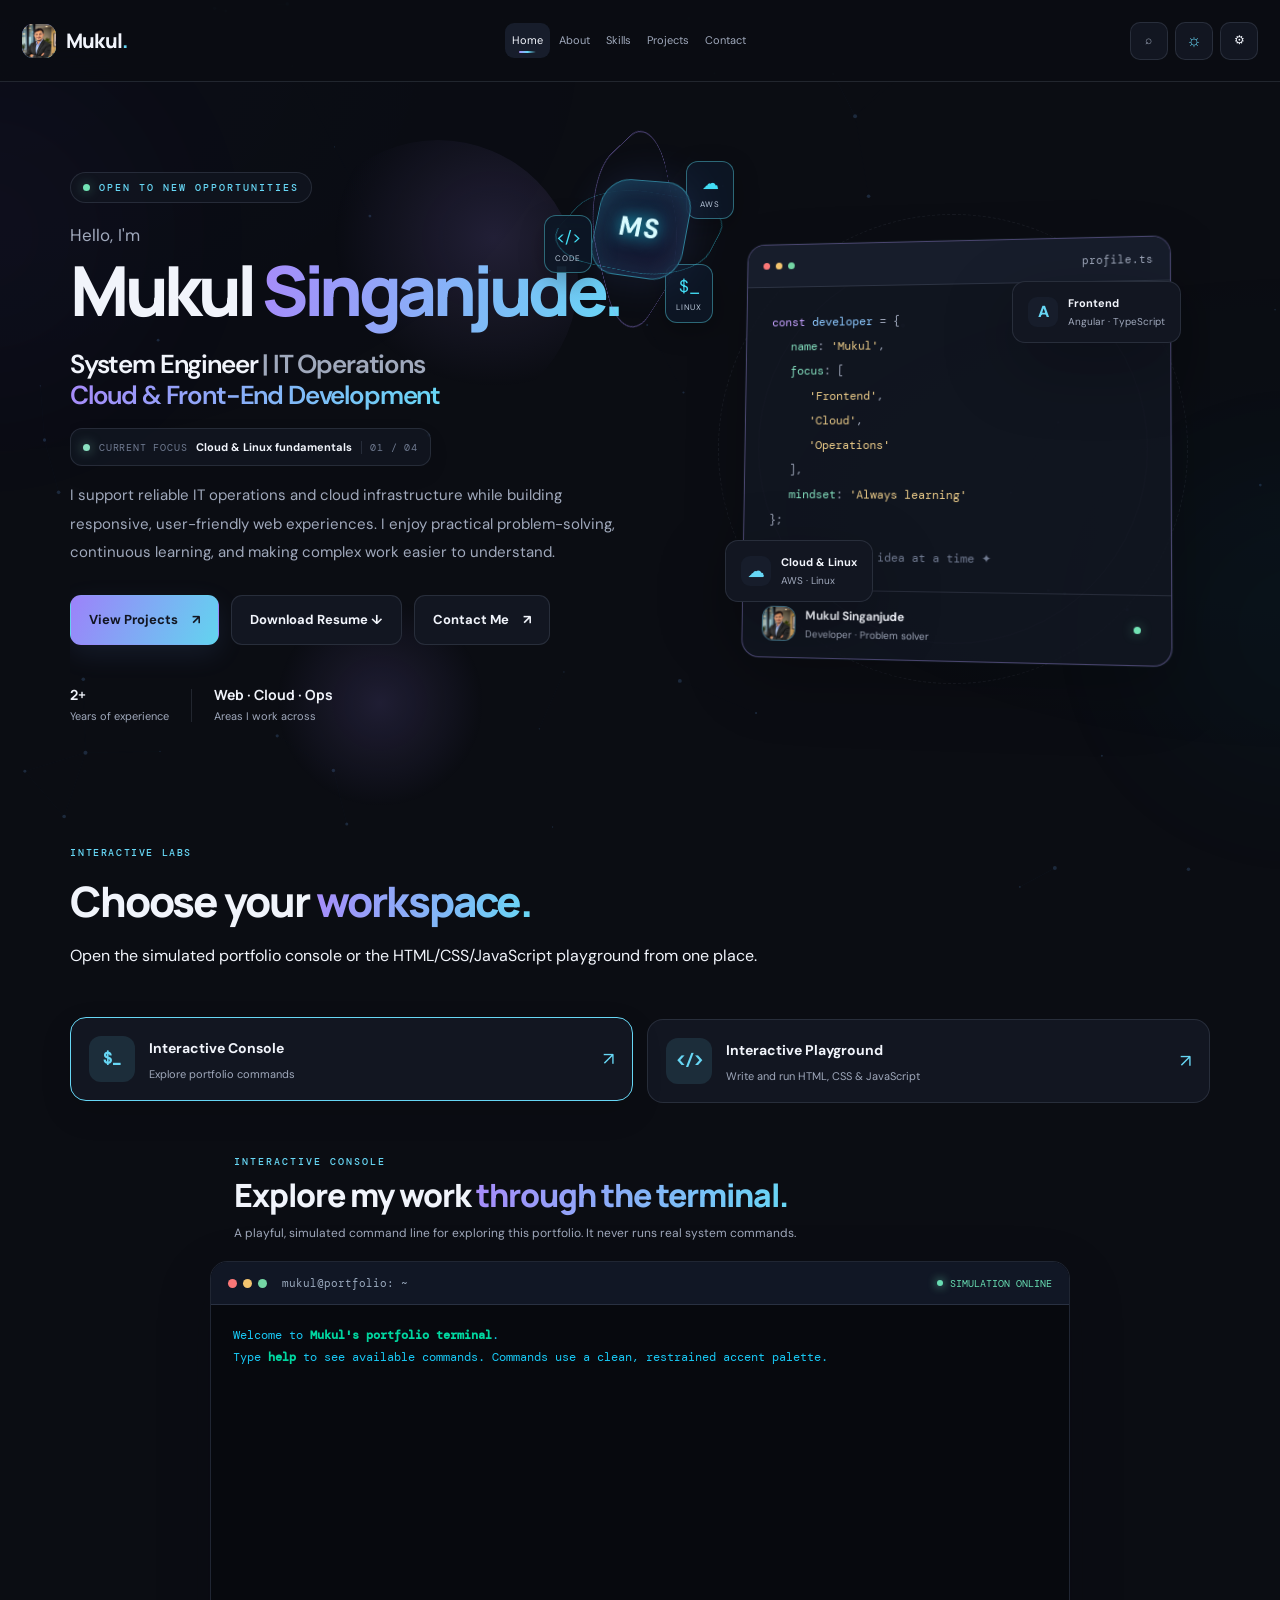
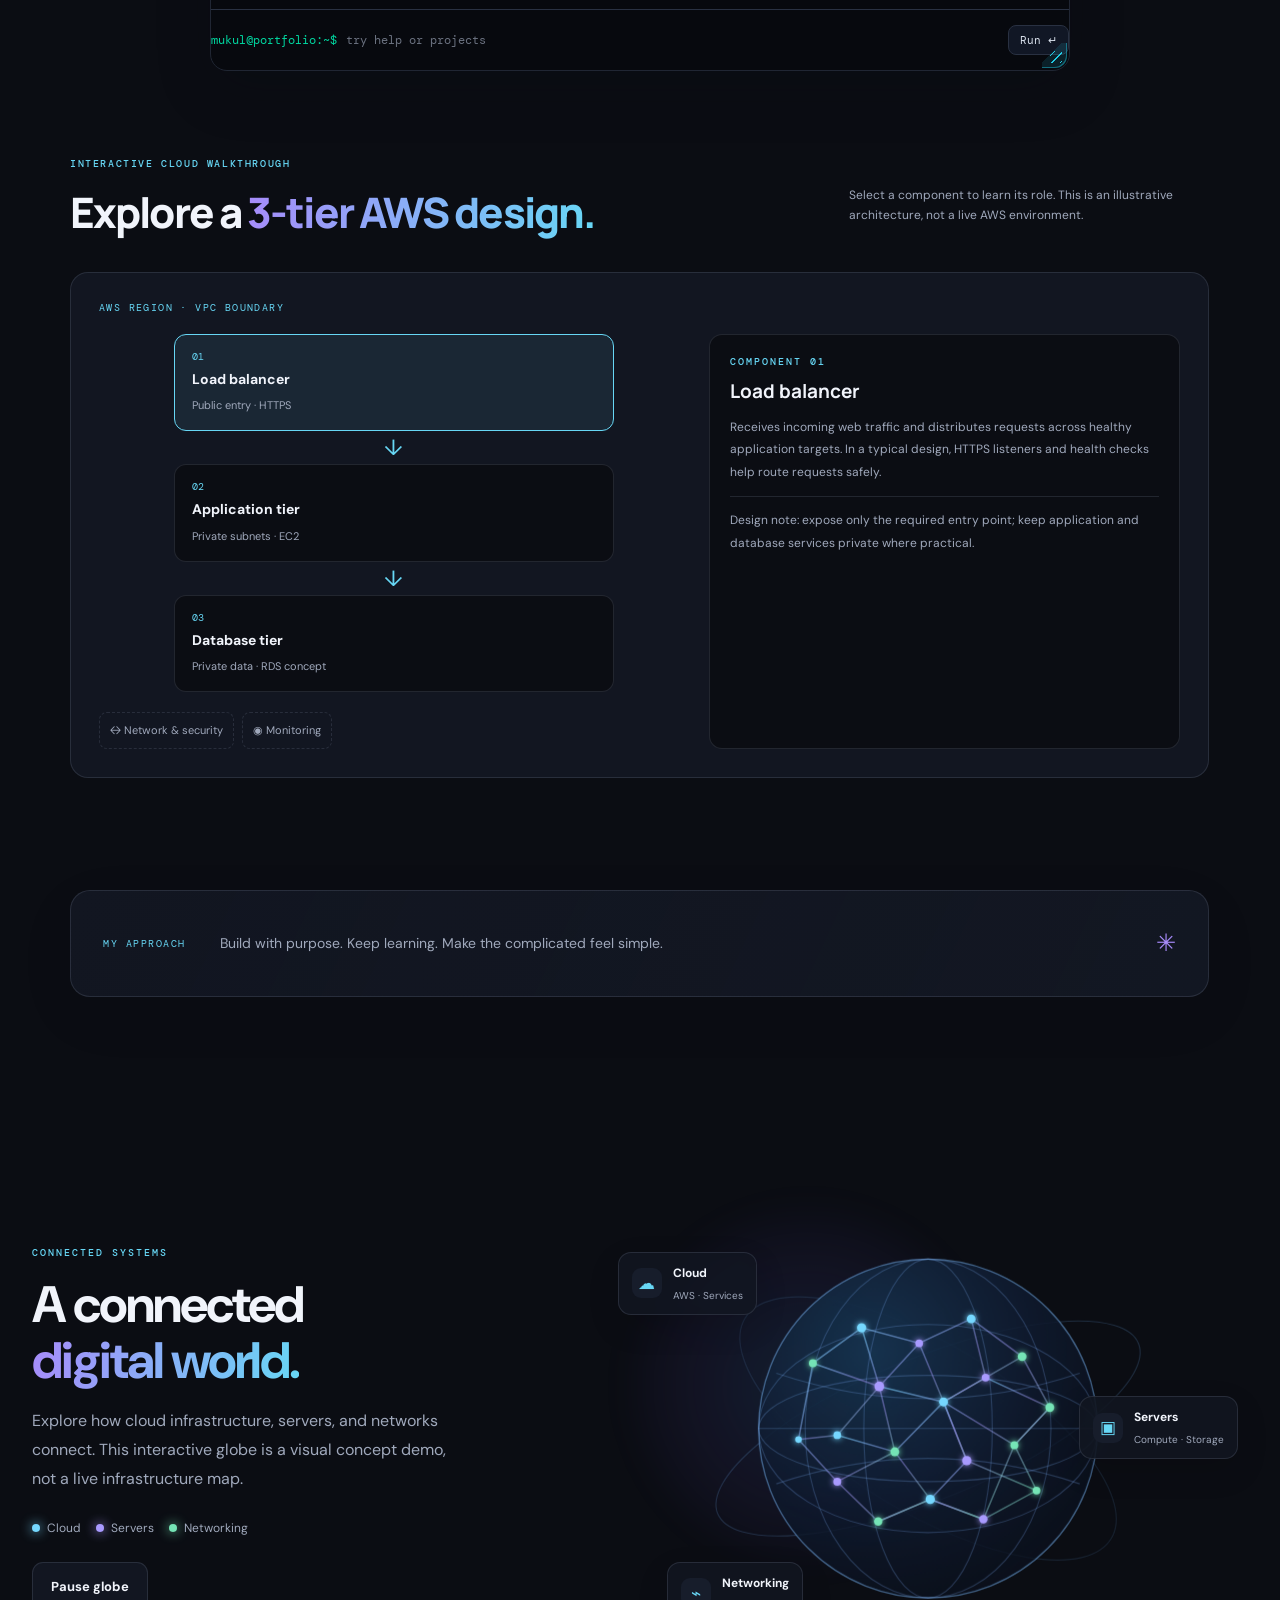
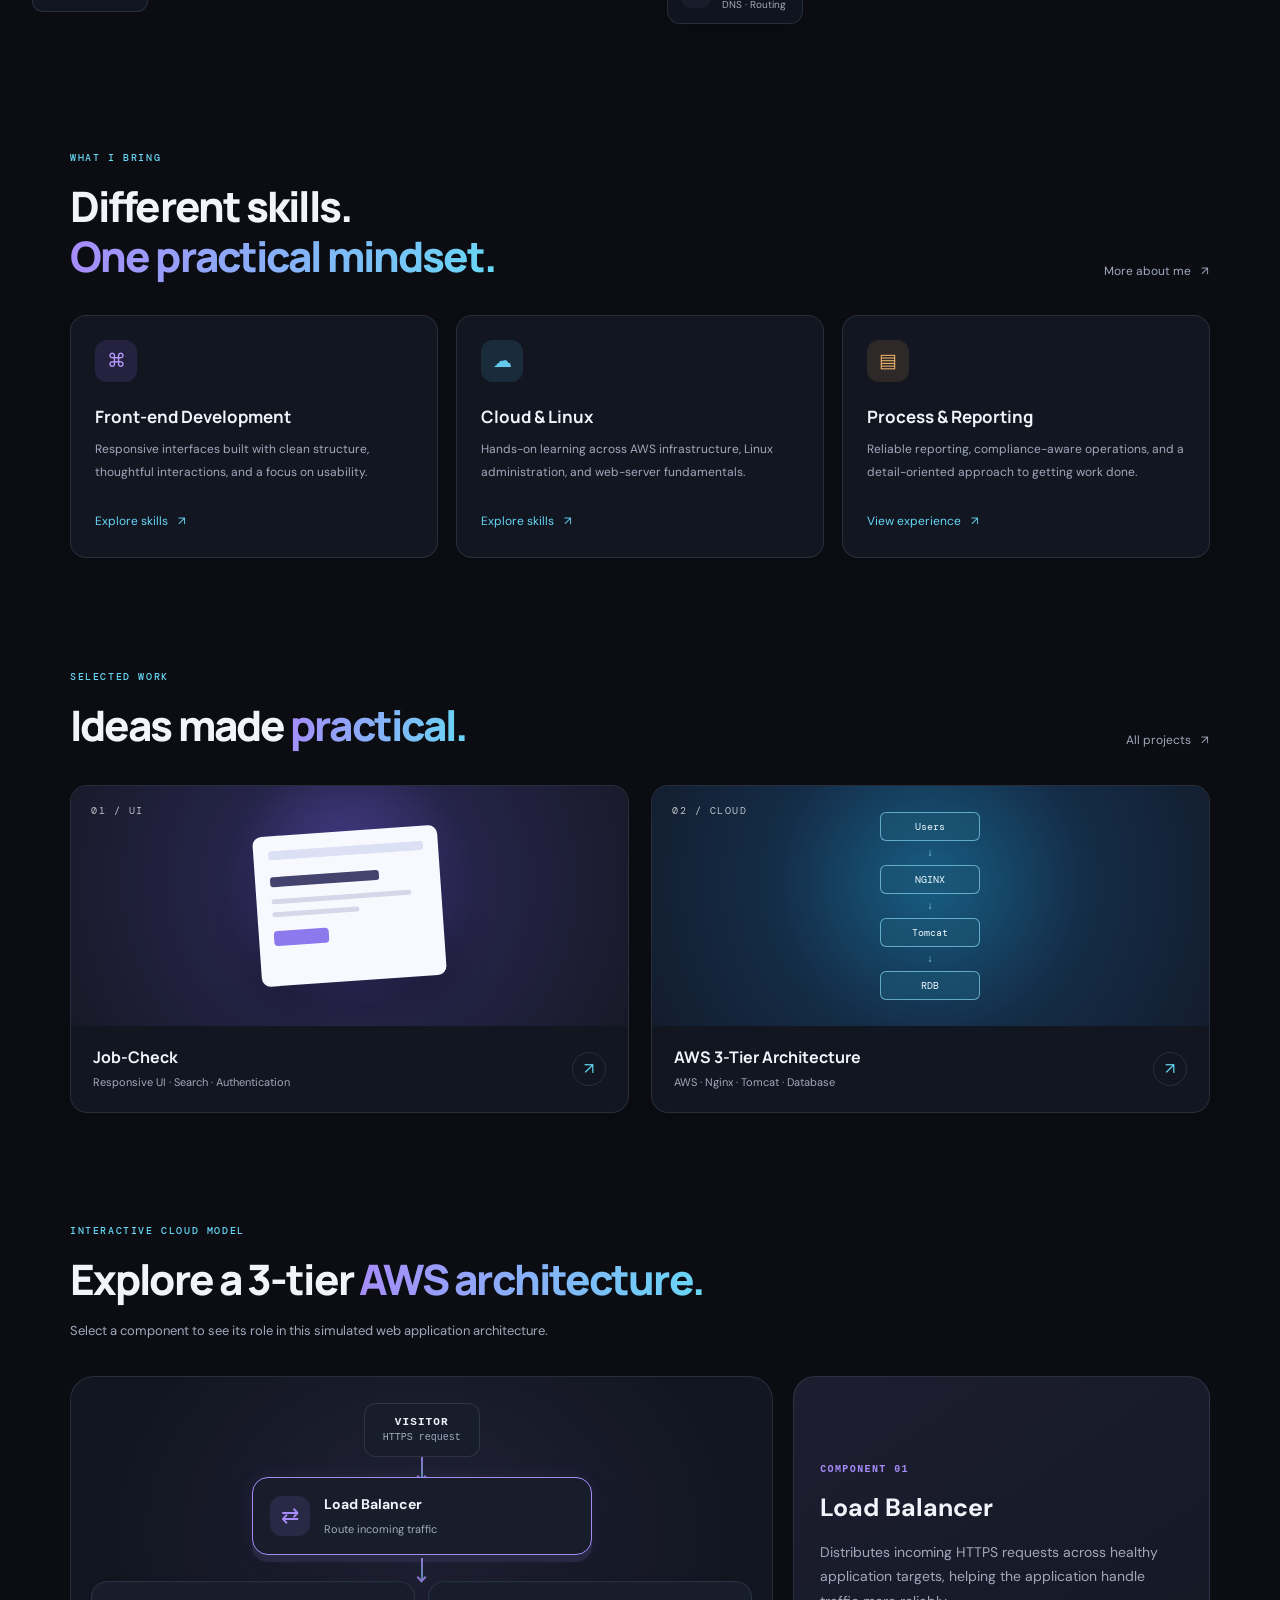
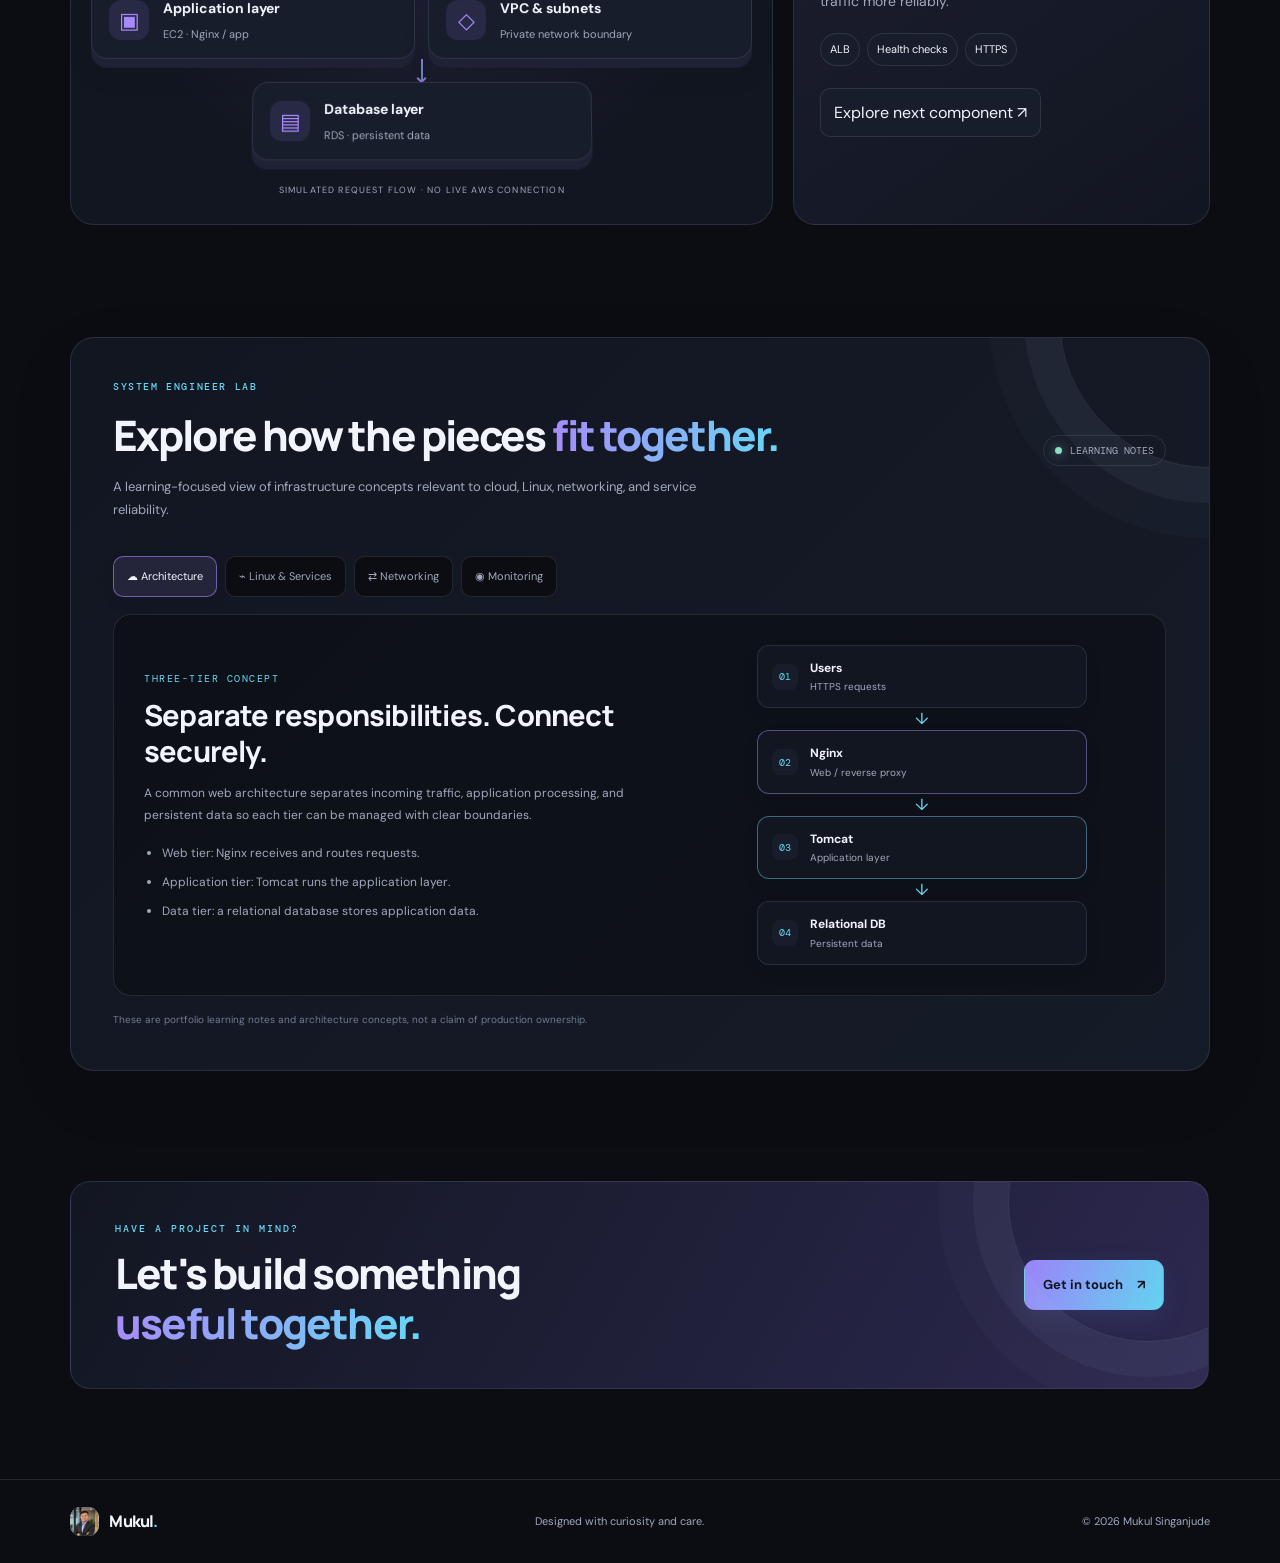
==== index.html @ cd0cc6ed "Refresh assets for connected systems globe repair" ====
<!DOCTYPE html>

<html data-theme="dark" lang="en">
<head>
<meta charset="utf-8"/><meta content="width=device-width, initial-scale=1.0" name="viewport"/>
<meta content="Mukul Singanjude — front-end development, cloud and process operations portfolio." name="description"/>
<title>Mukul Singanjude | Personal Portfolio</title>
<link rel="stylesheet" href="./styles.css?v=connected-globe-fix-20261022"/>
<script src="./script.js?v=connected-globe-fix-20261022" defer></script>
<link id="portfolio-favicon" rel="icon" type="image/svg+xml" href="data:image/svg+xml,%3Csvg xmlns='http://www.w3.org/2000/svg' viewBox='0 0 64 64'%3E%3Cdefs%3E%3ClinearGradient id='g'%3E%3Cstop stop-color='%239a7cf7'/%3E%3Cstop offset='1' stop-color='%235dd8f1'/%3E%3C/linearGradient%3E%3C/defs%3E%3Crect width='64' height='64' rx='13' fill='url(%23g)'/%3E%3Ctext x='32' y='44' font-size='40' font-family='Arial,sans-serif' font-weight='700' text-anchor='middle' fill='%2310131d'%3EM%3C/text%3E%3C/svg%3E"/>














</head>
<body>
<canvas id="ambient-network-canvas" aria-hidden="true"></canvas><div id="cursor-glow" aria-hidden="true"></div>
<div aria-hidden="true" id="reading-progress"></div>
<button aria-label="Back to top" id="back-to-top" title="Back to top" type="button">↑</button>
<div aria-label="Quick site search" aria-modal="true" id="quick-search-overlay" role="dialog">
<div class="quick-search-panel">
<div class="quick-search-top"><span class="search-glyph">⌕</span><input aria-label="Search the portfolio" autocomplete="off" id="quick-search-input" placeholder="Search pages, skills, and projects..." type="search"/><button id="quick-search-close" type="button">Esc</button></div>
<div class="quick-search-results" id="quick-search-results"></div>
<div class="quick-search-footer"><span>Navigate your portfolio</span><span><kbd>Ctrl</kbd> <kbd>K</kbd> to open · <kbd>Esc</kbd> to close</span></div>
</div>
</div>
<div class="ambient ambient-one"></div><div class="ambient ambient-two"></div>
<header class="site-header"><a class="brand" data-route="index" href="#home"><span class="brand-mark brand-mark-photo"><img class="brand-photo" alt="" aria-hidden="true" decoding="async"/></span><span>Mukul<span class="brand-dot">.</span></span></a>
<button aria-controls="primary-navigation" aria-expanded="false" aria-label="Toggle navigation" class="menu-toggle" type="button"><span></span><span></span><span></span></button>
<nav aria-label="Main navigation" class="nav-links" id="primary-navigation"><a class="active" data-route="index" href="#home">Home</a><a data-route="about" href="#about">About</a><a data-route="skills" href="#skills">Skills</a><a data-route="projects" href="#projects">Projects</a><a data-route="contact" href="#contact">Contact</a></nav>
<div class="header-tools"><button aria-label="Search the portfolio" id="quick-search-button" title="Quick search" type="button"><span>⌕</span><span class="search-label">Search</span><kbd>Ctrl K</kbd></button><button aria-label="Switch color theme" class="theme-toggle" title="Switch theme" type="button"><span class="theme-icon">☼</span><span class="theme-label">Light mode</span></button><button aria-label="Open personalization panel" class="personalize-trigger" id="personalize-open" title="Personalize your experience" type="button">⚙ <span>Customize</span></button></div></header>
<div class="personalize-backdrop" id="personalize-backdrop" hidden></div>
<aside class="personalize-panel" id="personalize-panel" aria-labelledby="personalize-title" aria-modal="true" role="dialog" hidden>
 <div class="personalize-head"><div><p class="eyebrow">YOUR WORKSPACE</p><h2 id="personalize-title">Personalization</h2><p>Adjust the portfolio to suit your screen and preferences.</p></div><button class="personalize-close" id="personalize-close" type="button" aria-label="Close personalization panel">×</button></div>
 <div class="personalize-content">
  <section class="pref-group"><h3>Appearance</h3><div class="pref-row"><div><strong>Color theme</strong><small>Switch between dark and light mode</small></div><button id="pref-theme" class="pref-action" type="button">Use light mode</button></div>
   <div class="pref-row pref-colors"><div><strong>Accent color</strong><small>Choose a highlight palette</small></div><div class="accent-options" role="group" aria-label="Accent color"><button type="button" class="accent-swatch active" data-accent="violet" aria-label="Violet accent" title="Violet"></button><button type="button" class="accent-swatch" data-accent="ocean" aria-label="Ocean accent" title="Ocean"></button><button type="button" class="accent-swatch" data-accent="mint" aria-label="Mint accent" title="Mint"></button><button type="button" class="accent-swatch" data-accent="sunset" aria-label="Sunset accent" title="Sunset"></button></div></div>
  </section>
  <section class="pref-group"><h3>Reading comfort</h3><div class="pref-slider"><label for="pref-font-size"><strong>Text size</strong><output id="pref-font-output">100%</output></label><input id="pref-font-size" type="range" min="90" max="115" step="5" value="100"/><div class="pref-range-labels"><span>Compact</span><span>Large</span></div></div>
   <label class="pref-switch"><span><strong>High contrast</strong><small>Make borders and secondary text clearer</small></span><input id="pref-contrast" type="checkbox"/><i aria-hidden="true"></i></label>
   <label class="pref-switch"><span><strong>Reduce motion</strong><small>Limit decorative movement and transitions</small></span><input id="pref-motion" type="checkbox"/><i aria-hidden="true"></i></label>
   <label class="pref-switch"><span><strong>Compact spacing</strong><small>Reduce gaps between portfolio sections</small></span><input id="pref-compact" type="checkbox"/><i aria-hidden="true"></i></label>
   <label class="pref-switch"><span><strong>Readable font</strong><small>Use a clean system font for easier reading</small></span><input id="pref-readable" type="checkbox"/><i aria-hidden="true"></i></label>
  </section>
  <section class="pref-group"><h3>Layout & style</h3>
   <div class="pref-row"><div><strong>Card corners</strong><small>Choose the shape of cards and panels</small></div><select id="pref-corners" class="pref-select" aria-label="Card corner style"><option value="rounded">Rounded</option><option value="soft">Soft</option><option value="square">Square</option></select></div>
   <div class="pref-row"><div><strong>Background style</strong><small>Pick a subtle visual treatment</small></div><select id="pref-background" class="pref-select" aria-label="Background style"><option value="grid">Network grid</option><option value="clean">Clean minimal</option><option value="terminal">Terminal inspired</option></select></div>
   <div class="pref-row"><div><strong>Portfolio emphasis</strong><small>Change which skills are highlighted first</small></div><select id="pref-focus" class="pref-select" aria-label="Portfolio emphasis"><option value="system">System Engineer</option><option value="cloud">Cloud & Linux</option><option value="frontend">Frontend Developer</option></select></div>
   <div class="pref-row"><div><strong>Motion intensity</strong><small>Choose how much animation to use</small></div><select id="pref-motion-level" class="pref-select" aria-label="Motion intensity"><option value="off">Off</option><option value="subtle">Subtle</option><option value="full">Full</option></select></div>
  </section>
  <section class="pref-group"><h3>Theme builder</h3>
   <div class="pref-row"><div><strong>Page background</strong><small>Customize the overall page color</small></div><input id="pref-page-bg" type="color" value="#0b0d13" aria-label="Page background color" style="width:42px;height:34px;border:0;background:transparent"/></div>
   <div class="pref-row"><div><strong>Card background</strong><small>Customize cards and panels</small></div><input id="pref-card-bg" type="color" value="#121621" aria-label="Card background color" style="width:42px;height:34px;border:0;background:transparent"/></div>
   <div class="pref-row"><div><strong>Border color</strong><small>Adjust outline visibility</small></div><input id="pref-border-color" type="color" value="#343b4d" aria-label="Border color" style="width:42px;height:34px;border:0;background:transparent"/></div>
   <div class="pref-slider"><label for="pref-glow"><strong>Gradient glow</strong><output id="pref-glow-output">25%</output></label><input id="pref-glow" type="range" min="0" max="70" step="5" value="25"/><div class="pref-range-labels"><span>Subtle</span><span>Strong</span></div></div>
  </section>
  <section class="pref-group"><h3>Typography studio</h3>
   <div class="pref-row"><div><strong>Font family</strong><small>Change the site's reading style</small></div><select id="pref-font-family" class="pref-select"><option value="default">Modern Sans</option><option value="arial">Arial</option><option value="system">System UI</option><option value="mono">Monospace</option><option value="serif">Serif</option></select></div>
   <div class="pref-slider"><label for="pref-line-height"><strong>Line spacing</strong><output id="pref-line-output">1.7</output></label><input id="pref-line-height" type="range" min="14" max="22" step="1" value="17"/><div class="pref-range-labels"><span>Tight</span><span>Relaxed</span></div></div>
   <div class="pref-slider"><label for="pref-letter-space"><strong>Letter spacing</strong><output id="pref-letter-output">0px</output></label><input id="pref-letter-space" type="range" min="-1" max="2" step="0.5" value="0"/><div class="pref-range-labels"><span>Tight</span><span>Wide</span></div></div>
  </section>
  <section class="pref-group"><h3>Layout designer</h3>
   <div class="pref-row"><div><strong>Content width</strong><small>Control the maximum content width</small></div><select id="pref-content-width" class="pref-select"><option value="89%">Focused</option><option value="94%">Wide</option><option value="98%">Extra wide</option></select></div>
   <div class="pref-slider"><label for="pref-shadow"><strong>Card shadow</strong><output id="pref-shadow-output">25%</output></label><input id="pref-shadow" type="range" min="0" max="60" step="5" value="25"/></div>
  </section>
  <section class="pref-group"><h3>Visual effects</h3>
   <label class="pref-switch"><span><strong>Ambient glow</strong><small>Show the soft decorative background glows</small></span><input id="pref-ambient" type="checkbox" checked/><i aria-hidden="true"></i></label>
   <label class="pref-switch"><span><strong>Hover effects</strong><small>Enable lift and highlight effects on cards</small></span><input id="pref-hover" type="checkbox" checked/><i aria-hidden="true"></i></label>
   <label class="pref-switch"><span><strong>Animated borders</strong><small>Use subtle animated accents on interactive cards</small></span><input id="pref-animated-border" type="checkbox"/><i aria-hidden="true"></i></label>
  </section>
  <section class="pref-group"><h3>Preview & presets</h3>
   <div class="pref-row"><div><strong>Theme preset</strong><small>Apply a coordinated style instantly</small></div><select id="pref-preset" class="pref-select"><option value="">Choose preset…</option><option value="professional">Professional Blue</option><option value="cyber">Cyber Cyan</option><option value="purple">Purple Neon</option><option value="emerald">Emerald Terminal</option><option value="minimal">Minimal White</option></select></div>
   <div class="pref-row"><div><strong>Preview viewport</strong><small>Preview the layout at common device widths</small></div><select id="pref-viewport" class="pref-select"><option value="100%">Desktop</option><option value="768px">Tablet</option><option value="390px">Mobile</option></select></div>
   <div class="pref-row"><button id="pref-undo" class="pref-action" type="button">Undo last change</button><button id="pref-save-preset" class="pref-action" type="button">Save preset</button><button id="pref-load-preset" class="pref-action" type="button">Load saved preset</button></div>
   <div class="pref-row"><button id="pref-export" class="pref-action" type="button">Export settings</button><button id="pref-import" class="pref-action" type="button">Import settings</button><input id="pref-import-file" type="file" accept="application/json,.json" hidden/></div>
   <p id="pref-status" aria-live="polite" style="font-size:11px;color:var(--muted);margin:8px 0"></p>
  </section>
  <div class="pref-preview"><span class="preview-dot"></span><div><strong>Live preview</strong><p>Your choices update the page immediately and are saved in this browser.</p></div></div><div class="pref-row"><button class="pref-reset" id="pref-reset-category" type="button">Reset appearance</button><button class="pref-reset" id="pref-reset" type="button">Reset all</button></div>
 </div>
</aside>
<main id="app-main">
<section class="app-page" data-page="index" id="page-index">
<section class="hero section-wrap">
<div class="hero-copy reveal">
<div class="eyebrow"><span class="status-dot"></span> OPEN TO NEW OPPORTUNITIES</div>
<p class="hero-kicker">Hello, I'm</p><h1>Mukul <span class="gradient-text">Singanjude.</span></h1>
<h2 class="hero-role">System Engineer <span class="muted">| IT Operations</span><br/><span class="gradient-text">Cloud &amp; Front-End Development</span></h2>
<div class="hero-focus" aria-live="polite"><span class="focus-pulse"></span><span class="focus-label">CURRENT FOCUS</span><strong id="hero-focus-text">Cloud &amp; Linux fundamentals</strong><span class="focus-count" id="hero-focus-count">01 / 04</span></div>
<p class="hero-intro">I support reliable IT operations and cloud infrastructure while building responsive, user-friendly web experiences. I enjoy practical problem-solving, continuous learning, and making complex work easier to understand.</p>
<div class="hero-actions"><a class="btn btn-primary" href="projects.html">View Projects <span>↗</span></a><button class="btn btn-secondary" id="download-resume" type="button">Download Resume ↓</button><a class="btn btn-secondary" href="contact.html">Contact Me <span>↗</span></a></div>
<div class="hero-meta"><div><strong>2+</strong><span>Years of experience</span></div><div class="meta-divider"></div><div><strong>Web · Cloud · Ops</strong><span>Areas I work across</span></div></div>
</div>
<div class="hero-visual reveal">
<div class="orbit orbit-a"></div><div class="orbit orbit-b"></div>
<div class="profile-card">
<div class="profile-top"><span class="window-dot"></span><span class="window-dot"></span><span class="window-dot"></span><span class="profile-code">profile.ts</span></div>
<div class="code-lines"><p><span class="code-purple">const</span> <span class="code-blue">developer</span> = {</p><p class="indent"><span class="code-green">name</span>: <span class="code-yellow">'Mukul'</span>,</p><p class="indent"><span class="code-green">focus</span>: [</p><p class="indent2"><span class="code-yellow">'Frontend'</span>,</p><p class="indent2"><span class="code-yellow">'Cloud'</span>,</p><p class="indent2"><span class="code-yellow">'Operations'</span></p><p class="indent">],</p><p class="indent"><span class="code-green">mindset</span>: <span class="code-yellow">'Always learning'</span></p><p>};</p><p class="code-comment">// building one idea at a time ✦</p></div>
<div class="profile-bottom"><span class="mini-avatar mini-avatar-photo-wrap"><img class="mini-avatar-photo" alt="" aria-hidden="true" decoding="async"/></span><span><strong>Mukul Singanjude</strong><small>Developer · Problem solver</small></span><span class="live-pulse"></span></div>
</div>
<div class="float-chip chip-angular"><span class="chip-icon">A</span><span><strong>Frontend</strong><small>Angular · TypeScript</small></span></div>
<div class="float-chip chip-cloud"><span class="chip-icon">☁</span><span><strong>Cloud &amp; Linux</strong><small>AWS · Linux</small></span></div>

</div>
<div class="hero-3d-orb" aria-label="Decorative floating 3D cloud and code scene">
  <div class="hero-orb-core"><span>MS</span></div>
  <div class="hero-orb-ring hero-orb-ring-a"></div><div class="hero-orb-ring hero-orb-ring-b"></div>
  <div class="hero-orb-node node-cloud">☁<small>AWS</small></div>
  <div class="hero-orb-node node-code">&lt;/&gt;<small>CODE</small></div>
  <div class="hero-orb-node node-linux">$_<small>LINUX</small></div>
</div>
</section>

<section class="section-wrap interactive-tools-launcher" aria-label="Choose an interactive tool">
 <div class="section-heading"><div><p class="eyebrow">INTERACTIVE LABS</p><h2>Choose your <span class="gradient-text">workspace.</span></h2><p>Open the simulated portfolio console or the HTML/CSS/JavaScript playground from one place.</p></div></div>
 <div class="interactive-tool-buttons" role="group" aria-label="Interactive tools">
  <button type="button" class="interactive-tool-button" id="open-console" aria-controls="interactive-console-panel" aria-expanded="true"><span class="tool-button-icon">$_</span><span><strong>Interactive Console</strong><small>Explore portfolio commands</small></span><span class="tool-button-arrow">↗</span></button>
  <button type="button" class="interactive-tool-button" id="open-playground" aria-controls="webdev-lab" aria-expanded="false"><span class="tool-button-icon">&lt;/&gt;</span><span><strong>Interactive Playground</strong><small>Write and run HTML, CSS &amp; JavaScript</small></span><span class="tool-button-arrow">↗</span></button>
 </div>
</section>
<section class="section-wrap" id="interactive-console-panel" aria-labelledby="terminal-heading">
 <div class="terminal-intro reveal"><p class="eyebrow">INTERACTIVE CONSOLE</p><h2 id="terminal-heading">Explore my work <span class="gradient-text">through the terminal.</span></h2><p>A playful, simulated command line for exploring this portfolio. It never runs real system commands.</p></div>
 <div class="portfolio-terminal reveal" id="portfolio-terminal">
  <div class="terminal-head"><div class="terminal-lights" aria-hidden="true"><i></i><i></i><i></i></div><span class="terminal-title">mukul@portfolio: ~</span><span class="terminal-state">SIMULATION ONLINE</span></div>
  <div class="terminal-body" id="terminal-output" role="log" aria-live="polite" aria-relevant="additions text"><p class="terminal-welcome" id="terminal-welcome">Welcome to <strong>Mukul's portfolio terminal</strong>.<br>Type <strong>help</strong> to see available commands. Commands use a clean, restrained accent palette.</p></div>
  <form class="terminal-prompt" id="terminal-form" autocomplete="off"><label for="terminal-input">mukul@portfolio:~$</label><input id="terminal-input" name="command" type="text" spellcheck="false" autocapitalize="off" placeholder="try help or projects" aria-label="Enter a simulated portfolio command"><button class="terminal-run" type="submit">Run ↵</button></form>
 </div>
</section>
<section class="section webdev-lab-section" id="webdev-lab" aria-labelledby="webdev-lab-title" hidden>
  <div class="wdl-intro reveal">
    <p class="eyebrow">INTERACTIVE PLAYGROUND</p>
    <h2 id="webdev-lab-title">Build and test <span class="gradient-text">in the playground.</span></h2>
    <p>Edit HTML, CSS, and JavaScript, then run your code in an isolated live preview.</p>
  </div>
  <div class="wdl-shell">
    <div class="wdl-topbar"><div class="wdl-dots" aria-hidden="true"><i></i><i></i><i></i></div><span class="wdl-window-title">mukul-playground <span>/</span> index.html</span><span class="wdl-live"><i></i> LOCAL PREVIEW</span></div>
    <div class="wdl-toolbar" role="tablist" aria-label="Code files">
      <button class="wdl-tab is-active" type="button" role="tab" aria-selected="true" data-file="html">&lt;/&gt; index.html</button>
      <button class="wdl-tab" type="button" role="tab" aria-selected="false" data-file="css">✳ styles.css</button>
      <button class="wdl-tab" type="button" role="tab" aria-selected="false" data-file="js">JS script.js</button>
      <span class="wdl-toolbar-spacer"></span><button type="button" class="wdl-btn wdl-run" id="wdl-run">▶ Run</button>
    </div>
    <div class="wdl-workspace">
      <div class="wdl-editor-pane">
        <div class="wdl-editor-caption"><span id="wdl-current-file">index.html</span><span>EDITABLE SOURCE</span></div>
        <div class="wdl-editor-wrap"><div class="wdl-line-numbers" id="wdl-lines" aria-hidden="true">1</div>
          <textarea id="wdl-html" class="wdl-code is-visible" spellcheck="false" autocapitalize="off" autocomplete="off" aria-label="HTML code editor"><main class="demo-card">
  <div class="demo-orbit">✦</div>
  <p class="demo-kicker">HELLO, WEB</p>
  <h1>Build something <span>brilliant.</span></h1>
  <p class="demo-copy">Edit this HTML, CSS, and JavaScript to make it yours.</p>
  <button type="button" id="demo-button">Click me ✨</button>
  <p id="demo-message" aria-live="polite">Your preview is ready.</p>
</main></textarea>
          <textarea id="wdl-css" class="wdl-code" spellcheck="false" autocapitalize="off" autocomplete="off" aria-label="CSS code editor" hidden>:root { color-scheme: dark; }
body {
  margin: 0; min-height: 100vh; display: grid; place-items: center;
  background: radial-gradient(circle at 80% 15%, #25204a, transparent 42%), #080d16;
  color: #e8efff; font: 16px system-ui, sans-serif;
}
.demo-card { width: min(440px, 82%); padding: 32px; border: 1px solid #29364c;
  border-radius: 24px; background: rgba(17, 25, 41, .92); box-shadow: 0 24px 80px #0007; }
.demo-orbit { color: #a78bfa; font-size: 28px; }
.demo-kicker { color: #22d3ee; letter-spacing: .2em; font-size: 11px; font-weight: 800; }
h1 { line-height: 1.1; font-size: clamp(28px, 5vw, 42px); }
h1 span { color: #22d3ee; }
.demo-copy, #demo-message { color: #9aa9c1; line-height: 1.7; }
button { padding: 12px 18px; border: 0; border-radius: 12px; background: #22d3ee; color: #06111b; font-weight: 800; cursor: pointer; }
button:hover { transform: translateY(-2px); }
</textarea>
          <textarea id="wdl-js" class="wdl-code" spellcheck="false" autocapitalize="off" autocomplete="off" aria-label="JavaScript code editor" hidden>const button = document.querySelector('#demo-button');
const message = document.querySelector('#demo-message');

button.addEventListener('click', () => {
  message.textContent = 'Nice! You just ran your JavaScript. 🚀';
  button.textContent = 'Clicked ✓';
});
</textarea>
        </div>
        <div class="wdl-editor-footer"><span><i></i> Changes stay in this page until reset</span><span id="wdl-char-count">HTML · 0 chars</span></div>
      </div>
      <div class="wdl-preview-pane"><div class="wdl-preview-head"><div><span class="wdl-preview-label">LIVE PREVIEW</span><span class="wdl-preview-sub">Sandboxed browser frame</span></div><button type="button" class="wdl-btn wdl-refresh" id="wdl-refresh" aria-label="Refresh preview">↻ Refresh</button></div>
        <iframe id="wdl-preview" title="Live HTML playground preview" sandbox="allow-scripts" referrerpolicy="no-referrer"></iframe>
        <div class="wdl-preview-foot"><span><i></i> Isolated preview</span><span id="wdl-preview-status">Ready to run</span></div>
      </div>
    </div>
    <div class="wdl-actions"><div class="wdl-action-left"><button type="button" class="wdl-btn" id="wdl-reset">↺ Reset starter code</button><button type="button" class="wdl-btn" id="wdl-copy">▣ Copy current file</button></div><span class="wdl-safe-note">Your code runs in a sandboxed preview, not in the portfolio page.</span></div>
    <div class="wdl-message" id="wdl-message" role="status" aria-live="polite">Ready. Edit a file and select Run to update the preview.</div>
  </div>
</section>

<section class="section-wrap section-block explorer-block reveal" aria-labelledby="aws-explorer-title" id="aws-explorer"><div class="section-heading"><div><p class="eyebrow">INTERACTIVE CLOUD WALKTHROUGH</p><h2 id="aws-explorer-title">Explore a <span class="gradient-text">3-tier AWS design.</span></h2></div><p class="muted explorer-lead">Select a component to learn its role. This is an illustrative architecture, not a live AWS environment.</p></div><div class="aws-explorer"><div class="aws-network-label">AWS REGION · VPC BOUNDARY</div><div class="aws-flow"><button class="aws-node" type="button" data-aws="loadbalancer" aria-pressed="true"><span>01</span><strong>Load balancer</strong><small>Public entry · HTTPS</small></button><div class="aws-connector" aria-hidden="true">↓</div><button class="aws-node" type="button" data-aws="application" aria-pressed="false"><span>02</span><strong>Application tier</strong><small>Private subnets · EC2</small></button><div class="aws-connector" aria-hidden="true">↓</div><button class="aws-node" type="button" data-aws="database" aria-pressed="false"><span>03</span><strong>Database tier</strong><small>Private data · RDS concept</small></button></div><div class="aws-side-components"><button type="button" data-aws="network" aria-pressed="false">↔ Network &amp; security</button><button type="button" data-aws="monitoring" aria-pressed="false">◉ Monitoring</button></div><article class="aws-detail" aria-live="polite" aria-atomic="true"><p class="eyebrow" id="aws-detail-kicker">COMPONENT 01</p><h3 id="aws-detail-title">Load balancer</h3><p id="aws-detail-copy">Receives incoming web traffic and distributes requests across healthy application targets. In a typical design, HTTPS listeners and health checks help route requests safely.</p><p class="aws-detail-note" id="aws-detail-note">Design note: expose only the required entry point; keep application and database services private where practical.</p></article></div></section>

<section class="section-wrap intro-strip reveal"><span class="strip-label">MY APPROACH</span><p>Build with purpose. Keep learning. Make the complicated feel simple.</p><span class="strip-star">✳</span></section>
<section class="section-wrap network-globe-section" aria-labelledby="network-globe-title">
 <div class="network-globe-copy"><p class="eyebrow">CONNECTED SYSTEMS</p><h2 id="network-globe-title">A connected <span class="gradient-text">digital world.</span></h2><p>Explore how cloud infrastructure, servers, and networks connect. This interactive globe is a visual concept demo, not a live infrastructure map.</p><div class="globe-legend"><span><i class="legend-dot cloud-dot"></i>Cloud</span><span><i class="legend-dot server-dot"></i>Servers</span><span><i class="legend-dot network-dot"></i>Networking</span></div><button class="btn btn-secondary" id="globe-motion-toggle" type="button" aria-pressed="false">Pause globe</button></div>
 <div class="network-globe-wrap"><div class="network-globe-art" id="network-globe-art" role="img" aria-label="Illustration of a globe connecting cloud infrastructure, servers, and networking">
  <svg viewBox="0 0 560 420" aria-hidden="true" focusable="false">
    <defs>
      <radialGradient id="globe-sphere-fill" cx="34%" cy="27%" r="78%">
        <stop offset="0" stop-color="#183552" stop-opacity=".92"/>
        <stop offset=".58" stop-color="#101c31" stop-opacity=".88"/>
        <stop offset="1" stop-color="#0b111e" stop-opacity=".72"/>
      </radialGradient>
      <linearGradient id="globe-line-fill" x1="0" y1="0" x2="1" y2="1">
        <stop offset="0" stop-color="#75d8ff" stop-opacity=".58"/>
        <stop offset=".52" stop-color="#a99aff" stop-opacity=".44"/>
        <stop offset="1" stop-color="#75e5b6" stop-opacity=".5"/>
      </linearGradient>
      <filter id="globe-node-glow" x="-150%" y="-150%" width="400%" height="400%">
        <feGaussianBlur stdDeviation="3" result="blur"/>
        <feMerge><feMergeNode in="blur"/><feMergeNode in="SourceGraphic"/></feMerge>
      </filter>
    </defs>
    <g class="globe-orbit-rings" fill="none" stroke="#78b8ff" stroke-width="1">
      <ellipse cx="280" cy="210" rx="205" ry="64" transform="rotate(-22 280 210)" stroke-opacity=".2"/>
      <ellipse cx="280" cy="210" rx="193" ry="76" transform="rotate(31 280 210)" stroke-opacity=".13"/>
    </g>
    <circle cx="280" cy="210" r="153" fill="url(#globe-sphere-fill)" stroke="#78b8ff" stroke-opacity=".42" stroke-width="1.2"/>
    <g class="globe-wireframe" fill="none" stroke="#82b5ff" stroke-opacity=".24" stroke-width="1">
      <ellipse cx="280" cy="210" rx="153" ry="48"/>
      <ellipse cx="280" cy="210" rx="153" ry="94"/>
      <ellipse cx="280" cy="210" rx="58" ry="153"/>
      <ellipse cx="280" cy="210" rx="111" ry="153"/>
      <path d="M127 210H433"/>
      <path d="M143 160Q280 206 417 160"/>
      <path d="M143 260Q280 214 417 260"/>
    </g>
    <g class="globe-network-lines" fill="none" stroke="url(#globe-line-fill)" stroke-width="1.35" stroke-linecap="round">
      <path d="M176 151L220 119L272 133L319 111L365 145L390 191L358 225L378 266L330 292L282 274L235 294L198 258L163 220L176 151"/>
      <path d="M220 119L236 172L272 133L294 186L365 145"/>
      <path d="M176 151L236 172L198 216L163 220"/>
      <path d="M236 172L294 186L358 225L330 292"/>
      <path d="M198 216L250 231L282 274L235 294"/>
      <path d="M250 231L294 186L315 239L378 266"/>
      <path d="M315 239L282 274L330 292"/>
      <path d="M198 258L250 231L236 172"/>
      <path d="M319 111L332 164L294 186L315 239"/>
      <path d="M332 164L390 191L358 225"/>
    </g>
    <g class="globe-nodes" filter="url(#globe-node-glow)">
      <circle class="globe-node node-cloud" cx="220" cy="119" r="4.2" fill="#75d8ff"/>
      <circle class="globe-node node-server" cx="272" cy="133" r="3.5" fill="#a99aff"/>
      <circle class="globe-node node-cloud" cx="319" cy="111" r="4" fill="#75d8ff"/>
      <circle class="globe-node node-network" cx="365" cy="145" r="4" fill="#75e5b6"/>
      <circle class="globe-node node-network" cx="176" cy="151" r="3.6" fill="#75e5b6"/>
      <circle class="globe-node node-server" cx="236" cy="172" r="4.4" fill="#a99aff"/>
      <circle class="globe-node node-cloud" cx="294" cy="186" r="4" fill="#75d8ff"/>
      <circle class="globe-node node-server" cx="332" cy="164" r="3.5" fill="#a99aff"/>
      <circle class="globe-node node-network" cx="390" cy="191" r="4" fill="#75e5b6"/>
      <circle class="globe-node node-cloud" cx="198" cy="216" r="3.5" fill="#75d8ff"/>
      <circle class="globe-node node-network" cx="250" cy="231" r="4" fill="#75e5b6"/>
      <circle class="globe-node node-server" cx="315" cy="239" r="4.2" fill="#a99aff"/>
      <circle class="globe-node node-network" cx="358" cy="225" r="3.6" fill="#75e5b6"/>
      <circle class="globe-node node-cloud" cx="163" cy="220" r="3" fill="#75d8ff"/>
      <circle class="globe-node node-server" cx="198" cy="258" r="3.6" fill="#a99aff"/>
      <circle class="globe-node node-network" cx="235" cy="294" r="3.8" fill="#75e5b6"/>
      <circle class="globe-node node-cloud" cx="282" cy="274" r="4.2" fill="#75d8ff"/>
      <circle class="globe-node node-server" cx="330" cy="292" r="3.8" fill="#a99aff"/>
      <circle class="globe-node node-network" cx="378" cy="266" r="3.5" fill="#75e5b6"/>
    </g>
    <circle cx="280" cy="210" r="153" fill="none" stroke="#9ad5ff" stroke-opacity=".1"/>
  </svg>
</div><div class="globe-label globe-label-cloud"><span>☁</span><b>Cloud</b><small>AWS · Services</small></div><div class="globe-label globe-label-server"><span>▣</span><b>Servers</b><small>Compute · Storage</small></div><div class="globe-label globe-label-network"><span>⌁</span><b>Networking</b><small>DNS · Routing</small></div></div>
</section>
<section class="section-wrap section-block">
<div class="section-heading reveal"><div><p class="eyebrow">WHAT I BRING</p><h2>Different skills.<br/><span class="gradient-text">One practical mindset.</span></h2></div><a class="text-link" href="about.html">More about me <span>↗</span></a></div>
<div class="feature-grid">
<article class="feature-card reveal"><div class="feature-icon purple">⌘</div><h3>Front-end Development</h3><p>Responsive interfaces built with clean structure, thoughtful interactions, and a focus on usability.</p><a class="card-link" href="skills.html#frontend">Explore skills <span>↗</span></a></article>
<article class="feature-card reveal"><div class="feature-icon blue">☁</div><h3>Cloud &amp; Linux</h3><p>Hands-on learning across AWS infrastructure, Linux administration, and web-server fundamentals.</p><a class="card-link" href="skills.html#cloud">Explore skills <span>↗</span></a></article>
<article class="feature-card reveal"><div class="feature-icon orange">▤</div><h3>Process &amp; Reporting</h3><p>Reliable reporting, compliance-aware operations, and a detail-oriented approach to getting work done.</p><a class="card-link" href="about.html#experience">View experience <span>↗</span></a></article>
</div>
</section>
<section class="section-wrap section-block selected-work">
<div class="section-heading reveal"><div><p class="eyebrow">SELECTED WORK</p><h2>Ideas made <span class="gradient-text">practical.</span></h2></div><a class="text-link" href="projects.html">All projects <span>↗</span></a></div>
<div class="project-preview-grid">
<a class="project-preview reveal" href="projects.html#job-check"><div class="project-art art-job"><span class="art-tag">01 / UI</span><div class="mock-window"><div class="mock-nav"></div><div class="mock-title"></div><div class="mock-line"></div><div class="mock-line short"></div><div class="mock-button"></div></div></div><div class="project-preview-info"><div><h3>Job-Check</h3><p>Responsive UI · Search · Authentication</p></div><span class="round-arrow">↗</span></div></a>
<a class="project-preview reveal" href="projects.html#aws-architecture"><div class="project-art art-cloud"><span class="art-tag">02 / CLOUD</span><div class="cloud-diagram"><span>Users</span><i>↓</i><span>NGINX</span><i>↓</i><span>Tomcat</span><i>↓</i><span>RDB</span></div></div><div class="project-preview-info"><div><h3>AWS 3-Tier Architecture</h3><p>AWS · Nginx · Tomcat · Database</p></div><span class="round-arrow">↗</span></div></a>
</div>
</section>
<section class="section-wrap section-block premium-aws-section" id="aws-3d-explorer">
 <div class="section-heading reveal"><div><p class="eyebrow">INTERACTIVE CLOUD MODEL</p><h2>Explore a 3-tier <span class="gradient-text">AWS architecture.</span></h2><p class="lab-lead">Select a component to see its role in this simulated web application architecture.</p></div></div>
 <div class="aws-3d-shell">
  <div class="aws-scene" aria-label="Interactive simulated three-tier AWS architecture">
   <div class="aws-user-node">VISITOR <span>HTTPS request</span></div>
   <div class="aws-flow-line"></div>
   <button type="button" class="aws-layer layer-lb active" data-aws-node="lb"><span class="aws-layer-icon">⇄</span><strong>Load Balancer</strong><small>Route incoming traffic</small></button>
   <div class="aws-flow-line"></div>
   <div class="aws-app-row"><button type="button" class="aws-layer layer-app" data-aws-node="app"><span class="aws-layer-icon">▣</span><strong>Application layer</strong><small>EC2 · Nginx / app</small></button><button type="button" class="aws-layer layer-net" data-aws-node="net"><span class="aws-layer-icon">◇</span><strong>VPC &amp; subnets</strong><small>Private network boundary</small></button></div>
   <div class="aws-flow-line"></div>
   <button type="button" class="aws-layer layer-db" data-aws-node="db"><span class="aws-layer-icon">▤</span><strong>Database layer</strong><small>RDS · persistent data</small></button>
   <div class="aws-flow-label">SIMULATED REQUEST FLOW · NO LIVE AWS CONNECTION</div>
  </div>
  <aside class="aws-detail-panel" aria-live="polite"><span class="aws-detail-kicker" id="aws3d-detail-kicker">COMPONENT 01</span><h3 id="aws3d-detail-title">Load Balancer</h3><p id="aws3d-detail-text">Distributes incoming HTTPS requests across healthy application targets, helping the application handle traffic more reliably.</p><div class="aws-detail-tags" id="aws3d-detail-tags"><span>ALB</span><span>Health checks</span><span>HTTPS</span></div><button class="aws-next" id="aws-next" type="button">Explore next component ↗</button></aside>
 </div>
</section>
<section class="section-wrap section-block engineer-lab" id="system-engineer-lab">
 <div class="section-heading reveal"><div><p class="eyebrow">SYSTEM ENGINEER LAB</p><h2>Explore how the pieces <span class="gradient-text">fit together.</span></h2><p class="lab-lead">A learning-focused view of infrastructure concepts relevant to cloud, Linux, networking, and service reliability.</p></div><span class="lab-status"><i></i> LEARNING NOTES</span></div>
 <div class="lab-tabs reveal" role="tablist" aria-label="System Engineer Lab topics">
  <button class="lab-tab active" role="tab" aria-selected="true" data-lab="architecture" type="button">☁ Architecture</button>
  <button class="lab-tab" role="tab" aria-selected="false" data-lab="linux" type="button">⌁ Linux &amp; Services</button>
  <button class="lab-tab" role="tab" aria-selected="false" data-lab="network" type="button">⇄ Networking</button>
  <button class="lab-tab" role="tab" aria-selected="false" data-lab="monitoring" type="button">◉ Monitoring</button>
 </div>
 <div class="lab-panel reveal" id="lab-panel" role="tabpanel" aria-live="polite">
  <div class="lab-panel-copy"><p class="lab-overline" id="lab-overline">THREE-TIER CONCEPT</p><h3 id="lab-title">Separate responsibilities. Connect securely.</h3><p id="lab-description">A common web architecture separates incoming traffic, application processing, and persistent data so each tier can be managed with clear boundaries.</p><ul id="lab-points"><li>Web tier: Nginx receives and routes requests.</li><li>Application tier: Tomcat runs the application layer.</li><li>Data tier: a relational database stores application data.</li></ul></div>
  <div class="lab-diagram" id="lab-diagram"><div class="lab-node"><span>01</span><strong>Users</strong><small>HTTPS requests</small></div><div class="lab-connector">↓</div><div class="lab-node accent-node"><span>02</span><strong>Nginx</strong><small>Web / reverse proxy</small></div><div class="lab-connector">↓</div><div class="lab-node accent-node blue-node"><span>03</span><strong>Tomcat</strong><small>Application layer</small></div><div class="lab-connector">↓</div><div class="lab-node"><span>04</span><strong>Relational DB</strong><small>Persistent data</small></div></div>
 </div>
 <p class="lab-footnote">These are portfolio learning notes and architecture concepts, not a claim of production ownership.</p>
</section>
<section class="section-wrap cta-panel reveal"><div><p class="eyebrow">HAVE A PROJECT IN MIND?</p><h2>Let's build something<br/><span class="gradient-text">useful together.</span></h2></div><a class="btn btn-primary" href="contact.html">Get in touch <span>↗</span></a></section>
</section>
<section aria-hidden="true" class="app-page" data-page="about" id="page-about"><section class="page-hero section-wrap reveal"><p class="eyebrow">A LITTLE ABOUT ME</p><h1>Curious by nature.<br/><span class="gradient-text">Practical by design.</span></h1><div class="about-profile-feature"><div class="about-photo-wrapper"><img alt="Mukul Singanjude — professional profile photo" class="about-feature-photo" decoding="async" loading="lazy" src="[data-uri]"/></div><div class="about-feature-copy"><p class="about-feature-kicker">A LITTLE ABOUT ME</p><h2>Hi, I’m Mukul Singanjude.</h2><p>I’m a technology and operations professional with around 2 years of experience, combining front-end development with process operations, reporting, and a strong focus on accuracy and practical problem-solving.</p><p>I enjoy turning complex requirements into clear, usable experiences, organizing information so it is easier to understand, and working with teams to deliver reliable results.</p><p>My learning interests span Angular, JavaScript, TypeScript, cloud fundamentals, Linux, AWS, and reporting tools. I value continuous learning, clear communication, and thoughtful work that makes everyday tasks simpler.</p><div class="about-fact-chips"><span>2 years’ experience</span><span>Front-end development</span><span>Process operations</span><span>Cloud &amp; Linux fundamentals</span></div></div></div><p class="page-lead">I enjoy solving problems, learning new technologies, and creating experiences that make work simpler and more effective.</p></section>
<section class="section-wrap about-layout"><div class="about-note reveal"><div class="note-symbol">✳</div><h2>My professional story</h2><p>My experience spans front-end development and process operations. I value clear communication, dependable delivery, and the small details that make a solution work well for real people.</p><p>Alongside development, I continue exploring AWS and Linux, building my understanding of how applications run beyond the browser.</p><div class="quote-line">“Stay curious, keep improving, and make every detail count.”</div></div><div class="about-facts reveal"><div class="fact-row"><span class="fact-number">01</span><div><h3>Problem solving</h3><p>Breaking down complex requirements into manageable, understandable steps.</p></div></div><div class="fact-row"><span class="fact-number">02</span><div><h3>Continuous learning</h3><p>Exploring frontend technologies, cloud services, and practical IT workflows.</p></div></div><div class="fact-row"><span class="fact-number">03</span><div><h3>Reliable delivery</h3><p>Balancing accuracy, timelines, teamwork, and process requirements.</p></div></div></div></section>
<section class="section-wrap section-block" id="experience"><div class="section-heading reveal"><div><p class="eyebrow">EXPERIENCE</p><h2>Where I've <span class="gradient-text">contributed.</span></h2></div></div><p class="timeline-caption">CAREER TIMELINE</p><div class="timeline">
<article class="timeline-item reveal"><div class="timeline-marker"></div><div class="timeline-date">JAN 2024 — PRESENT</div><div class="timeline-card"><div class="timeline-top"><div><h3>System Engineer</h3><p class="company">Cross Country Infotech Pvt. Ltd.</p></div><span class="pill">Operations</span></div><ul><li>Support background-check processes and reporting workflows.</li><li>Prepare and distribute reports with attention to accuracy and compliance.</li><li>Manage assigned tasks and collaborate with teammates to meet timelines.</li><li>Contribute to efficient, consistent day-to-day operations.</li><li>Manage IT assets, maintain asset records, and support tracking and allocation.</li></ul></div></article>
<article class="timeline-item reveal"><div class="timeline-marker"></div><div class="timeline-date">JUN 2022 — JUN 2023</div><div class="timeline-card"><div class="timeline-top"><div><h3>Front-end Developer</h3><p class="company">Pratian Technology</p></div><span class="pill">Development</span></div><ul><li>Worked on responsive user interfaces using frontend technologies.</li><li>Built and refined UI components with a focus on usability and layout.</li><li>Used version control workflows to manage and collaborate on code.</li></ul></div></article>
</div></section>
<section class="section-wrap cta-panel reveal"><div><p class="eyebrow">NEXT CHAPTER</p><h2>Good work starts with<br/><span class="gradient-text">a conversation.</span></h2></div><a class="btn btn-primary" href="contact.html">Contact me <span>↗</span></a></section></section>
<section aria-hidden="true" class="app-page" data-page="skills" id="page-skills">
<section class="page-hero section-wrap reveal"><p class="eyebrow">MY TOOLKIT</p><h1>Skills &amp; <span class="gradient-text">technologies.</span></h1><p class="page-lead">A clear overview of the systems, cloud, development, and reporting tools I work with and continue to learn.</p></section>

<section class="section-wrap section-block skills-overview reveal" aria-labelledby="skills-overview-title">
<div class="section-heading"><div><p class="eyebrow">TECHNICAL SKILLS</p><h2 id="skills-overview-title">Explore my skills</h2><p class="muted">Search a technology or open a card to explore practical details.</p></div></div>

<div class="skills-toolbar skills-toolbar-premium">
<div class="skills-search-row">
<div class="search-box skills-search-box"><span aria-hidden="true">⌕</span><input aria-label="Search technical skills" id="skill-search" placeholder="Search skills or technologies..." type="search"/></div>
<div class="skills-view-toggle" role="group" aria-label="Skills layout">
<button class="skills-view-button active" id="skills-grid-view" type="button" aria-label="Show skills in grid view" aria-pressed="true" title="Grid view"><span aria-hidden="true">▦</span><span>Grid</span></button>
<button class="skills-view-button" id="skills-list-view" type="button" aria-label="Show skills in list view" aria-pressed="false" title="List view"><span aria-hidden="true">☷</span><span>List</span></button>
<button class="skills-view-button" id="skills-tree-view" type="button" aria-label="Show skills in tree view" aria-pressed="false" title="Tree view"><span aria-hidden="true">⌘</span><span>Tree</span></button>
</div>
</div>
<div class="filter-chips skill-filters" id="skill-filters" aria-label="Filter skills by category" hidden>
<button class="filter-chip active" data-filter="all" type="button" aria-pressed="true">All</button>
<button class="filter-chip" data-filter="operations" type="button" aria-pressed="false">Systems</button>
<button class="filter-chip" data-filter="cloud" type="button" aria-pressed="false">Cloud</button>
<button class="filter-chip" data-filter="networking" type="button" aria-pressed="false">Networking</button>
<button class="filter-chip" data-filter="frontend" type="button" aria-pressed="false">Development</button>
<button class="filter-chip" data-filter="analytics" type="button" aria-pressed="false">Reporting</button>
<button class="filter-chip" data-filter="tools" type="button" aria-pressed="false">Tools</button>
</div>
</div>

<div class="skill-grid skill-category-grid" id="skill-grid" aria-label="Technical skill categories">
<article class="skill-card skill-card-simple reveal" data-category="operations" data-search="system administration linux windows package management services storage lvm troubleshooting asset coordination">
<div class="skill-card-head"><span class="skill-symbol green" aria-hidden="true">⌁</span><span class="skill-category">SYSTEMS</span></div>
<h3>System Administration</h3><p>Linux and Windows support, service checks, storage, permissions, and troubleshooting.</p>
<div class="skill-meter-list" aria-label="Core skill familiarity indicators">
<div class="skill-meter-row" data-skill-level="85">
<span class="skill-meter-icon" aria-hidden="true">🐧</span>
<div class="skill-meter-main">
<div class="skill-meter-label"><span>Linux</span><span class="skill-meter-value">85%</span></div>
<div class="skill-meter-track" role="meter" aria-label="Linux skill indicator" aria-valuemin="0" aria-valuemax="100" aria-valuenow="85"><span class="skill-meter-fill" style="--skill-level:85%"></span></div>
</div>
</div>
<div class="skill-meter-row" data-skill-level="70">
<span class="skill-meter-icon" aria-hidden="true">▦</span>
<div class="skill-meter-main">
<div class="skill-meter-label"><span>Windows</span><span class="skill-meter-value">70%</span></div>
<div class="skill-meter-track" role="meter" aria-label="Windows skill indicator" aria-valuemin="0" aria-valuemax="100" aria-valuenow="70"><span class="skill-meter-fill" style="--skill-level:70%"></span></div>
</div>
</div>
<div class="skill-meter-row" data-skill-level="75">
<span class="skill-meter-icon" aria-hidden="true">⚙</span>
<div class="skill-meter-main">
<div class="skill-meter-label"><span>Services</span><span class="skill-meter-value">75%</span></div>
<div class="skill-meter-track" role="meter" aria-label="Services skill indicator" aria-valuemin="0" aria-valuemax="100" aria-valuenow="75"><span class="skill-meter-fill" style="--skill-level:75%"></span></div>
</div>
</div>
<div class="skill-meter-row" data-skill-level="70">
<span class="skill-meter-icon" aria-hidden="true">▣</span>
<div class="skill-meter-main">
<div class="skill-meter-label"><span>Storage</span><span class="skill-meter-value">70%</span></div>
<div class="skill-meter-track" role="meter" aria-label="Storage skill indicator" aria-valuemin="0" aria-valuemax="100" aria-valuenow="70"><span class="skill-meter-fill" style="--skill-level:70%"></span></div>
</div>
</div>
</div>
<button aria-expanded="false" class="details-toggle skill-detail-toggle" type="button">Details <span>＋</span></button>
<div class="skill-detail-panel" hidden><p>Practical focus: checking services and logs, reviewing permissions and disk usage, and documenting fixes.</p><p><strong>Work connection:</strong> System Engineer responsibilities and asset coordination.</p></div>
</article>

<article class="skill-card skill-card-simple reveal" data-category="cloud" data-search="aws cloud infrastructure ec2 ami ebs s3 iam vpc load balancer autoscaling rds efs cloudwatch lambda" id="cloud">
<div class="skill-card-head"><span class="skill-symbol blue" aria-hidden="true">☁</span><span class="skill-category">CLOUD</span></div>
<h3>AWS &amp; Cloud</h3><p>Core AWS services for compute, storage, access, networking, and monitoring.</p>
<div class="skill-meter-list" aria-label="Core skill familiarity indicators">
<div class="skill-meter-row" data-skill-level="75">
<span class="skill-meter-icon" aria-hidden="true">☁</span>
<div class="skill-meter-main">
<div class="skill-meter-label"><span>EC2</span><span class="skill-meter-value">75%</span></div>
<div class="skill-meter-track" role="meter" aria-label="EC2 skill indicator" aria-valuemin="0" aria-valuemax="100" aria-valuenow="75"><span class="skill-meter-fill" style="--skill-level:75%"></span></div>
</div>
</div>
<div class="skill-meter-row" data-skill-level="70">
<span class="skill-meter-icon" aria-hidden="true">▤</span>
<div class="skill-meter-main">
<div class="skill-meter-label"><span>S3</span><span class="skill-meter-value">70%</span></div>
<div class="skill-meter-track" role="meter" aria-label="S3 skill indicator" aria-valuemin="0" aria-valuemax="100" aria-valuenow="70"><span class="skill-meter-fill" style="--skill-level:70%"></span></div>
</div>
</div>
<div class="skill-meter-row" data-skill-level="65">
<span class="skill-meter-icon" aria-hidden="true">◈</span>
<div class="skill-meter-main">
<div class="skill-meter-label"><span>IAM</span><span class="skill-meter-value">65%</span></div>
<div class="skill-meter-track" role="meter" aria-label="IAM skill indicator" aria-valuemin="0" aria-valuemax="100" aria-valuenow="65"><span class="skill-meter-fill" style="--skill-level:65%"></span></div>
</div>
</div>
<div class="skill-meter-row" data-skill-level="70">
<span class="skill-meter-icon" aria-hidden="true">⌘</span>
<div class="skill-meter-main">
<div class="skill-meter-label"><span>VPC</span><span class="skill-meter-value">70%</span></div>
<div class="skill-meter-track" role="meter" aria-label="VPC skill indicator" aria-valuemin="0" aria-valuemax="100" aria-valuenow="70"><span class="skill-meter-fill" style="--skill-level:70%"></span></div>
</div>
</div>
<div class="skill-meter-row" data-skill-level="60">
<span class="skill-meter-icon" aria-hidden="true">▥</span>
<div class="skill-meter-main">
<div class="skill-meter-label"><span>RDS</span><span class="skill-meter-value">60%</span></div>
<div class="skill-meter-track" role="meter" aria-label="RDS skill indicator" aria-valuemin="0" aria-valuemax="100" aria-valuenow="60"><span class="skill-meter-fill" style="--skill-level:60%"></span></div>
</div>
</div>
</div>
<button aria-expanded="false" class="details-toggle skill-detail-toggle" type="button">Details <span>＋</span></button>
<div class="skill-detail-panel" hidden><p>Practical focus: understanding compute, storage, access policies, security groups, and service health.</p><p><strong>Related project:</strong> AWS 3-Tier Architecture.</p><div class="skill-project-links"><a href="projects.html#aws-architecture">View project ↗</a></div></div>
</article>

<article class="skill-card skill-card-simple reveal" data-category="networking" data-search="networking tcp ip subnetting dns routes vpn firewall security groups connectivity">
<div class="skill-card-head"><span class="skill-symbol cyan" aria-hidden="true">⌘</span><span class="skill-category">NETWORKING</span></div>
<h3>Networking</h3><p>Network fundamentals for understanding connectivity between users, servers, and cloud services.</p>
<div class="skill-meter-list" aria-label="Core skill familiarity indicators">
<div class="skill-meter-row" data-skill-level="70">
<span class="skill-meter-icon" aria-hidden="true">🌐</span>
<div class="skill-meter-main">
<div class="skill-meter-label"><span>TCP/IP</span><span class="skill-meter-value">70%</span></div>
<div class="skill-meter-track" role="meter" aria-label="TCP/IP skill indicator" aria-valuemin="0" aria-valuemax="100" aria-valuenow="70"><span class="skill-meter-fill" style="--skill-level:70%"></span></div>
</div>
</div>
<div class="skill-meter-row" data-skill-level="70">
<span class="skill-meter-icon" aria-hidden="true">⌕</span>
<div class="skill-meter-main">
<div class="skill-meter-label"><span>DNS</span><span class="skill-meter-value">70%</span></div>
<div class="skill-meter-track" role="meter" aria-label="DNS skill indicator" aria-valuemin="0" aria-valuemax="100" aria-valuenow="70"><span class="skill-meter-fill" style="--skill-level:70%"></span></div>
</div>
</div>
<div class="skill-meter-row" data-skill-level="60">
<span class="skill-meter-icon" aria-hidden="true">◉</span>
<div class="skill-meter-main">
<div class="skill-meter-label"><span>Subnetting</span><span class="skill-meter-value">60%</span></div>
<div class="skill-meter-track" role="meter" aria-label="Subnetting skill indicator" aria-valuemin="0" aria-valuemax="100" aria-valuenow="60"><span class="skill-meter-fill" style="--skill-level:60%"></span></div>
</div>
</div>
<div class="skill-meter-row" data-skill-level="60">
<span class="skill-meter-icon" aria-hidden="true">🔒</span>
<div class="skill-meter-main">
<div class="skill-meter-label"><span>VPN</span><span class="skill-meter-value">60%</span></div>
<div class="skill-meter-track" role="meter" aria-label="VPN skill indicator" aria-valuemin="0" aria-valuemax="100" aria-valuenow="60"><span class="skill-meter-fill" style="--skill-level:60%"></span></div>
</div>
</div>
</div>
<button aria-expanded="false" class="details-toggle skill-detail-toggle" type="button">Details <span>＋</span></button>
<div class="skill-detail-panel" hidden><p>Practical focus: working through name resolution, routes, port access, and firewall rules when investigating connectivity.</p><p><strong>Related area:</strong> AWS VPC and security groups.</p></div>
</article>

<article class="skill-card skill-card-simple reveal" data-category="frontend" data-search="frontend development html css javascript typescript angular tailwind responsive user interface api git" id="frontend">
<div class="skill-card-head"><span class="skill-symbol purple" aria-hidden="true">⌘</span><span class="skill-category">DEVELOPMENT</span></div>
<h3>Front-end Development</h3><p>Responsive web pages and interactive interfaces with structured markup and styling.</p>
<div class="skill-meter-list" aria-label="Core skill familiarity indicators">
<div class="skill-meter-row" data-skill-level="90">
<span class="skill-meter-icon" aria-hidden="true">‹/›</span>
<div class="skill-meter-main">
<div class="skill-meter-label"><span>HTML</span><span class="skill-meter-value">90%</span></div>
<div class="skill-meter-track" role="meter" aria-label="HTML skill indicator" aria-valuemin="0" aria-valuemax="100" aria-valuenow="90"><span class="skill-meter-fill" style="--skill-level:90%"></span></div>
</div>
</div>
<div class="skill-meter-row" data-skill-level="85">
<span class="skill-meter-icon" aria-hidden="true">✳</span>
<div class="skill-meter-main">
<div class="skill-meter-label"><span>CSS</span><span class="skill-meter-value">85%</span></div>
<div class="skill-meter-track" role="meter" aria-label="CSS skill indicator" aria-valuemin="0" aria-valuemax="100" aria-valuenow="85"><span class="skill-meter-fill" style="--skill-level:85%"></span></div>
</div>
</div>
<div class="skill-meter-row" data-skill-level="70">
<span class="skill-meter-icon" aria-hidden="true">JS</span>
<div class="skill-meter-main">
<div class="skill-meter-label"><span>JavaScript</span><span class="skill-meter-value">70%</span></div>
<div class="skill-meter-track" role="meter" aria-label="JavaScript skill indicator" aria-valuemin="0" aria-valuemax="100" aria-valuenow="70"><span class="skill-meter-fill" style="--skill-level:70%"></span></div>
</div>
</div>
<div class="skill-meter-row" data-skill-level="75">
<span class="skill-meter-icon" aria-hidden="true">A</span>
<div class="skill-meter-main">
<div class="skill-meter-label"><span>Angular</span><span class="skill-meter-value">75%</span></div>
<div class="skill-meter-track" role="meter" aria-label="Angular skill indicator" aria-valuemin="0" aria-valuemax="100" aria-valuenow="75"><span class="skill-meter-fill" style="--skill-level:75%"></span></div>
</div>
</div>
<div class="skill-meter-row" data-skill-level="80">
<span class="skill-meter-icon" aria-hidden="true">≋</span>
<div class="skill-meter-main">
<div class="skill-meter-label"><span>Tailwind</span><span class="skill-meter-value">80%</span></div>
<div class="skill-meter-track" role="meter" aria-label="Tailwind skill indicator" aria-valuemin="0" aria-valuemax="100" aria-valuenow="80"><span class="skill-meter-fill" style="--skill-level:80%"></span></div>
</div>
</div>
</div>
<button aria-expanded="false" class="details-toggle skill-detail-toggle" type="button">Details <span>＋</span></button>
<div class="skill-detail-panel" hidden><p>Practical focus: responsive layouts, UI components, navigation, browser interactions, and API integration.</p><p><strong>Related project:</strong> Job-Check front-end concept.</p><div class="skill-project-links"><a href="projects.html#job-check">View project ↗</a></div></div>
</article>

<article class="skill-card skill-card-simple reveal" data-category="analytics" data-search="reporting analytics excel sql power bi formulas pivot tables report preparation report distribution background check data">
<div class="skill-card-head"><span class="skill-symbol orange" aria-hidden="true">▤</span><span class="skill-category">REPORTING</span></div>
<h3>Data &amp; Reporting</h3><p>Organizing information, preparing operational reports, and distributing clear outputs.</p>
<div class="skill-meter-list" aria-label="Core skill familiarity indicators">
<div class="skill-meter-row" data-skill-level="80">
<span class="skill-meter-icon" aria-hidden="true">▤</span>
<div class="skill-meter-main">
<div class="skill-meter-label"><span>Excel</span><span class="skill-meter-value">80%</span></div>
<div class="skill-meter-track" role="meter" aria-label="Excel skill indicator" aria-valuemin="0" aria-valuemax="100" aria-valuenow="80"><span class="skill-meter-fill" style="--skill-level:80%"></span></div>
</div>
</div>
<div class="skill-meter-row" data-skill-level="60">
<span class="skill-meter-icon" aria-hidden="true">⌘</span>
<div class="skill-meter-main">
<div class="skill-meter-label"><span>SQL</span><span class="skill-meter-value">60%</span></div>
<div class="skill-meter-track" role="meter" aria-label="SQL skill indicator" aria-valuemin="0" aria-valuemax="100" aria-valuenow="60"><span class="skill-meter-fill" style="--skill-level:60%"></span></div>
</div>
</div>
<div class="skill-meter-row" data-skill-level="55">
<span class="skill-meter-icon" aria-hidden="true">▥</span>
<div class="skill-meter-main">
<div class="skill-meter-label"><span>Power BI</span><span class="skill-meter-value">55%</span></div>
<div class="skill-meter-track" role="meter" aria-label="Power BI skill indicator" aria-valuemin="0" aria-valuemax="100" aria-valuenow="55"><span class="skill-meter-fill" style="--skill-level:55%"></span></div>
</div>
</div>
<div class="skill-meter-row" data-skill-level="85">
<span class="skill-meter-icon" aria-hidden="true">▧</span>
<div class="skill-meter-main">
<div class="skill-meter-label"><span>Reports</span><span class="skill-meter-value">85%</span></div>
<div class="skill-meter-track" role="meter" aria-label="Reports skill indicator" aria-valuemin="0" aria-valuemax="100" aria-valuenow="85"><span class="skill-meter-fill" style="--skill-level:85%"></span></div>
</div>
</div>
</div>
<button aria-expanded="false" class="details-toggle skill-detail-toggle" type="button">Details <span>＋</span></button>
<div class="skill-detail-panel" hidden><p>Practical focus: checking data consistency, structuring reports, and sharing the correct output with its intended audience.</p><p><strong>Work connection:</strong> Background-check operations and report preparation/distribution.</p></div>
</article>

<article class="skill-card skill-card-simple reveal" data-category="tools" data-search="tools git github vs code ssh bash shell scripts automation documentation source control">
<div class="skill-card-head"><span class="skill-symbol cyan" aria-hidden="true">⌁</span><span class="skill-category">TOOLS</span></div>
<h3>Tools &amp; Automation</h3><p>Everyday tools for source control, remote access, scripting, and organized workflows.</p>
<div class="skill-meter-list" aria-label="Core skill familiarity indicators">
<div class="skill-meter-row" data-skill-level="75">
<span class="skill-meter-icon" aria-hidden="true">⑂</span>
<div class="skill-meter-main">
<div class="skill-meter-label"><span>Git</span><span class="skill-meter-value">75%</span></div>
<div class="skill-meter-track" role="meter" aria-label="Git skill indicator" aria-valuemin="0" aria-valuemax="100" aria-valuenow="75"><span class="skill-meter-fill" style="--skill-level:75%"></span></div>
</div>
</div>
<div class="skill-meter-row" data-skill-level="80">
<span class="skill-meter-icon" aria-hidden="true">⌘</span>
<div class="skill-meter-main">
<div class="skill-meter-label"><span>GitHub</span><span class="skill-meter-value">80%</span></div>
<div class="skill-meter-track" role="meter" aria-label="GitHub skill indicator" aria-valuemin="0" aria-valuemax="100" aria-valuenow="80"><span class="skill-meter-fill" style="--skill-level:80%"></span></div>
</div>
</div>
<div class="skill-meter-row" data-skill-level="85">
<span class="skill-meter-icon" aria-hidden="true">⌨</span>
<div class="skill-meter-main">
<div class="skill-meter-label"><span>VS Code</span><span class="skill-meter-value">85%</span></div>
<div class="skill-meter-track" role="meter" aria-label="VS Code skill indicator" aria-valuemin="0" aria-valuemax="100" aria-valuenow="85"><span class="skill-meter-fill" style="--skill-level:85%"></span></div>
</div>
</div>
<div class="skill-meter-row" data-skill-level="70">
<span class="skill-meter-icon" aria-hidden="true">›_</span>
<div class="skill-meter-main">
<div class="skill-meter-label"><span>SSH</span><span class="skill-meter-value">70%</span></div>
<div class="skill-meter-track" role="meter" aria-label="SSH skill indicator" aria-valuemin="0" aria-valuemax="100" aria-valuenow="70"><span class="skill-meter-fill" style="--skill-level:70%"></span></div>
</div>
</div>
<div class="skill-meter-row" data-skill-level="65">
<span class="skill-meter-icon" aria-hidden="true">$_</span>
<div class="skill-meter-main">
<div class="skill-meter-label"><span>Bash</span><span class="skill-meter-value">65%</span></div>
<div class="skill-meter-track" role="meter" aria-label="Bash skill indicator" aria-valuemin="0" aria-valuemax="100" aria-valuenow="65"><span class="skill-meter-fill" style="--skill-level:65%"></span></div>
</div>
</div>
</div>
<button aria-expanded="false" class="details-toggle skill-detail-toggle" type="button">Details <span>＋</span></button>
<div class="skill-detail-panel" hidden><p>Practical focus: versioning changes, using command-line tools, and documenting repeatable steps.</p><p><strong>Project connection:</strong> This portfolio is maintained in GitHub.</p></div>
</article>
</div>
<div class="skill-tree-view" id="skill-tree-panel" hidden aria-label="Technical skills tree">
<div class="skill-tree-heading"><span class="eyebrow">SKILLS TREE</span><p>Expand a category, then select a technology to see a short description.</p></div>
<div class="skill-tree-branches" id="skill-tree-branches">
<div class="skill-tree-branch" data-category="operations" data-search="system administration linux windows packages services storage lvm troubleshooting nginx tomcat permissions">
<button class="skill-tree-branch-toggle" type="button" aria-expanded="false"><span class="skill-tree-branch-icon tree-green" aria-hidden="true">⌁</span><span class="skill-tree-branch-title"><strong>System Administration</strong><small>Systems &amp; operations</small></span><span class="skill-tree-branch-count">6 items</span><span class="skill-tree-chevron" aria-hidden="true">＋</span></button>
<div class="skill-tree-children" hidden>
<button class="skill-tree-leaf" type="button" data-tree-skill="Linux administration" data-tree-category="operations" data-tree-summary="Linux basics including packages, services, permissions, storage, and troubleshooting."><span>Linux administration</span><small>Packages · services · storage</small></button>
<button class="skill-tree-leaf" type="button" data-tree-skill="Windows support" data-tree-category="operations" data-tree-summary="Operating-system support and practical issue investigation."><span>Windows support</span><small>System support</small></button>
<button class="skill-tree-leaf" type="button" data-tree-skill="Permissions and storage" data-tree-category="operations" data-tree-summary="Reviewing file permissions, disk usage, partitions, and storage configuration."><span>Permissions &amp; storage</span><small>Access · disks · LVM</small></button>
<button class="skill-tree-leaf" type="button" data-tree-skill="Package and service management" data-tree-category="operations" data-tree-summary="Checking installed packages and service status when troubleshooting a server."><span>Packages &amp; services</span><small>Updates · service checks</small></button>
<button class="skill-tree-leaf" type="button" data-tree-skill="Nginx and Tomcat" data-tree-category="operations" data-tree-summary="Web and application server fundamentals, configuration, and basic service checks."><span>Nginx &amp; Tomcat</span><small>Server services</small></button>
<button class="skill-tree-leaf" type="button" data-tree-skill="Troubleshooting" data-tree-category="operations" data-tree-summary="A repeatable approach: check symptoms, logs, permissions, resources, and document the findings."><span>Troubleshooting</span><small>Logs · checks · documentation</small></button>
</div>
</div>
<div class="skill-tree-branch" data-category="cloud" data-search="aws cloud ec2 ami ebs s3 iam vpc security groups rds efs lambda cloudwatch load balancer auto scaling">
<button class="skill-tree-branch-toggle" type="button" aria-expanded="false"><span class="skill-tree-branch-icon tree-blue" aria-hidden="true">☁</span><span class="skill-tree-branch-title"><strong>AWS &amp; Cloud</strong><small>Cloud infrastructure</small></span><span class="skill-tree-branch-count">7 items</span><span class="skill-tree-chevron" aria-hidden="true">＋</span></button>
<div class="skill-tree-children" hidden>
<button class="skill-tree-leaf" type="button" data-tree-skill="EC2 and AMIs" data-tree-category="cloud" data-tree-summary="Compute instances and machine images used as building blocks for AWS workloads."><span>EC2 &amp; AMIs</span><small>Compute</small></button>
<button class="skill-tree-leaf" type="button" data-tree-skill="S3 and EBS" data-tree-category="cloud" data-tree-summary="Object storage and block storage concepts for files, server volumes, and data."><span>S3 &amp; EBS</span><small>Storage</small></button>
<button class="skill-tree-leaf" type="button" data-tree-skill="IAM and security groups" data-tree-category="cloud" data-tree-summary="Identity policies and network access rules that control which actions and connections are allowed."><span>IAM &amp; security groups</span><small>Access control</small></button>
<button class="skill-tree-leaf" type="button" data-tree-skill="VPC networking" data-tree-category="cloud" data-tree-summary="Cloud network boundaries, subnets, routing concepts, and service connectivity."><span>VPC networking</span><small>Subnets · routes</small></button>
<button class="skill-tree-leaf" type="button" data-tree-skill="Load balancing and Auto Scaling" data-tree-category="cloud" data-tree-summary="Concepts for distributing application traffic and adjusting compute capacity."><span>Load balancing &amp; Auto Scaling</span><small>Traffic · capacity</small></button>
<button class="skill-tree-leaf" type="button" data-tree-skill="RDS and EFS" data-tree-category="cloud" data-tree-summary="Managed relational database and shared file storage service fundamentals."><span>RDS &amp; EFS</span><small>Database · file storage</small></button>
<button class="skill-tree-leaf" type="button" data-tree-skill="CloudWatch and Lambda" data-tree-category="cloud" data-tree-summary="Monitoring and serverless compute concepts within the AWS service toolkit."><span>CloudWatch &amp; Lambda</span><small>Monitoring · serverless</small></button>
</div>
</div>
<div class="skill-tree-branch" data-category="networking" data-search="networking tcp ip subnetting dns routes vpn firewalls security groups connectivity">
<button class="skill-tree-branch-toggle" type="button" aria-expanded="false"><span class="skill-tree-branch-icon tree-cyan" aria-hidden="true">⌘</span><span class="skill-tree-branch-title"><strong>Networking</strong><small>Connectivity &amp; security</small></span><span class="skill-tree-branch-count">4 items</span><span class="skill-tree-chevron" aria-hidden="true">＋</span></button>
<div class="skill-tree-children" hidden>
<button class="skill-tree-leaf" type="button" data-tree-skill="TCP/IP and subnetting" data-tree-category="networking" data-tree-summary="Addressing and subnetting concepts for understanding how hosts are grouped and communicate."><span>TCP/IP &amp; subnetting</span><small>Addressing</small></button>
<button class="skill-tree-leaf" type="button" data-tree-skill="DNS and routing" data-tree-category="networking" data-tree-summary="Name resolution and routing concepts used when investigating network paths."><span>DNS &amp; routing</span><small>Resolution · routes</small></button>
<button class="skill-tree-leaf" type="button" data-tree-skill="VPN and firewalls" data-tree-category="networking" data-tree-summary="Private connectivity and rule-based traffic control fundamentals."><span>VPN &amp; firewalls</span><small>Secure connectivity</small></button>
<button class="skill-tree-leaf" type="button" data-tree-skill="Connectivity troubleshooting" data-tree-category="networking" data-tree-summary="Checking name resolution, routes, ports, and access rules methodically."><span>Connectivity troubleshooting</span><small>Diagnosis</small></button>
</div>
</div>
<div class="skill-tree-branch" data-category="frontend" data-search="frontend development html css javascript typescript angular tailwind responsive api integration">
<button class="skill-tree-branch-toggle" type="button" aria-expanded="false"><span class="skill-tree-branch-icon tree-purple" aria-hidden="true">⌘</span><span class="skill-tree-branch-title"><strong>Web Development</strong><small>Front-end development</small></span><span class="skill-tree-branch-count">5 items</span><span class="skill-tree-chevron" aria-hidden="true">＋</span></button>
<div class="skill-tree-children" hidden>
<button class="skill-tree-leaf" type="button" data-tree-skill="HTML and CSS" data-tree-category="frontend" data-tree-summary="Semantic page structure, styling, layout, and responsive presentation."><span>HTML &amp; CSS</span><small>Structure · styling</small></button>
<button class="skill-tree-leaf" type="button" data-tree-skill="JavaScript and TypeScript" data-tree-category="frontend" data-tree-summary="Browser interactions and typed application code for interactive interfaces."><span>JavaScript &amp; TypeScript</span><small>Interactive UI</small></button>
<button class="skill-tree-leaf" type="button" data-tree-skill="Angular" data-tree-category="frontend" data-tree-summary="Framework concepts for reusable components and structured front-end applications."><span>Angular</span><small>Components</small></button>
<button class="skill-tree-leaf" type="button" data-tree-skill="Tailwind CSS" data-tree-category="frontend" data-tree-summary="Utility-based styling for consistent responsive layouts."><span>Tailwind CSS</span><small>Responsive styling</small></button>
<button class="skill-tree-leaf" type="button" data-tree-skill="API integration" data-tree-category="frontend" data-tree-summary="Connecting a user interface to data endpoints and handling response states."><span>API integration</span><small>Data · UI states</small></button>
</div>
</div>
<div class="skill-tree-branch" data-category="analytics" data-search="reporting analytics excel sql power bi pivot tables formulas report preparation distribution data quality">
<button class="skill-tree-branch-toggle" type="button" aria-expanded="false"><span class="skill-tree-branch-icon tree-orange" aria-hidden="true">▤</span><span class="skill-tree-branch-title"><strong>Reporting &amp; Analytics</strong><small>Data &amp; reporting</small></span><span class="skill-tree-branch-count">5 items</span><span class="skill-tree-chevron" aria-hidden="true">＋</span></button>
<div class="skill-tree-children" hidden>
<button class="skill-tree-leaf" type="button" data-tree-skill="Excel" data-tree-category="analytics" data-tree-summary="Organizing and checking data using spreadsheet workflows and formulas."><span>Excel</span><small>Spreadsheet reporting</small></button>
<button class="skill-tree-leaf" type="button" data-tree-skill="SQL" data-tree-category="analytics" data-tree-summary="Query basics for filtering, sorting, combining, and summarizing data."><span>SQL</span><small>Query practice</small></button>
<button class="skill-tree-leaf" type="button" data-tree-skill="Power BI" data-tree-category="analytics" data-tree-summary="Dashboard and visual-reporting fundamentals for presenting information clearly."><span>Power BI</span><small>Dashboards · visuals</small></button>
<button class="skill-tree-leaf" type="button" data-tree-skill="Report preparation" data-tree-category="analytics" data-tree-summary="Preparing consistent reports and making key information easy to review."><span>Report preparation</span><small>Quality · clarity</small></button>
<button class="skill-tree-leaf" type="button" data-tree-skill="Report distribution" data-tree-category="analytics" data-tree-summary="Sharing report outputs with the intended audience in an organized workflow."><span>Report distribution</span><small>Operational workflow</small></button>
</div>
</div>
<div class="skill-tree-branch" data-category="tools" data-search="tools git github vs code ssh bash shell scripting automation documentation source control">
<button class="skill-tree-branch-toggle" type="button" aria-expanded="false"><span class="skill-tree-branch-icon tree-cyan" aria-hidden="true">⌁</span><span class="skill-tree-branch-title"><strong>Tools &amp; Automation</strong><small>Daily tools &amp; workflow</small></span><span class="skill-tree-branch-count">4 items</span><span class="skill-tree-chevron" aria-hidden="true">＋</span></button>
<div class="skill-tree-children" hidden>
<button class="skill-tree-leaf" type="button" data-tree-skill="Git and GitHub" data-tree-category="tools" data-tree-summary="Versioning changes and maintaining code in a remote repository."><span>Git &amp; GitHub</span><small>Version control</small></button>
<button class="skill-tree-leaf" type="button" data-tree-skill="VS Code and SSH" data-tree-category="tools" data-tree-summary="Code editing and secure remote access workflows."><span>VS Code &amp; SSH</span><small>Editor · remote access</small></button>
<button class="skill-tree-leaf" type="button" data-tree-skill="Bash and shell commands" data-tree-category="tools" data-tree-summary="Command-line workflows and shell scripting practice for repeatable administration tasks."><span>Bash &amp; shell</span><small>Command line</small></button>
<button class="skill-tree-leaf" type="button" data-tree-skill="Technical documentation" data-tree-category="tools" data-tree-summary="Recording useful steps, commands, and findings so work can be reviewed or repeated."><span>Technical documentation</span><small>Reusable notes</small></button>
</div>
</div>
</div>
<div class="skill-tree-detail" id="skill-tree-detail" hidden aria-live="polite">
<div><p class="eyebrow" id="skill-tree-detail-category">SKILL DETAILS</p><h3 id="skill-tree-detail-title">Select a technology</h3><p id="skill-tree-detail-copy"></p></div>
<button class="btn btn-primary skill-tree-open-card" type="button" id="skill-tree-open-card">Open skill card <span>↗</span></button>
</div>
</div>

<p class="empty-state" hidden id="skills-empty" aria-live="polite">No skills found. Try a different search.</p>
</section>

<section class="section-wrap cta-panel reveal"><div><p class="eyebrow">NEXT STEP</p><h2>See these skills<br/><span class="gradient-text">in action.</span></h2></div><a class="btn btn-primary" href="projects.html">View projects <span>↗</span></a></section>
</section>


<section aria-hidden="true" class="app-page" data-page="projects" id="page-projects"><section class="page-hero section-wrap reveal"><p class="eyebrow">SELECTED PROJECTS</p><h1>Thoughtful work.<br/><span class="gradient-text">Practical outcomes.</span></h1><p class="page-lead">Source-linked case studies, technical context, and clearly labeled architecture views. UI screenshots and live demos are linked only when genuine assets or verified URLs are available.</p></section>
<section class="section-wrap project-toolbar reveal"><div class="search-box"><span>⌕</span><input aria-label="Search projects" id="project-search" placeholder="Search projects or technologies..." type="search"/></div><div class="filter-chips" id="project-filters"><button class="filter-chip active" data-filter="all" type="button">All work</button><button class="filter-chip" data-filter="frontend" type="button">Frontend</button><button class="filter-chip" data-filter="cloud" type="button">Cloud</button><button class="filter-chip" data-filter="design" type="button">Design &amp; services</button></div></section>
<section class="section-wrap projects-grid" id="projects-grid">
<article class="project-card reveal" data-category="frontend" data-search="job-check angular source repository responsive ui authentication search" id="job-check">
<div class="project-card-art art-job case-preview-art source-evidence-art">
  <span class="art-tag">VERIFIED SOURCE ASSET</span>
  <div class="project-source-mark-panel">
    <div class="project-source-mark-frame"><img class="project-source-mark" alt="Job-Check project logo from its public source repository" decoding="async" loading="lazy" src="[data-uri]"/></div>
    <div class="project-source-summary"><p class="project-source-overline">JOB-CHECK</p><strong>Public source repository</strong><span>Angular build and project assets</span></div>
    <div class="project-source-status"><span class="project-status-dot"></span><span>No desktop/mobile UI screenshots are stored in the linked repository.</span></div>
  </div>
  <span class="case-preview-caption">Authentic project logo · not an application screenshot</span>
</div>
<div class="project-card-body">
  <div class="project-heading"><h2>Job-Check</h2><span class="project-index">01</span></div>
  <div class="case-study-type">Angular project · source available</div>
  <p>Job-Check has a public repository containing an Angular build and project assets. This case study links to the source; an independently verified live demo URL and UI screenshots were not found in the repository.</p>
  <div class="tag-list"><span>Angular build</span><span>Responsive UI</span><span>Source assets</span></div>
  <div class="case-study-actions"><a class="case-study-link" href="https://github.com/mukulsinganjude/Job-Check" target="_blank" rel="noopener noreferrer">View source repository <span aria-hidden="true">↗</span></a></div>
  <button aria-expanded="false" class="details-toggle" type="button">View project notes <span>＋</span></button>
  <div class="project-details case-study-details" hidden="">
    <p class="case-study-label">PROJECT CASE STUDY · SOURCE AVAILABLE</p>
    <p><strong>Goal:</strong> present job-related information in a clear, searchable, responsive interface.</p>
    <div class="case-study-facts">
      <div><span>Source evidence</span><p>The public repository contains an Angular production build, static assets, and Netlify redirect configuration.</p></div>
      <div><span>Demo status</span><p>A working public demo URL is not recorded in the checked repository. The source link is the verifiable project entry point.</p></div>
      <div><span>Technical review</span><p>Verify keyboard reachability, empty/error states, form feedback, and small-screen overflow against the running application before documenting results.</p></div>
      <div><span>Evidence to add</span><p>Add genuine desktop and mobile browser captures and a verified demo URL if one is published.</p></div>
    </div>
    <p class="case-study-note">The visual above is the real repository logo, not a UI screenshot. No unverified demo link or unconfirmed functionality is claimed.</p>
  </div>
</div>
</article>

<article class="project-card reveal" data-category="cloud" data-search="aws three tier architecture nginx tomcat relational database ec2 vpc subnet security groups" id="aws-architecture">
<div class="project-card-art art-cloud case-preview-art aws-architecture-art">
  <span class="art-tag">PLANNED AWS REQUEST FLOW</span>
  <div class="aws-flow-visual" role="group" aria-label="Conceptual three-tier AWS learning architecture; this is not deployment evidence">
    <div class="aws-client-node"><small>REQUEST ORIGIN</small><strong>Browser / User</strong><span>Incoming web request</span></div>
    <div class="aws-vpc-entry-arrow" aria-hidden="true">↓</div>
    <div class="aws-vpc-boundary">
      <div class="aws-vpc-heading"><strong>VPC boundary</strong><span>Intended network segmentation</span></div>
      <div class="aws-tier-grid">
        <div class="aws-tier-subnet public"><small class="aws-subnet-label">PUBLIC SUBNET</small><div class="aws-tier-node"><span>WEB TIER · EC2</span><strong>Nginx</strong><small>Web entry / routing</small></div></div>
        <span class="aws-tier-arrow" aria-hidden="true">→</span>
        <div class="aws-tier-subnet private"><small class="aws-subnet-label">PRIVATE APP SUBNET</small><div class="aws-tier-node"><span>APP TIER · EC2</span><strong>Tomcat</strong><small>Application processing</small></div></div>
        <span class="aws-tier-arrow" aria-hidden="true">→</span>
        <div class="aws-tier-subnet data"><small class="aws-subnet-label">PRIVATE DATA SUBNET</small><div class="aws-tier-node"><span>DATA TIER</span><strong>Relational DB</strong><small>Persistent data</small></div></div>
      </div>
      <div class="aws-boundary-note">Planned path: web tier → application tier → data tier</div>
    </div>
    <div class="aws-diagram-legend"><span>Dashed outline = intended VPC boundary</span><span>Arrows = expected request/data flow</span></div>
  </div>
  <button class="case-preview-open" type="button" data-preview-title="AWS 3-Tier Architecture" aria-label="Expand planned AWS 3-Tier Architecture diagram">Expand architecture <span aria-hidden="true">↗</span></button>
  <span class="case-preview-caption">Conceptual learning diagram · no live AWS deployment is claimed</span>
</div>
<div class="project-card-body">
  <div class="project-heading"><h2>AWS 3-Tier Architecture</h2><span class="project-index">02</span></div>
  <div class="case-study-type">Infrastructure learning project</div>
  <p>A learning design for a three-tier request path: Nginx on a web-tier EC2 instance, Tomcat on an application-tier EC2 instance, and a relational database behind private network boundaries.</p>
  <div class="tag-list"><span>AWS EC2</span><span>VPC</span><span>Nginx</span><span>Tomcat</span><span>Relational DB</span></div>
  <button aria-expanded="false" class="details-toggle" type="button">View project notes <span>＋</span></button>
  <div class="project-details case-study-details" hidden="">
    <p class="case-study-label">PROJECT CASE STUDY · INFRASTRUCTURE LEARNING</p>
    <p><strong>Goal:</strong> explore separation between the web, application, and data layers with explicit network boundaries.</p>
    <div class="case-study-facts">
      <div><span>Planned request flow</span><p>Browser → public web subnet (EC2/Nginx) → private application subnet (EC2/Tomcat) → private data subnet (relational database).</p></div>
      <div><span>Components in the design</span><p>Amazon VPC and subnet boundaries, EC2 compute for the web and application tiers, Nginx, Tomcat, and a relational database layer.</p></div>
      <div><span>Intended trust boundaries</span><p>Allow web requests to reach the web tier, permit only required web-to-app and app-to-database paths, and avoid direct public access to the data tier. Exact rules and ports require confirmation.</p></div>
      <div><span>Verification before deployment claims</span><p>Record actual subnet CIDRs, security-group rules, instance details, database type, health checks, and runbook steps only after they are verified.</p></div>
    </div>
    <p class="case-study-note">This diagram describes an intended learning architecture only. No deployed VPC, EC2 instances, Nginx/Tomcat services, database, or live endpoint are asserted here.</p>
  </div>
</div>
</article>

<article class="project-card reveal" data-category="design" data-search="connect my doc telehealth appointment service design flow low level design" id="connect-my-doc">
<div class="project-card-art art-design case-preview-art service-flow-art">
  <span class="art-tag">SERVICE-DESIGN CONCEPT</span>
  <div class="service-flow-visual" role="img" aria-label="Conceptual service flow from appointment overview to details to next step; not a captured product screen">
    <div class="service-flow-step"><small>01</small><strong>Appointment overview</strong><span>Scan key information</span></div>
    <span class="service-flow-arrow" aria-hidden="true">→</span>
    <div class="service-flow-step"><small>02</small><strong>Details</strong><span>Review relevant fields</span></div>
    <span class="service-flow-arrow" aria-hidden="true">→</span>
    <div class="service-flow-step"><small>03</small><strong>Next step</strong><span>Clear action hierarchy</span></div>
  </div>
  <span class="case-preview-caption">Conceptual journey diagram · not a product screenshot</span>
</div>
<div class="project-card-body">
  <div class="project-heading"><h2>Connect My Doc</h2><span class="project-index">03</span></div>
  <div class="case-study-type">Service-design concept</div>
  <p>Telehealth interface and service-design work involving appointment concepts, screen flows, and clear information presentation.</p>
  <div class="tag-list"><span>UI flows</span><span>Appointment service</span><span>Low-level design</span></div>
  <button aria-expanded="false" class="details-toggle" type="button">View project notes <span>＋</span></button>
  <div class="project-details case-study-details" hidden="">
    <p class="case-study-label">PROJECT CASE STUDY · SERVICE-DESIGN CONCEPT</p>
    <p><strong>Goal:</strong> explore a telehealth service experience through appointment-related flows and low-level design.</p>
    <div class="case-study-facts">
      <div><span>Service flow</span><p>Appointment overview → details → next-step screen, represented here as a conceptual journey.</p></div>
      <div><span>Design constraints</span><p>Keep appointment information scannable, make primary actions distinct, and group related fields consistently.</p></div>
      <div><span>Technical/design review</span><p>Navigation clarity, keyboard and accessibility checks, feedback states, spacing consistency, and responsive layout.</p></div>
      <div><span>Evidence status</span><p>Real desktop/mobile product captures and a source repository are not linked to this portfolio card. This visual remains a service-flow concept, not an implementation screenshot.</p></div>
    </div>
    <p class="case-study-note">This card describes service-design concepts only. No live telehealth service, code repository, or public demo is claimed.</p>
  </div>
</div>
</article>

<article class="project-card reveal" data-category="frontend" data-search="assetflow it asset management angular 18 node express json api assignments assets warranties employees returns roles activity history" id="assetflow">
<div class="project-card-art art-assetflow case-preview-art assetflow-architecture-art">
  <span class="art-tag">SOURCE-BASED SYSTEM VIEW</span>
  <div class="assetflow-system-visual" role="img" aria-label="AssetFlow source-documented structure: Angular frontend to Node and Express API to local JSON persistence">
    <div class="assetflow-system-node frontend"><small>FRONTEND</small><strong>Angular 18</strong><span>Asset and employee screens</span></div>
    <span class="assetflow-system-arrow" aria-hidden="true">→</span>
    <div class="assetflow-system-node api"><small>API</small><strong>Node / Express</strong><span>JWT and server-side role checks</span></div>
    <span class="assetflow-system-arrow" aria-hidden="true">→</span>
    <div class="assetflow-system-node storage"><small>PERSISTENCE</small><strong>Local JSON</strong><span>server/data.json</span></div>
  </div>
  <div class="assetflow-source-label"><span class="project-status-dot"></span>Architecture derived from the public README</div>
  <span class="case-preview-caption">Source-based system view · not a running application screenshot</span>
</div>
<div class="project-card-body">
  <div class="project-heading"><h2>AssetFlow</h2><span class="project-index">04</span></div>
  <div class="case-study-type">IT asset management · source available</div>
  <p>An Angular and Node/Express application for tracking IT assets, assignments, returns, warranties, support cases, consumables, roles, and activity history.</p>
  <div class="tag-list"><span>Angular 18</span><span>Node.js / Express</span><span>JWT</span><span>JSON persistence</span></div>
  <div class="case-study-actions">
    <a class="case-study-link" href="https://github.com/mukulsinganjude/Assetflow_New" target="_blank" rel="noopener noreferrer">View source repository <span aria-hidden="true">↗</span></a>
    <a class="case-study-link secondary" href="https://github.com/mukulsinganjude/Assetflow_New/blob/main/README.md" target="_blank" rel="noopener noreferrer">Read setup notes <span aria-hidden="true">↗</span></a>
  </div>
  <button aria-expanded="false" class="details-toggle" type="button">View project notes <span>＋</span></button>
  <div class="project-details case-study-details" hidden="">
    <p class="case-study-label">PROJECT CASE STUDY · SOURCE-BASED APPLICATION</p>
    <p><strong>Goal:</strong> centralize asset lifecycle information and related operations in one application, as described in the project README.</p>
    <div class="case-study-facts">
      <div><span>Frontend</span><p>Angular 18 screens for assets, employees, assignments, returns, warranty, inventory, and administration areas.</p></div>
      <div><span>API and access control</span><p>Node/Express API with JWT-protected routes and server-side role/per-user permission checks, according to the README.</p></div>
      <div><span>Persistence</span><p>Local JSON state in server/data.json. The README describes the current setup as single-machine rather than multi-server hosting.</p></div>
      <div><span>Operations to document</span><p>Use approved screenshots, a redacted sample data set, and repeatable start/build instructions. Never publish credentials or real employee data.</p></div>
    </div>
    <p class="case-study-note">Source code and README are linked. The repository documents local run steps; a verified public live demo and genuine UI screenshot files were not found during this review.</p>
  </div>
</div>
</article>
</section>
<dialog class="case-preview-dialog" id="case-preview-dialog" aria-labelledby="case-preview-dialog-title" aria-describedby="case-preview-dialog-note">
  <div class="case-preview-dialog-panel">
    <div class="case-preview-dialog-head">
      <div>
        <p class="eyebrow">PROJECT VISUAL · CONCEPT PREVIEW</p>
        <h2 id="case-preview-dialog-title">Project preview</h2>
        <p class="case-preview-dialog-subtitle">An enlarged view of the planned AWS architecture diagram. Conceptual diagrams are kept distinct from real application screenshots.</p>
      </div>
      <button class="case-preview-dialog-close" id="case-preview-dialog-close" type="button" aria-label="Close enlarged project preview">×</button>
    </div>
    <div class="case-preview-dialog-scene" id="case-preview-dialog-scene"></div>
    <p class="case-preview-dialog-note" id="case-preview-dialog-note">These visuals are illustrative concepts already represented in the portfolio, not screenshots captured from a running application or deployed environment. The repository currently contains no separate project screenshot files.</p>
  </div>
</dialog>
<div class="section-wrap project-carousel-controls" id="project-carousel-controls" aria-label="Project slider controls"><div class="project-carousel-arrows"><button class="project-carousel-arrow" id="project-prev" type="button" aria-label="Previous project">←</button><button class="project-carousel-arrow" id="project-next" type="button" aria-label="Next project">→</button></div><div class="project-carousel-dots" id="project-carousel-dots" aria-label="Choose a project"></div><span class="project-carousel-count" id="project-carousel-count" aria-live="polite">01 / 03</span></div><p class="empty-state" hidden="" id="projects-empty">No projects match your search. Try another keyword or category.</p>
<section class="section-wrap cta-panel reveal"><div><p class="eyebrow">COLLABORATE</p><h2>Have an idea worth<br/><span class="gradient-text">bringing to life?</span></h2></div><a class="btn btn-primary" href="contact.html">Let's talk <span>↗</span></a></section><section class="section-wrap section-block device-lab"><p class="eyebrow">RESPONSIVE DESIGN LAB</p><h2>One experience. <span class="gradient-text">Every screen.</span></h2><p class="muted">Switch device sizes to preview a sample responsive layout.</p><div class="device-toolbar"><button aria-pressed="true" class="device-choice active" data-device="desktop" type="button">Desktop</button><button aria-pressed="false" class="device-choice" data-device="tablet" type="button">Tablet</button><button aria-pressed="false" class="device-choice" data-device="mobile" type="button">Mobile</button><span id="device-size-label">Preview · Desktop</span></div><div class="preview-stage"><div class="preview-frame desktop" id="preview-frame"><iframe id="responsive-preview" sandbox="allow-scripts" srcdoc="&lt;!doctype html&gt;&lt;meta name=viewport content='width=device-width,initial-scale=1'&gt;&lt;style&gt;body{margin:0;font:15px Arial;background:#f2f6fc;color:#17233b}.nav{padding:18px;background:#101a31;color:white}.hero{padding:28px;background:linear-gradient(120deg,#152440,#315789);color:white}h1{font-size:clamp(24px,5vw,40px)}.cards{display:grid;grid-template-columns:repeat(auto-fit,minmax(120px,1fr));gap:12px;padding:16px}.card{background:white;border:1px solid #dce5f1;border-radius:12px;padding:16px}&lt;/style&gt;&lt;div class=nav&gt;MUKUL / LAB&lt;/div&gt;&lt;div class=hero&gt;&lt;small&gt;RESPONSIVE SAMPLE&lt;/small&gt;&lt;h1&gt;Built for every screen.&lt;/h1&gt;&lt;p&gt;Clean interfaces for desktop, tablet, and mobile.&lt;/p&gt;&lt;/div&gt;&lt;div class=cards&gt;&lt;div class=card&gt;&lt;b&gt;Cloud&lt;/b&gt;&lt;p&gt;Reliable infrastructure.&lt;/p&gt;&lt;/div&gt;&lt;div class=card&gt;&lt;b&gt;Development&lt;/b&gt;&lt;p&gt;User-friendly interfaces.&lt;/p&gt;&lt;/div&gt;&lt;div class=card&gt;&lt;b&gt;Operations&lt;/b&gt;&lt;p&gt;Practical problem-solving.&lt;/p&gt;&lt;/div&gt;&lt;/div&gt;" title="Responsive sample project"></iframe></div></div><p class="preview-note">This is a sample layout demonstration, not a live external project.</p></section>
</section>
<section aria-hidden="true" class="app-page" data-page="contact" id="page-contact"><section class="page-hero section-wrap reveal"><p class="eyebrow">CONTACT</p><h1>Let's start a<br/><span class="gradient-text">good conversation.</span></h1><p class="page-lead">Have a role, project, or idea in mind? Send a message draft below. Your entries are saved in this browser so you can come back to them.</p></section>
<section class="section-wrap contact-layout"><div class="contact-aside reveal"><div class="contact-note"><span class="contact-big-icon">✉</span><h2>Make the first move.</h2><p>I'm interested in connecting around frontend development, IT, cloud learning, and opportunities to solve practical problems.</p></div><div class="contact-method"><span class="method-icon">↗</span><div><strong>Professional profile</strong><p>Add your LinkedIn URL here before publishing.</p></div></div><div class="contact-method"><span class="method-icon">⌘</span><div><strong>Code &amp; projects</strong><p>Add your GitHub URL here before publishing.</p></div></div><p class="small-note">No email or social links have been invented. Add your real contact details before sharing this portfolio.</p></div>
<form class="contact-form reveal" id="contact-form"><div class="form-heading"><h2>Send a message</h2><span class="pill">Saved locally</span></div><label for="contact-name">Your name</label><input id="contact-name" maxlength="80" name="name" placeholder="Enter your name" required=""/><label for="contact-email">Your email</label><input id="contact-email" maxlength="120" name="email" placeholder="you@example.com" required="" type="email"/><label for="contact-topic">What would you like to discuss?</label><select id="contact-topic" name="topic"><option>Job opportunity</option><option>Project collaboration</option><option>Technical discussion</option><option>Something else</option></select><label for="contact-message">Message</label><textarea id="contact-message" maxlength="2000" name="message" placeholder="Write a few details..." required="" rows="5"></textarea><div class="form-actions"><button class="btn btn-primary" type="submit">Save message draft <span>↗</span></button><button class="btn btn-secondary" id="clear-draft" type="button">Clear form</button></div><p aria-live="polite" class="form-status" id="form-status" role="status"></p><p class="small-note">This demo does not send email to a server. It saves your draft in local browser storage.</p></form></section>
<section class="section-wrap cta-panel reveal"><div><p class="eyebrow">THANKS FOR STOPPING BY</p><h2>Good things happen<br/><span class="gradient-text">when we connect.</span></h2></div><a class="btn btn-secondary" href="projects.html">Back to projects <span>↗</span></a></section></section>



</main>
<footer class="site-footer"><a class="brand" data-route="index" href="#home"><span class="brand-mark brand-mark-photo"><img class="brand-photo" alt="" aria-hidden="true" decoding="async"/></span><span>Mukul<span class="brand-dot">.</span></span></a><p>Designed with curiosity and care.</p><span>© <span class="year"></span> Mukul Singanjude</span></footer>

<div aria-live="polite" class="action-feedback" hidden="True" id="action-feedback" role="status"><div id="action-feedback-message"></div><button aria-label="Dismiss message" type="button">×</button></div>










































</body>
</html>
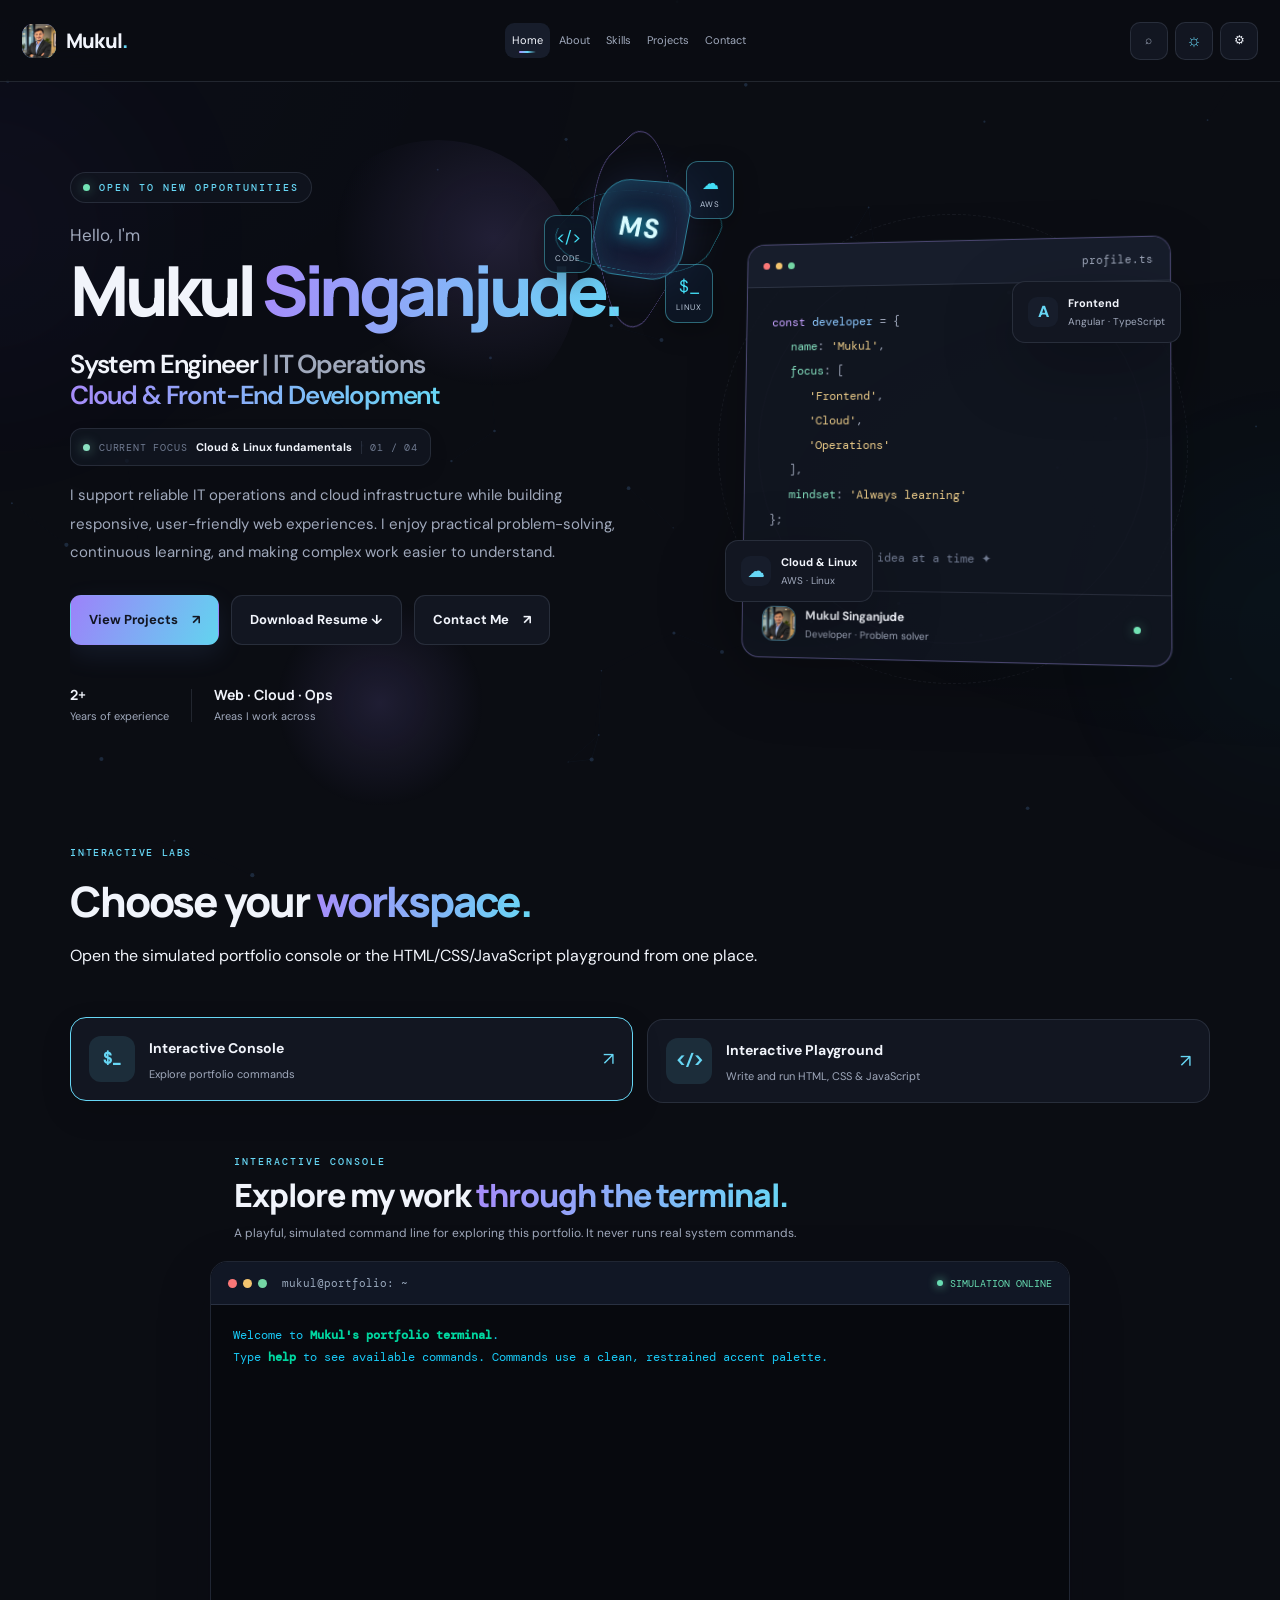
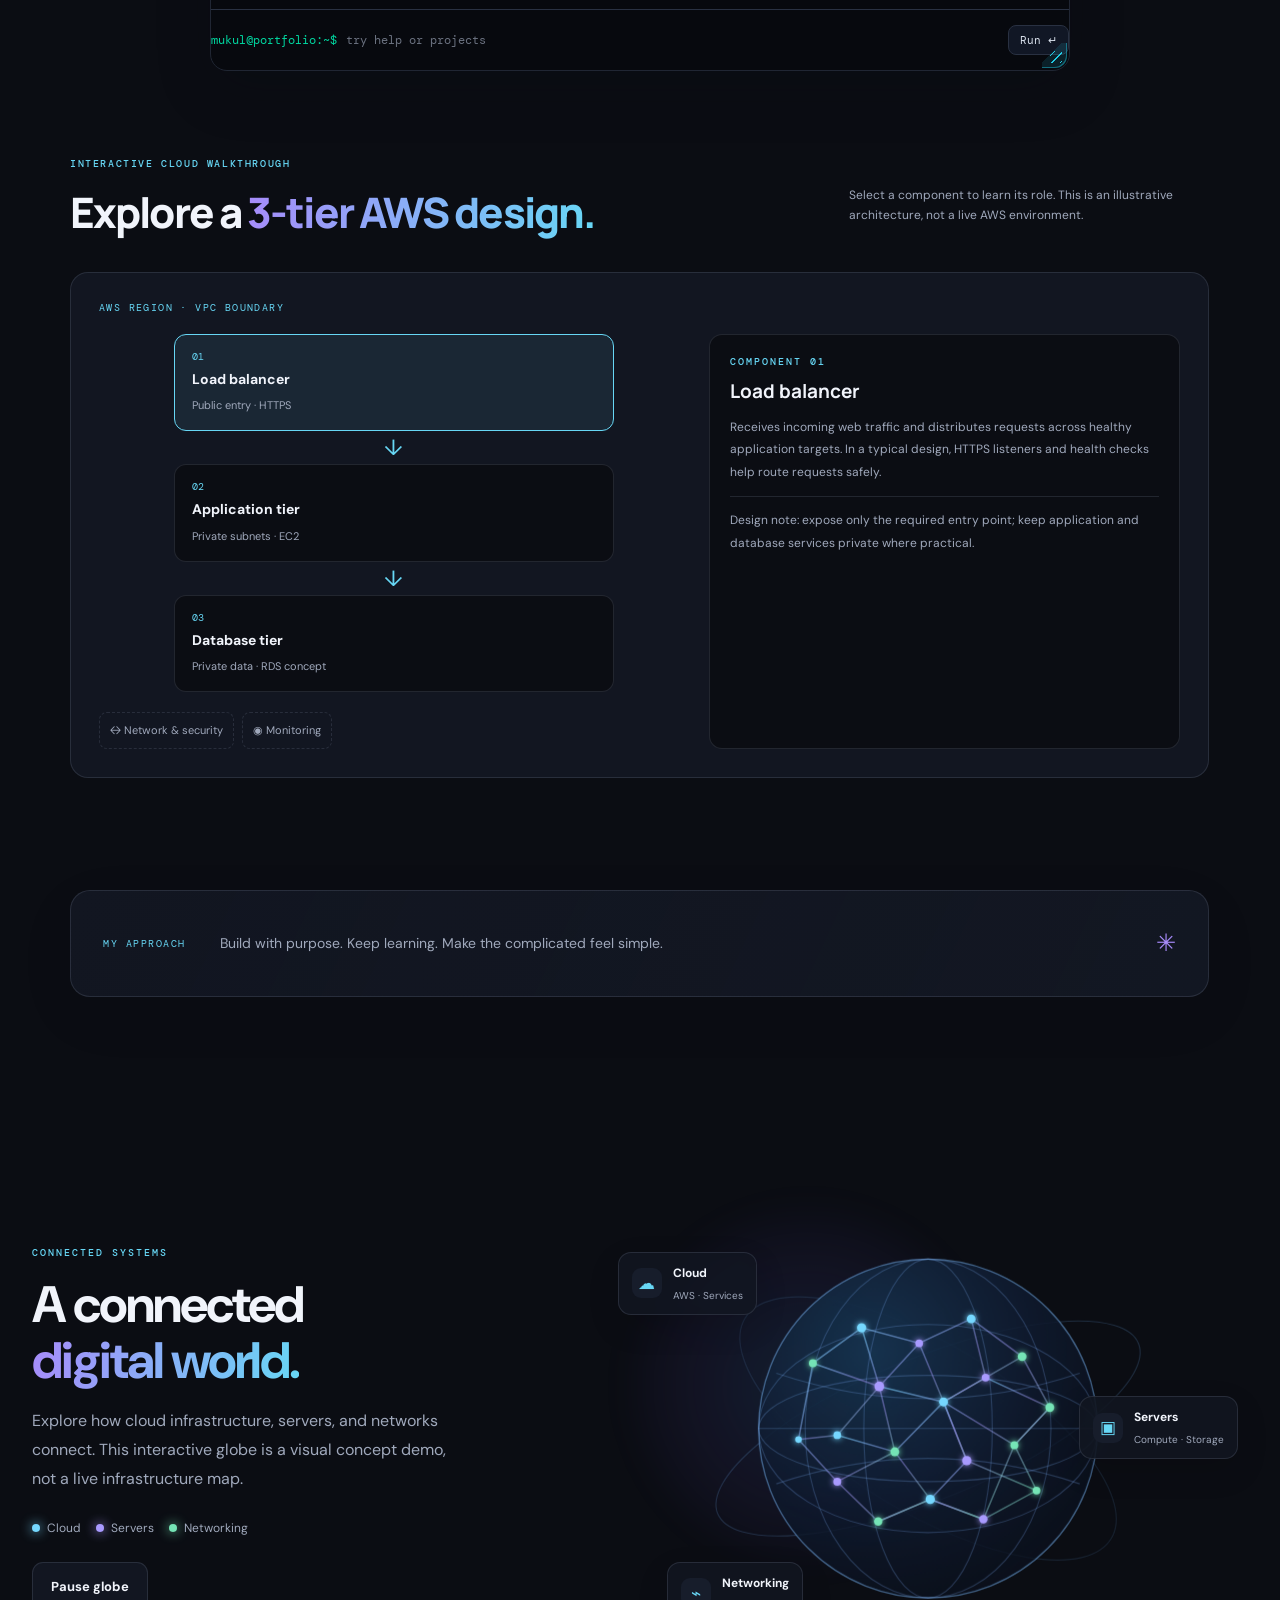
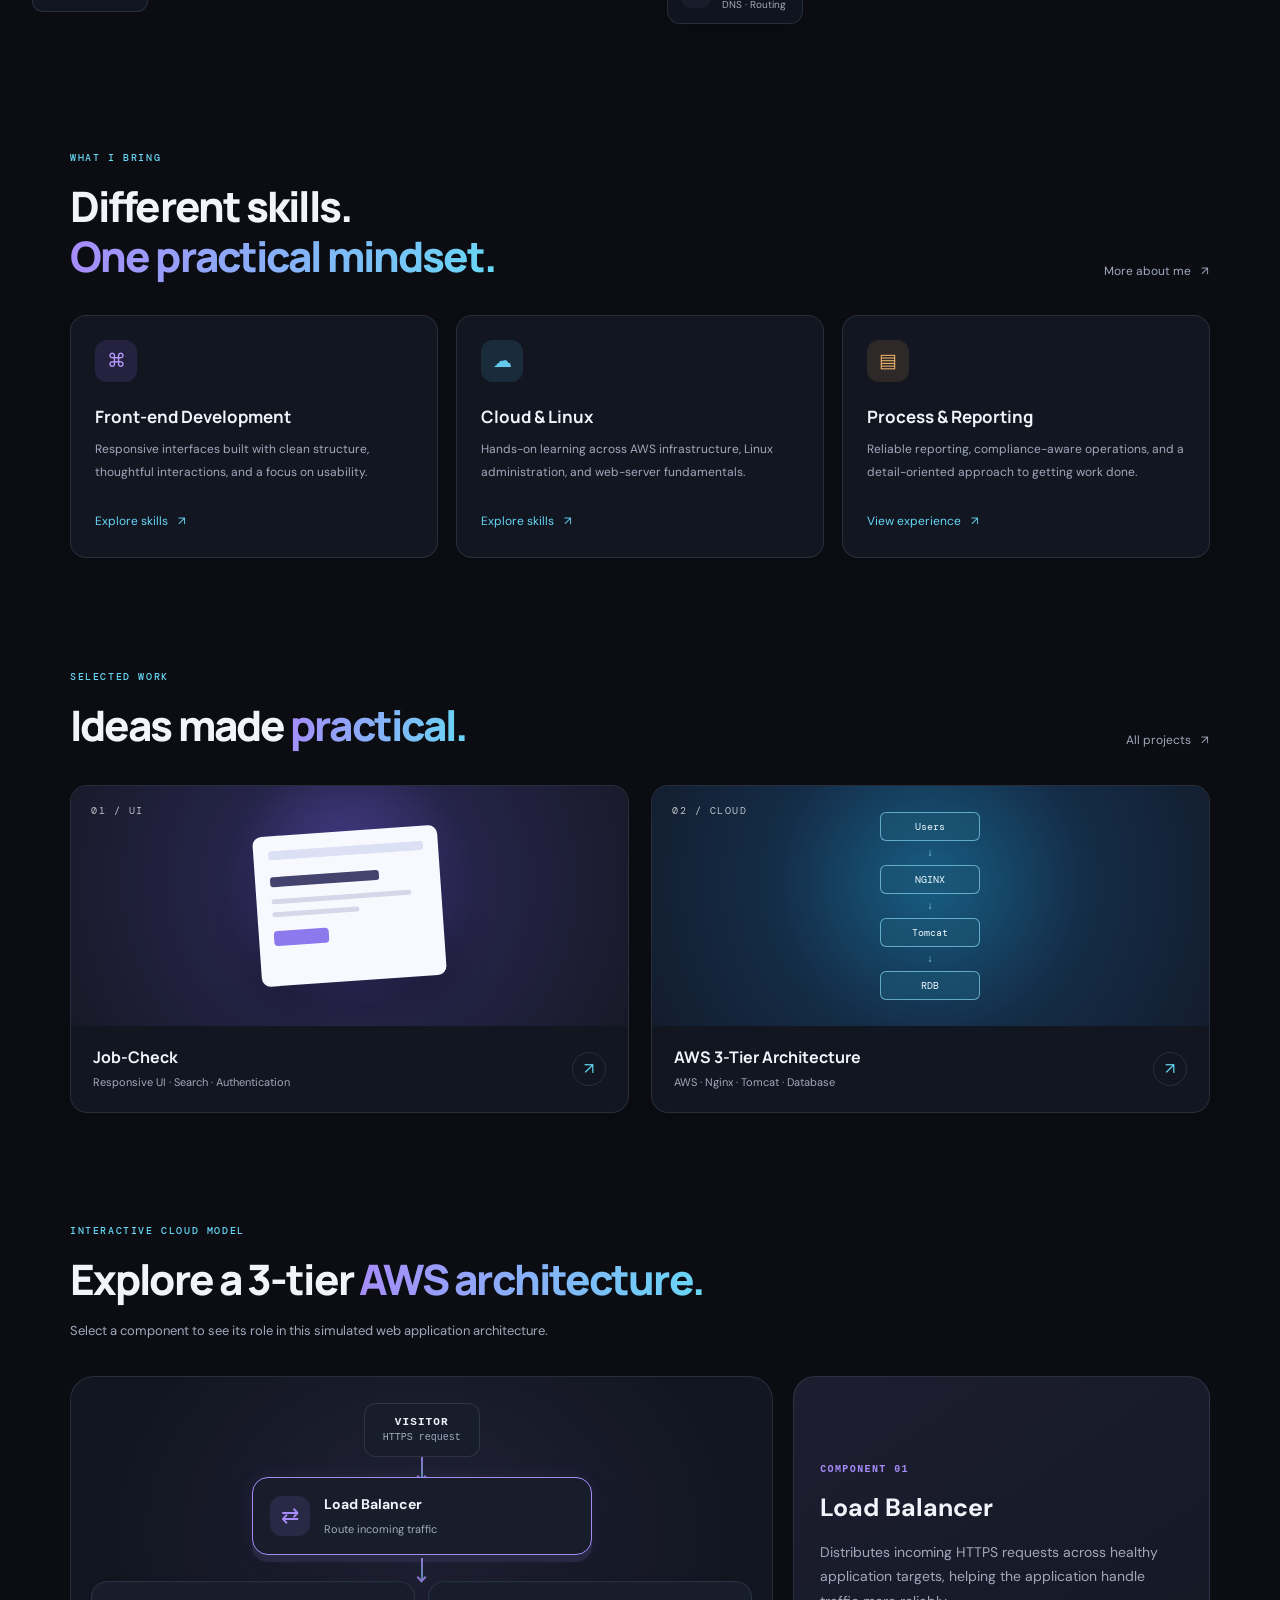
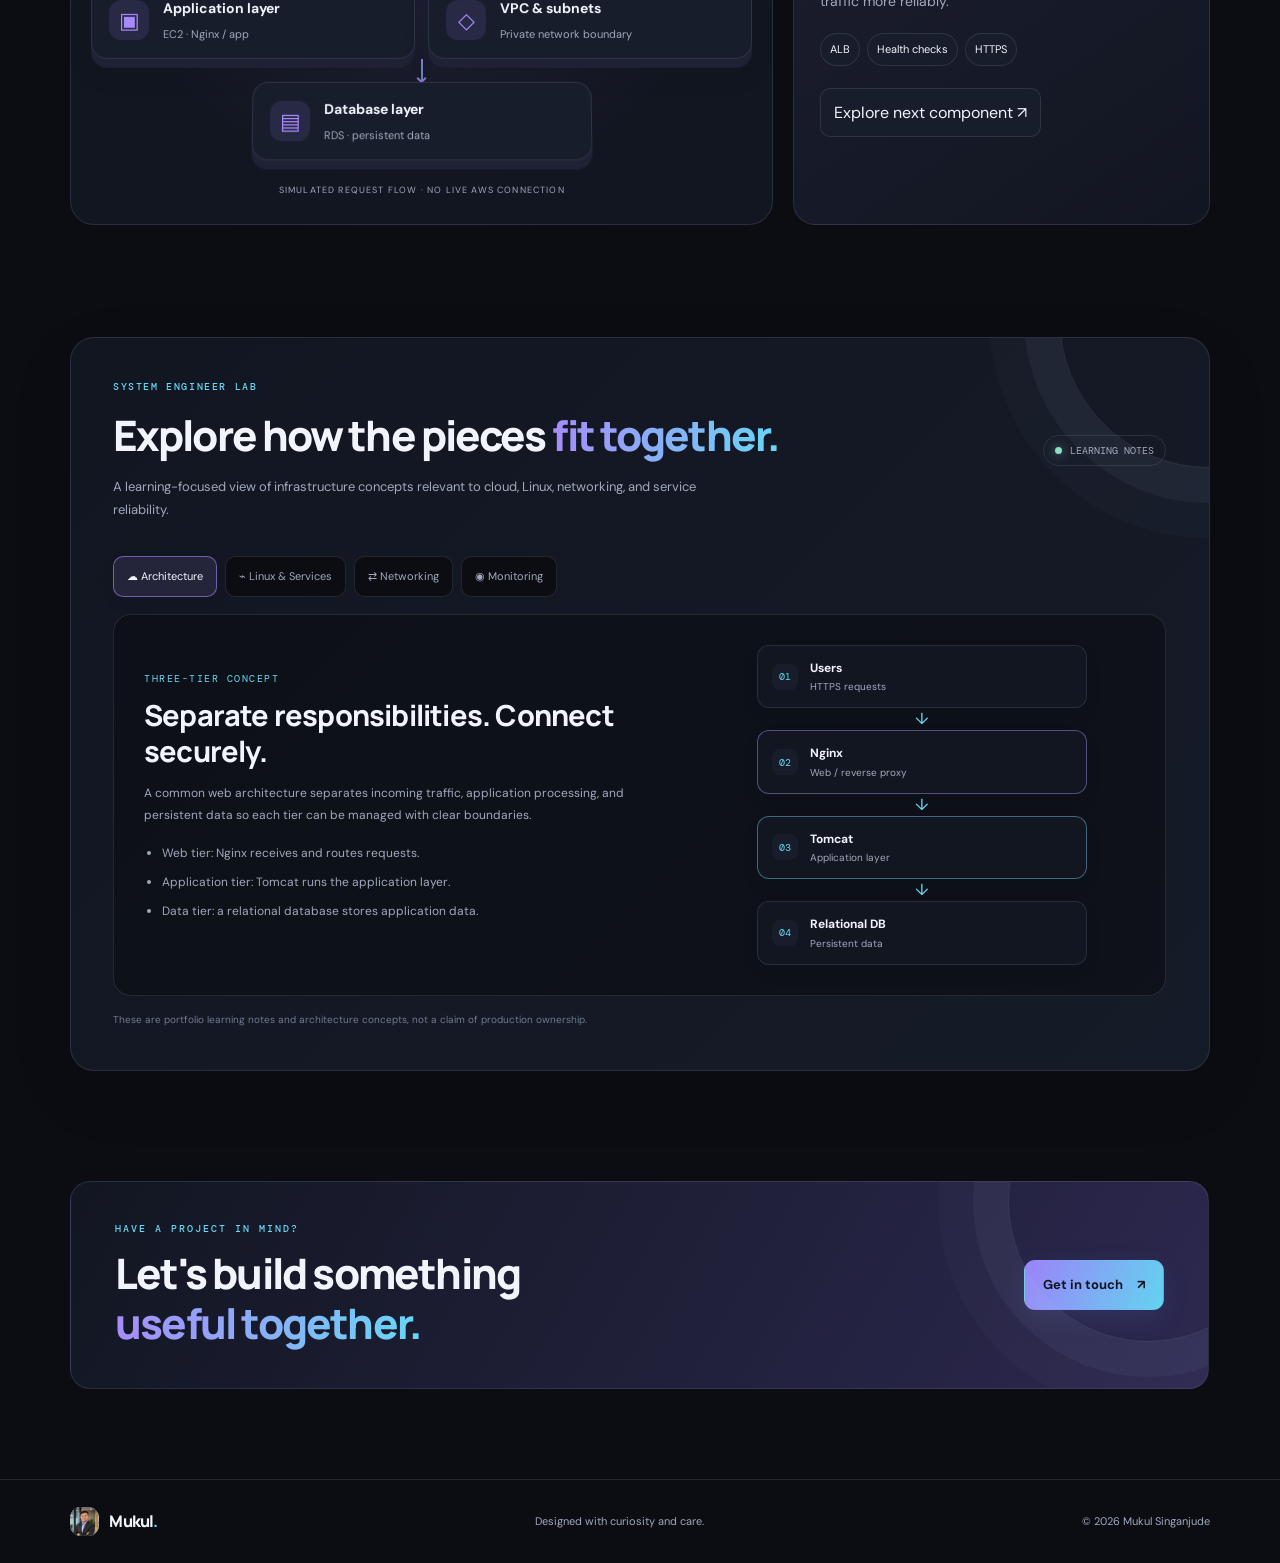
==== commit c3805ae1: "Group globe mesh for true rotation animation" ====
--- a/index.html
+++ b/index.html
@@ -226,6 +226,7 @@
       <ellipse cx="280" cy="210" rx="193" ry="76" transform="rotate(31 280 210)" stroke-opacity=".13"/>
     </g>
     <circle cx="280" cy="210" r="153" fill="url(#globe-sphere-fill)" stroke="#78b8ff" stroke-opacity=".42" stroke-width="1.2"/>
+    <g class="globe-rotating-surface">
     <g class="globe-wireframe" fill="none" stroke="#82b5ff" stroke-opacity=".24" stroke-width="1">
       <ellipse cx="280" cy="210" rx="153" ry="48"/>
       <ellipse cx="280" cy="210" rx="153" ry="94"/>
@@ -268,6 +269,7 @@
       <circle class="globe-node node-server" cx="330" cy="292" r="3.8" fill="#a99aff"/>
       <circle class="globe-node node-network" cx="378" cy="266" r="3.5" fill="#75e5b6"/>
     </g>
+    </g>
     <circle cx="280" cy="210" r="153" fill="none" stroke="#9ad5ff" stroke-opacity=".1"/>
   </svg>
 </div><div class="globe-label globe-label-cloud"><span>☁</span><b>Cloud</b><small>AWS · Services</small></div><div class="globe-label globe-label-server"><span>▣</span><b>Servers</b><small>Compute · Storage</small></div><div class="globe-label globe-label-network"><span>⌁</span><b>Networking</b><small>DNS · Routing</small></div></div>
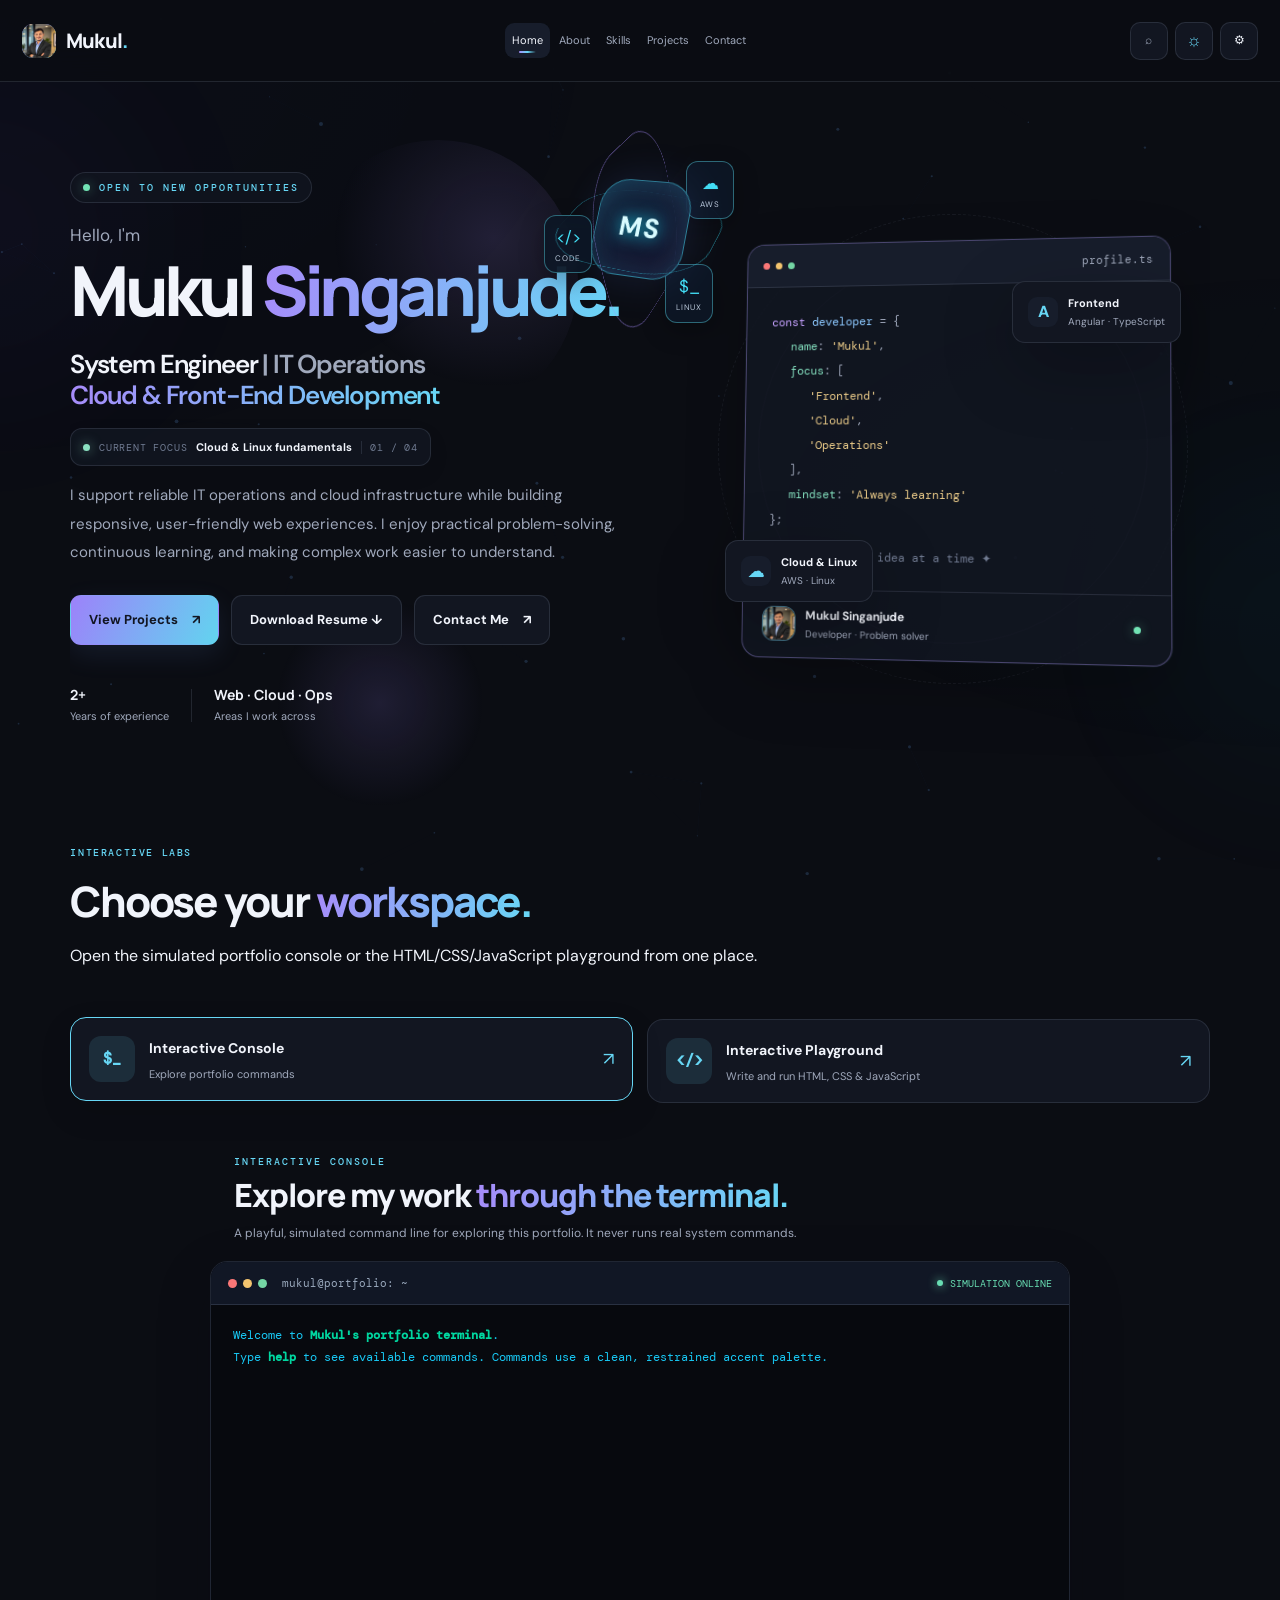
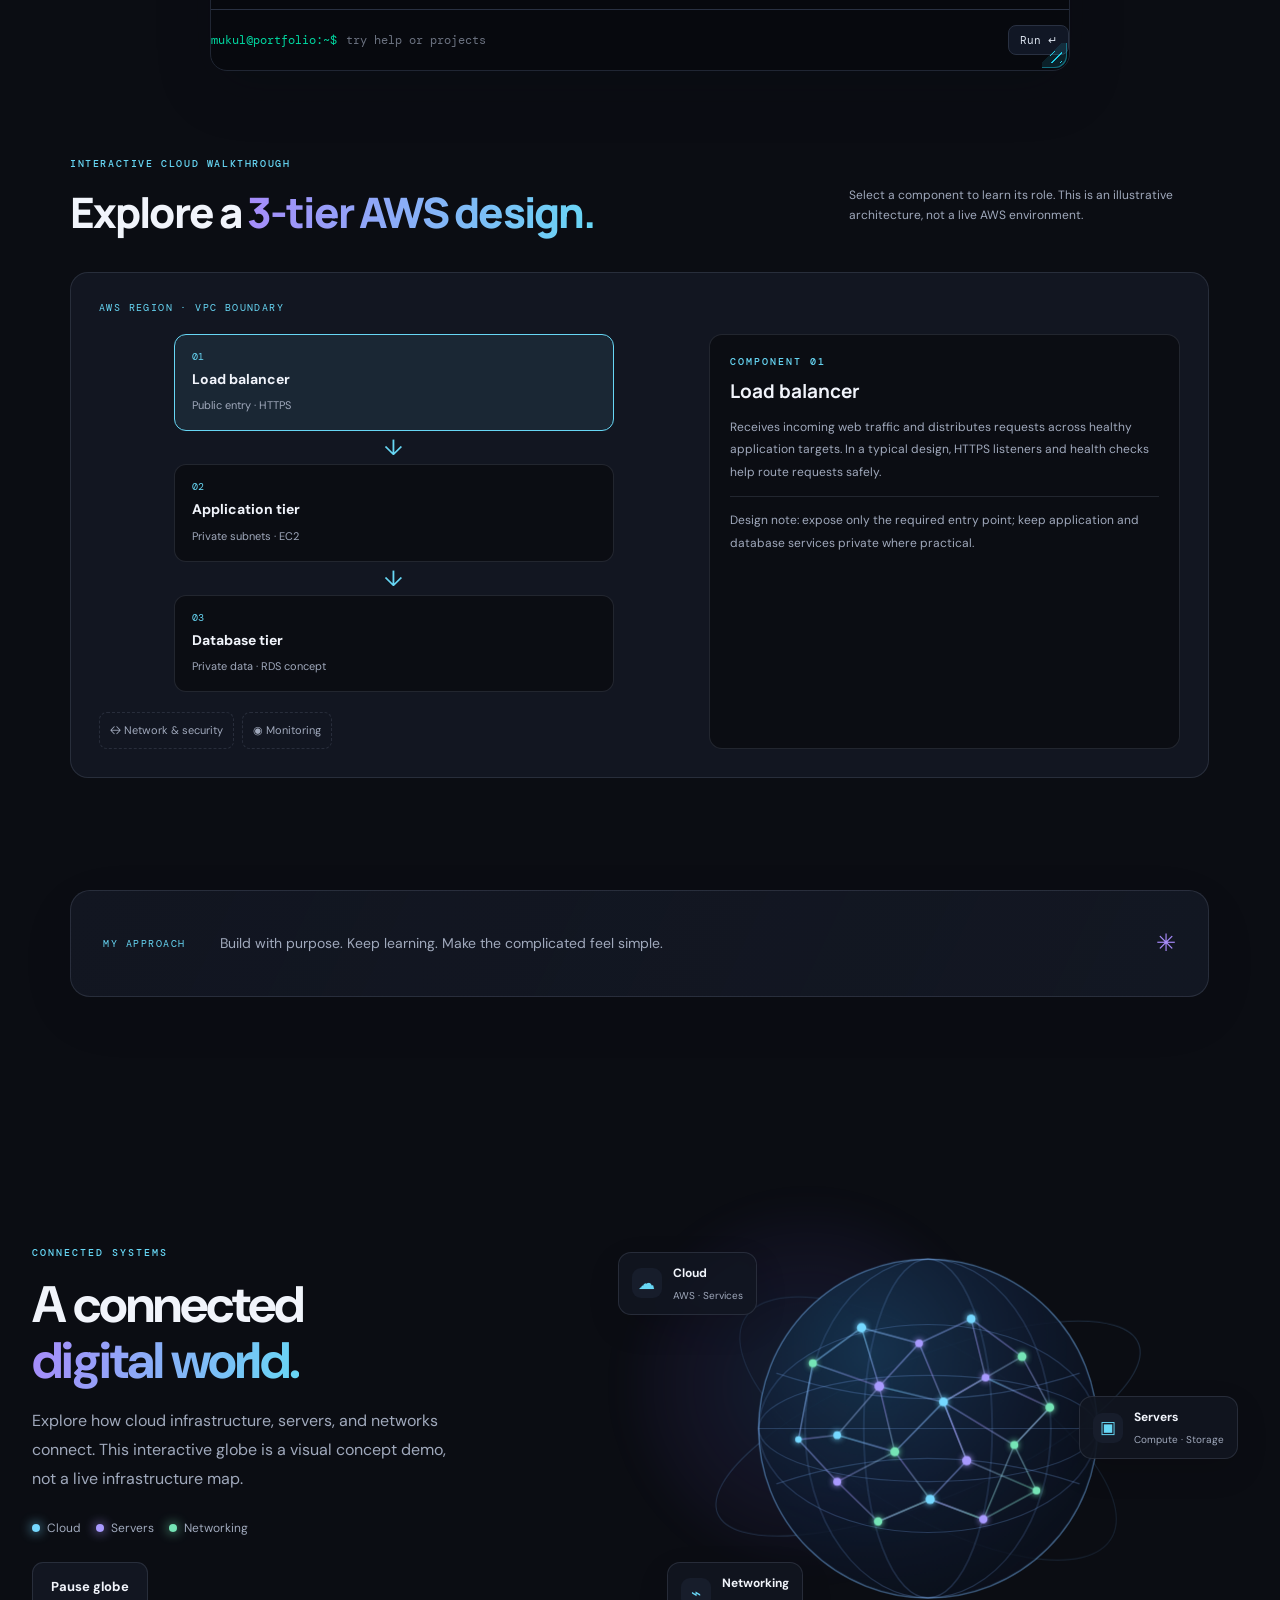
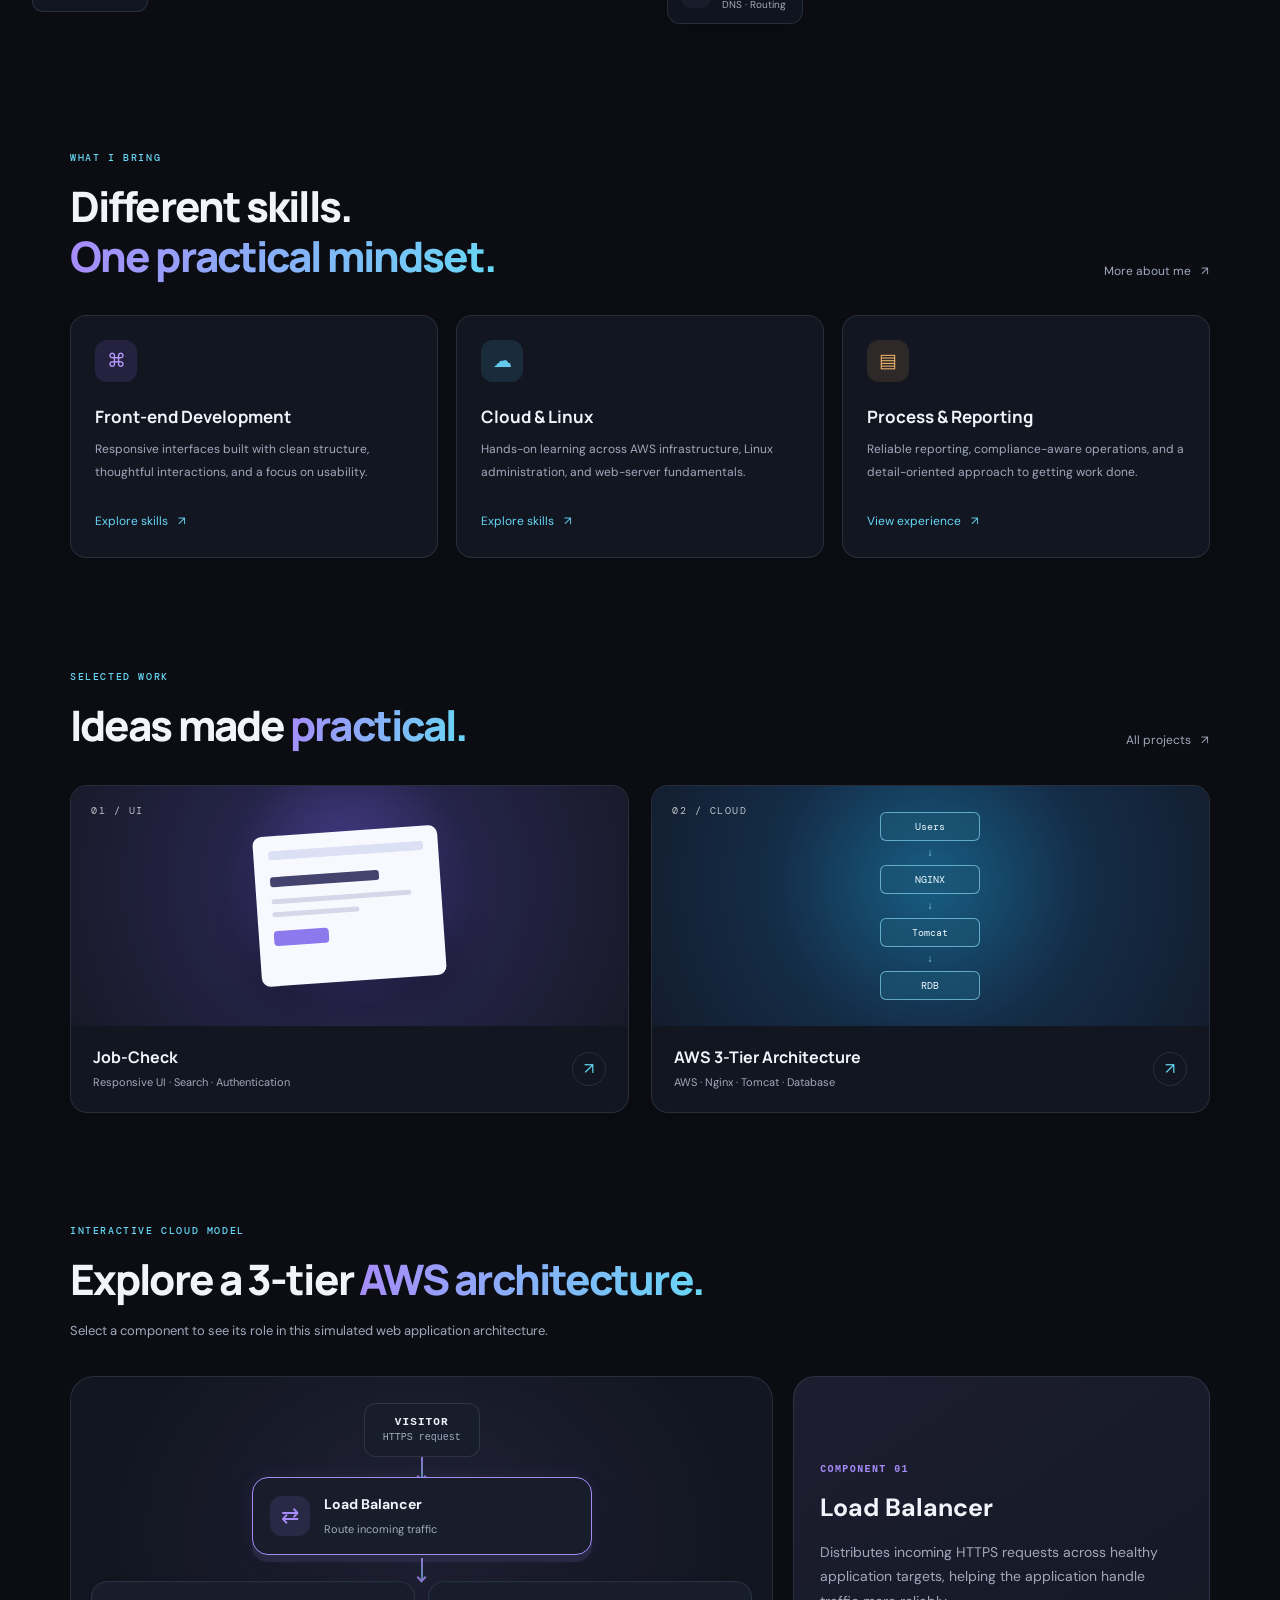
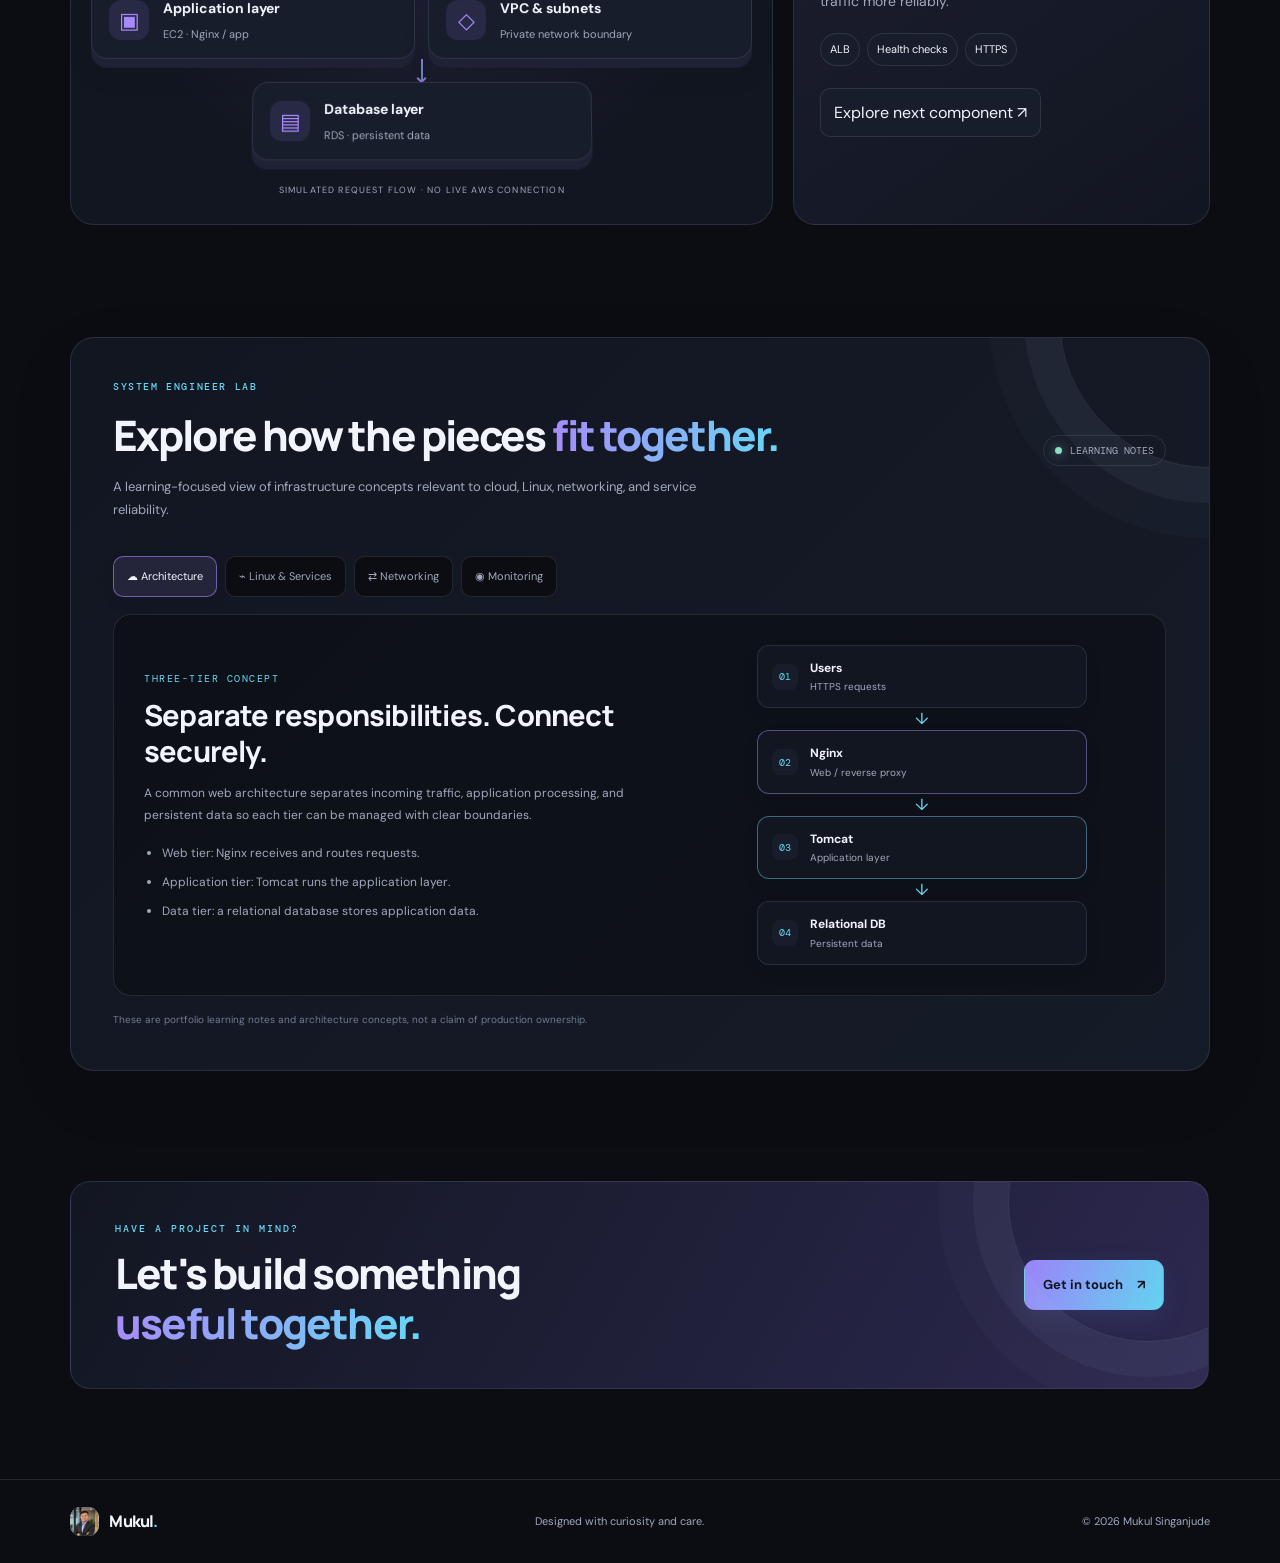
==== commit 288f93f4: "Refresh assets for rotating connected systems globe" ====
--- a/index.html
+++ b/index.html
@@ -5,8 +5,8 @@
 <meta charset="utf-8"/><meta content="width=device-width, initial-scale=1.0" name="viewport"/>
 <meta content="Mukul Singanjude — front-end development, cloud and process operations portfolio." name="description"/>
 <title>Mukul Singanjude | Personal Portfolio</title>
-<link rel="stylesheet" href="./styles.css?v=connected-globe-fix-20261022"/>
-<script src="./script.js?v=connected-globe-fix-20261022" defer></script>
+<link rel="stylesheet" href="./styles.css?v=rotating-globe-20261023"/>
+<script src="./script.js?v=rotating-globe-20261023" defer></script>
 <link id="portfolio-favicon" rel="icon" type="image/svg+xml" href="data:image/svg+xml,%3Csvg xmlns='http://www.w3.org/2000/svg' viewBox='0 0 64 64'%3E%3Cdefs%3E%3ClinearGradient id='g'%3E%3Cstop stop-color='%239a7cf7'/%3E%3Cstop offset='1' stop-color='%235dd8f1'/%3E%3C/linearGradient%3E%3C/defs%3E%3Crect width='64' height='64' rx='13' fill='url(%23g)'/%3E%3Ctext x='32' y='44' font-size='40' font-family='Arial,sans-serif' font-weight='700' text-anchor='middle' fill='%2310131d'%3EM%3C/text%3E%3C/svg%3E"/>
 
 
--- a/styles.css
+++ b/styles.css
@@ -1781,3 +1781,27 @@
 html[data-reduce-motion="true"] #page-index .network-globe-art .globe-node{
   animation-play-state:paused!important;
 }
+
+
+/* Actual globe rotation: animate the globe's wireframe and network surface
+   around a vertical axis while keeping the outer sphere and floating labels fixed. */
+#page-index .network-globe-art .globe-rotating-surface{
+  transform-box:view-box;
+  transform-origin:50% 50%;
+  transform-style:preserve-3d;
+  backface-visibility:visible;
+  animation:connected-globe-spin 18s linear infinite;
+}
+@keyframes connected-globe-spin{
+  from{transform:perspective(1100px) rotateY(0deg)}
+  to{transform:perspective(1100px) rotateY(360deg)}
+}
+#page-index .network-globe-wrap.is-paused .network-globe-art .globe-rotating-surface{
+  animation-play-state:paused!important;
+}
+@media(prefers-reduced-motion:reduce){
+  #page-index .network-globe-art .globe-rotating-surface{animation:none!important}
+}
+html[data-reduce-motion="true"] #page-index .network-globe-art .globe-rotating-surface{
+  animation-play-state:paused!important;
+}
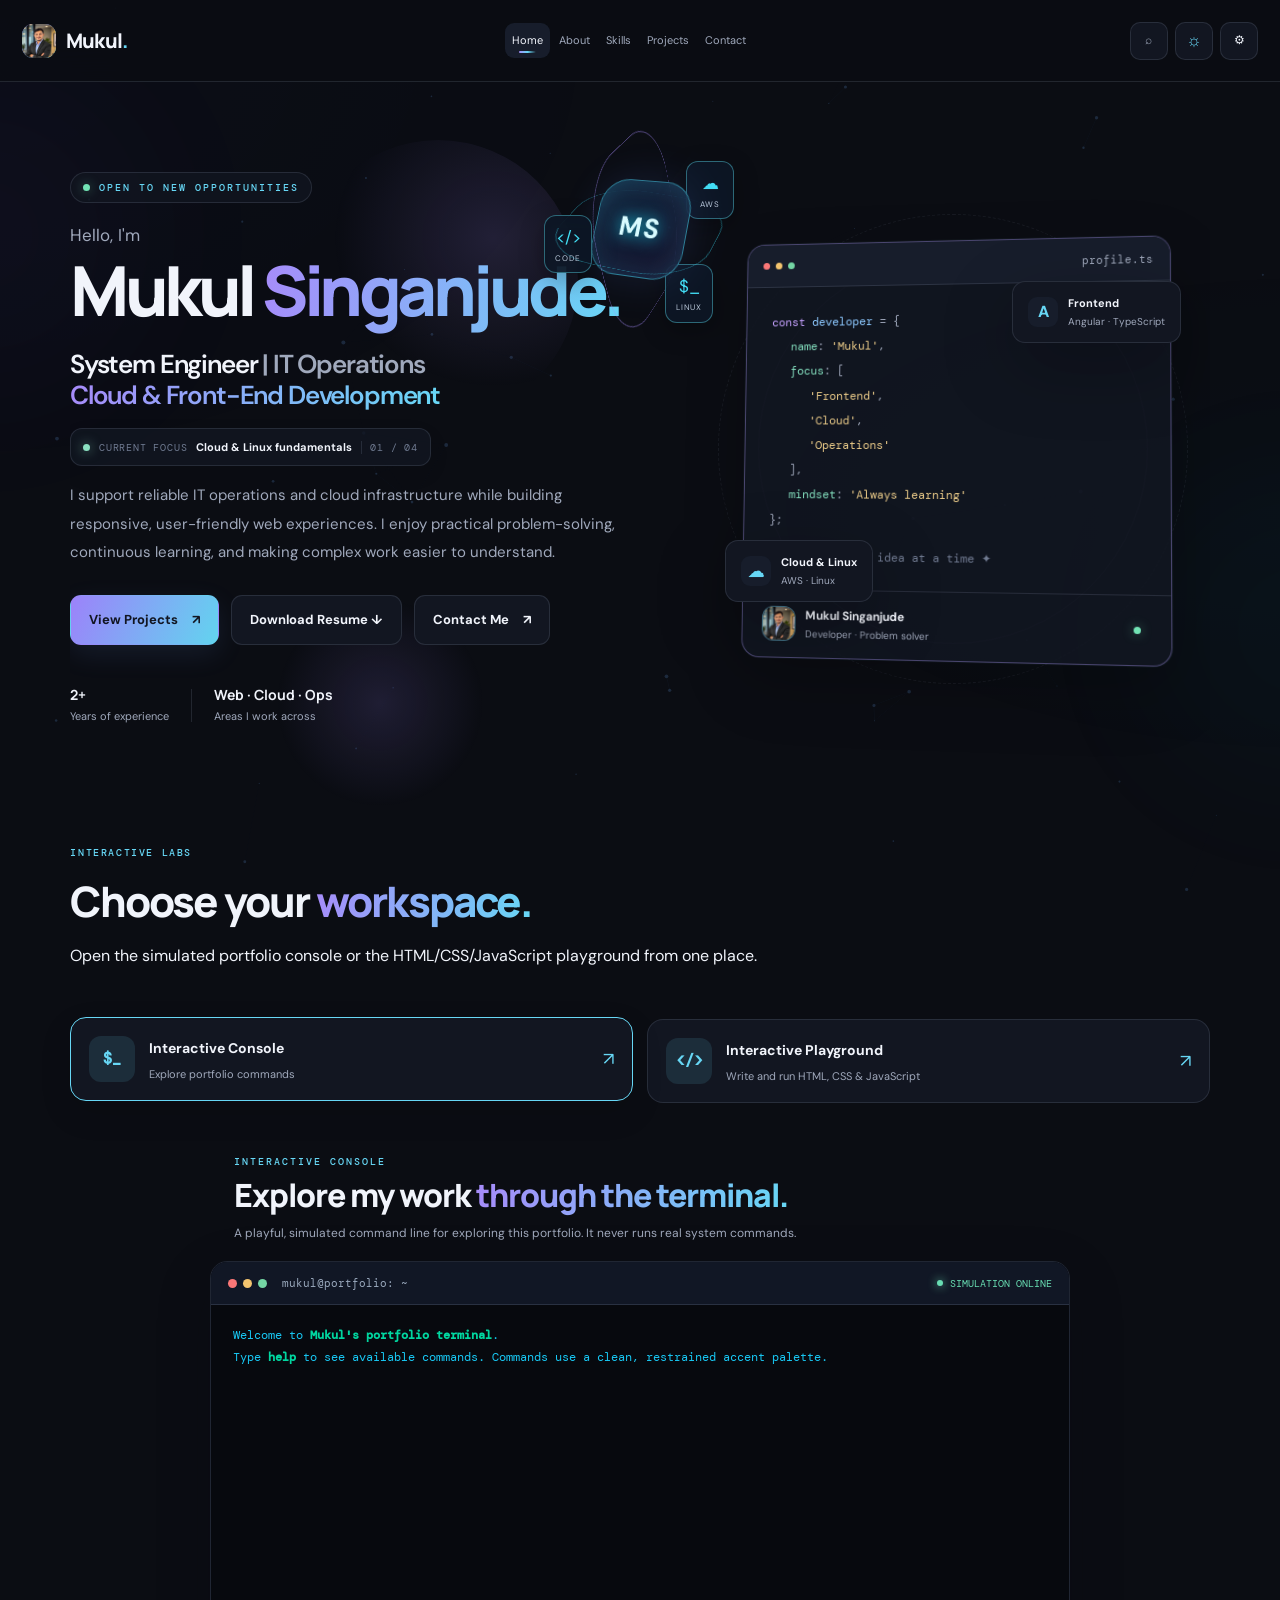
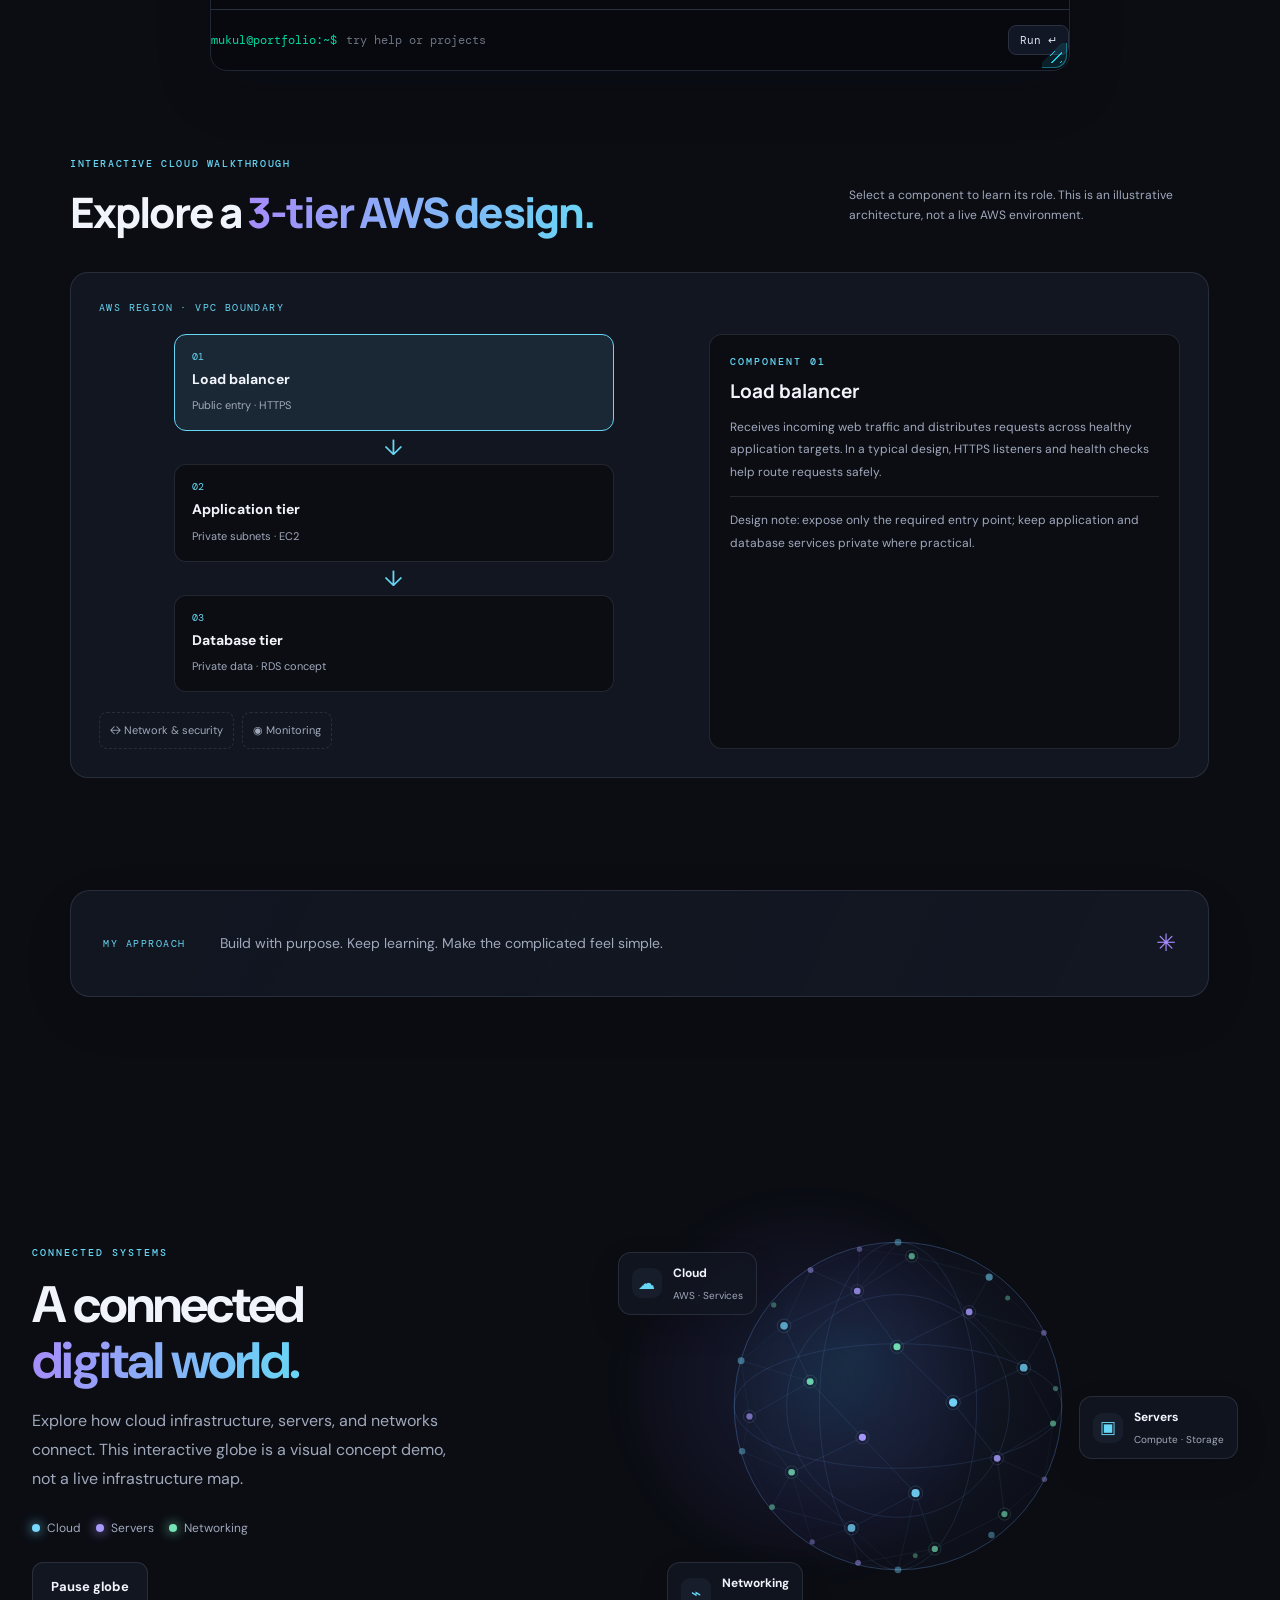
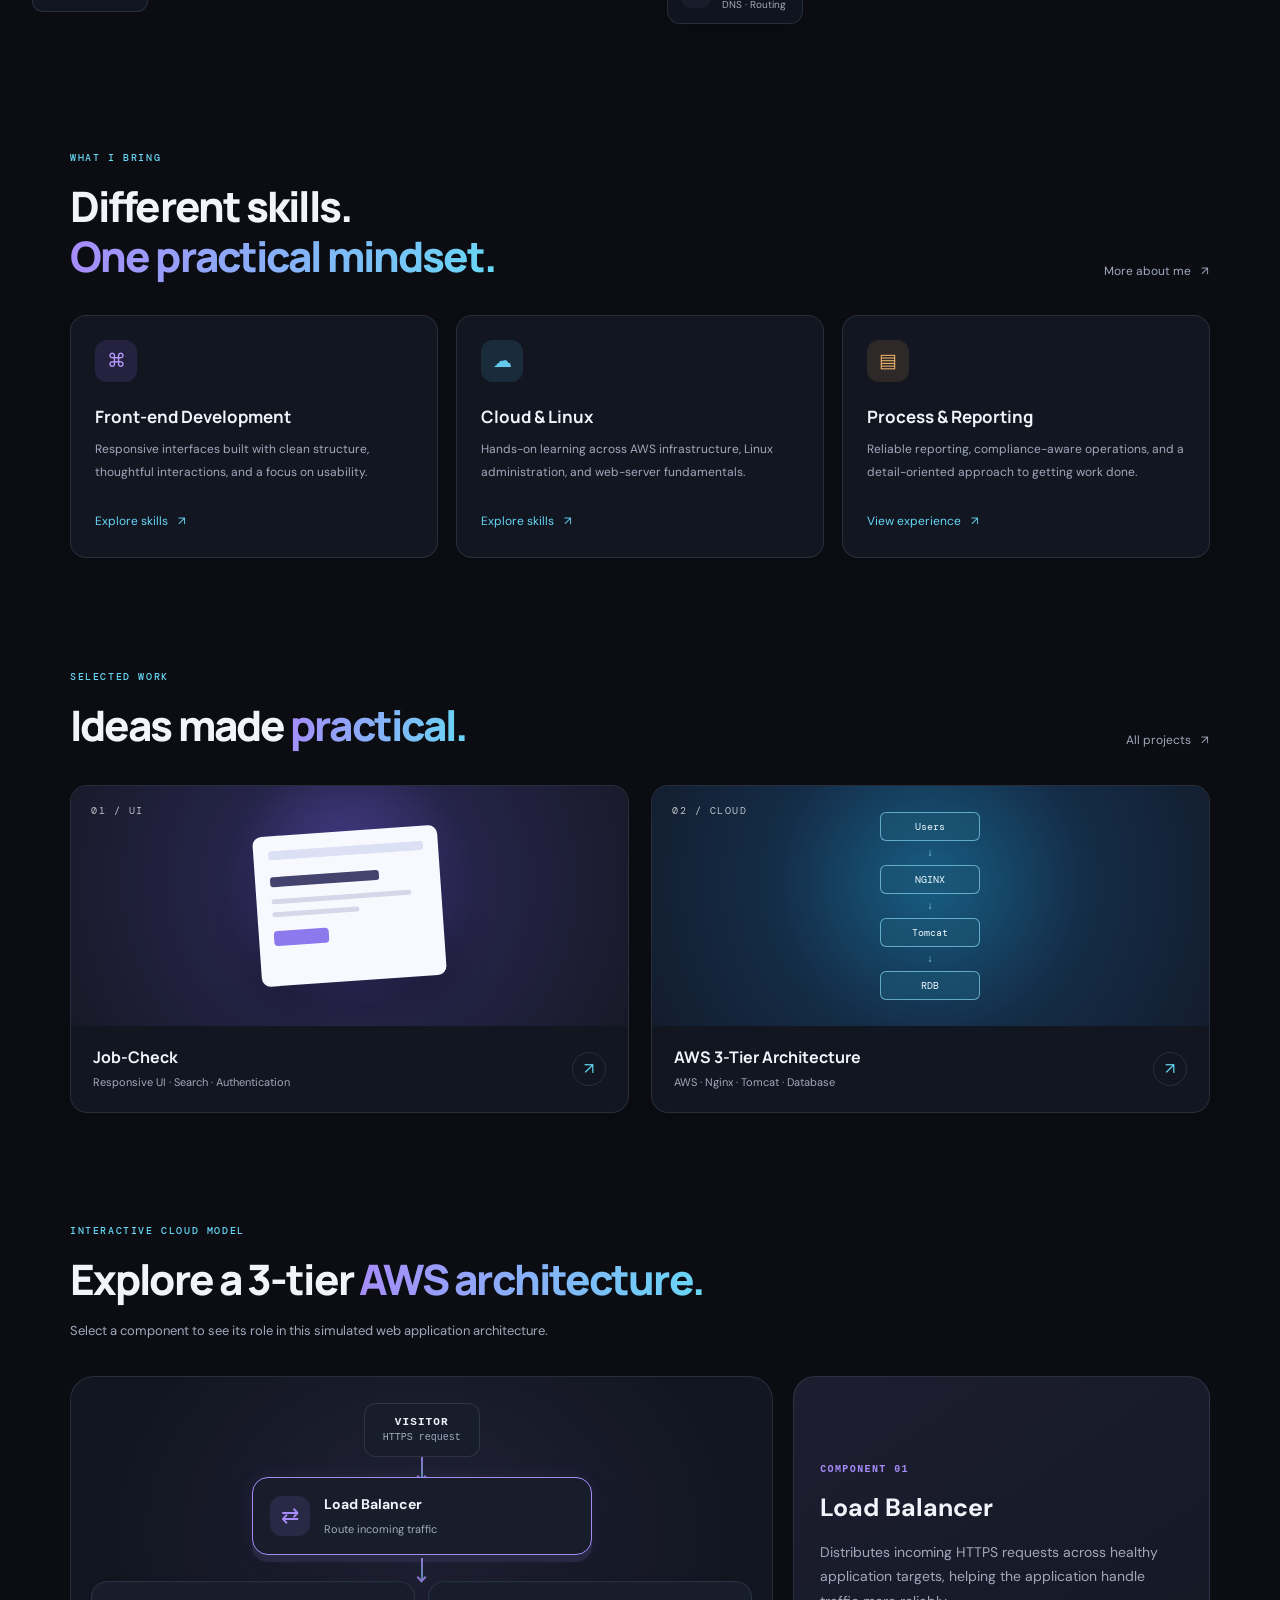
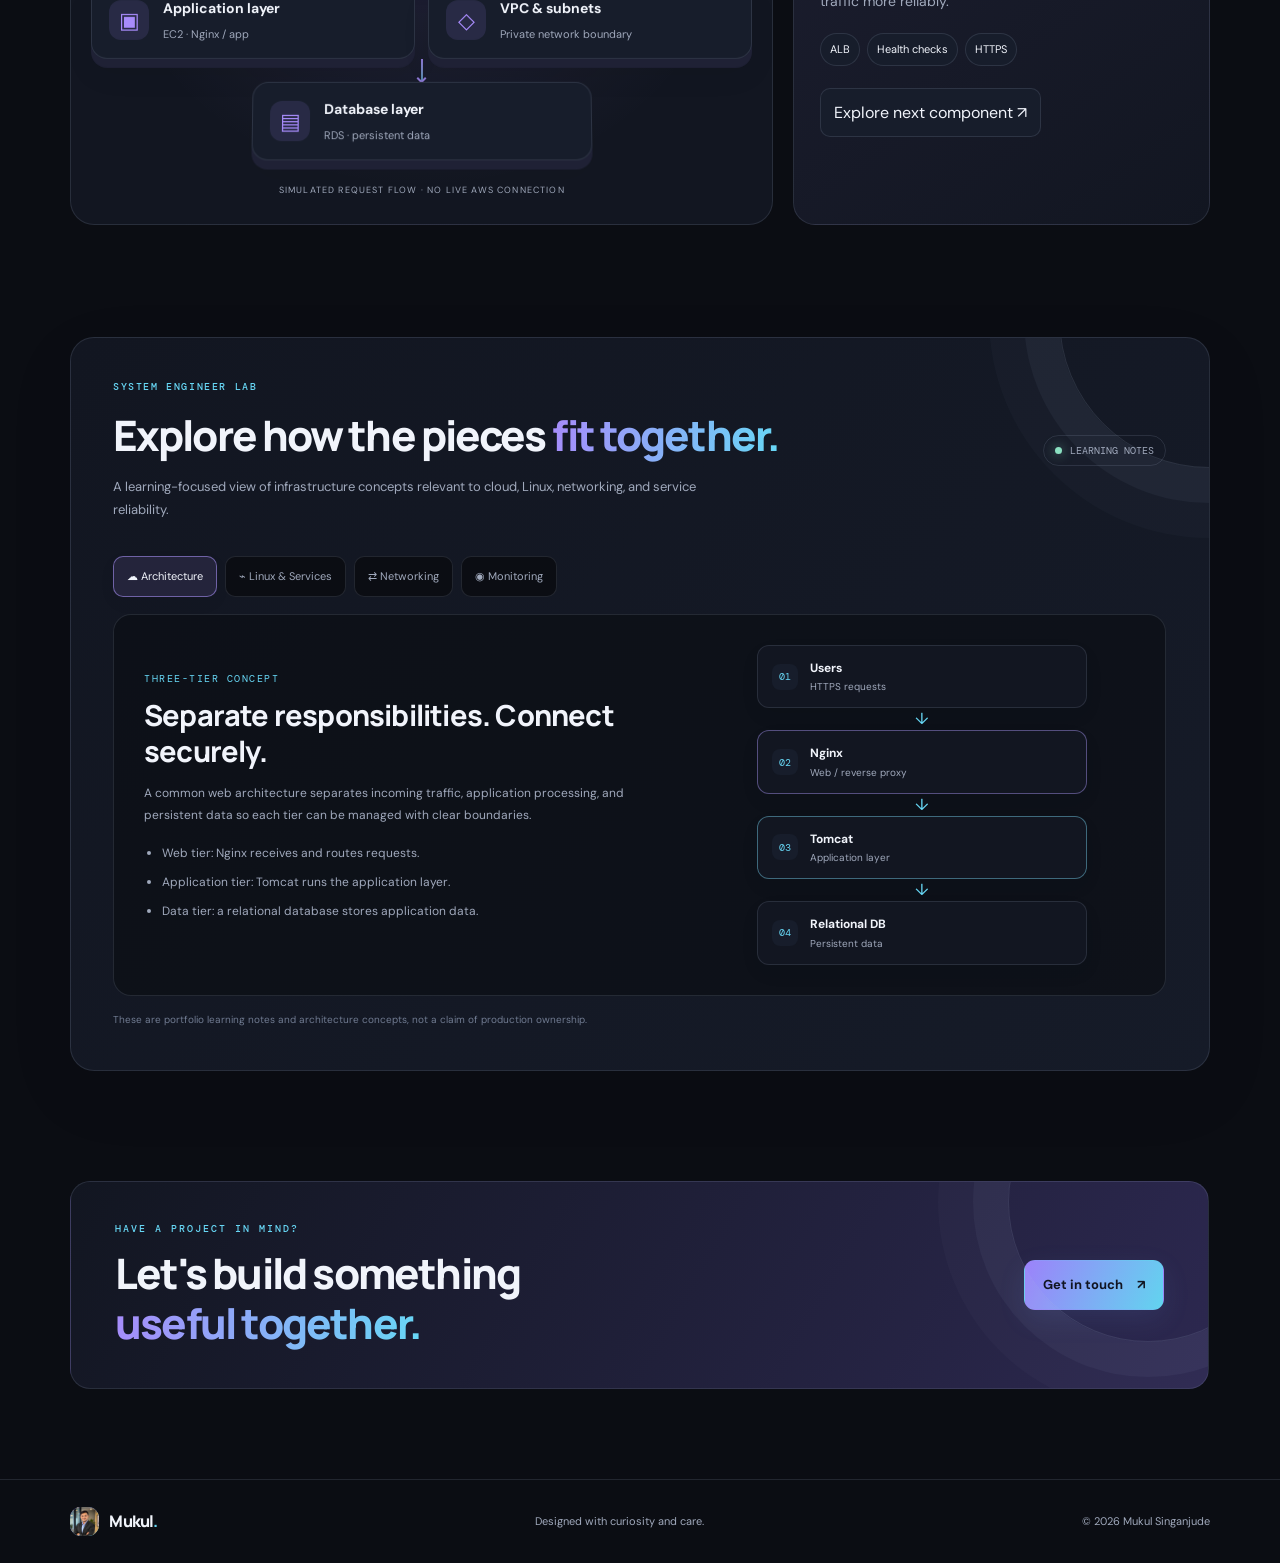
==== commit 1284008b: "Restore live canvas globe with 3D rotation" ====
--- a/index.html
+++ b/index.html
@@ -56,7 +56,7 @@
    <div class="pref-row"><div><strong>Card corners</strong><small>Choose the shape of cards and panels</small></div><select id="pref-corners" class="pref-select" aria-label="Card corner style"><option value="rounded">Rounded</option><option value="soft">Soft</option><option value="square">Square</option></select></div>
    <div class="pref-row"><div><strong>Background style</strong><small>Pick a subtle visual treatment</small></div><select id="pref-background" class="pref-select" aria-label="Background style"><option value="grid">Network grid</option><option value="clean">Clean minimal</option><option value="terminal">Terminal inspired</option></select></div>
    <div class="pref-row"><div><strong>Portfolio emphasis</strong><small>Change which skills are highlighted first</small></div><select id="pref-focus" class="pref-select" aria-label="Portfolio emphasis"><option value="system">System Engineer</option><option value="cloud">Cloud & Linux</option><option value="frontend">Frontend Developer</option></select></div>
-   <div class="pref-row"><div><strong>Motion intensity</strong><small>Choose how much animation to use</small></div><select id="pref-motion-level" class="pref-select" aria-label="Motion intensity"><option value="off">Off</option><option value="subtle">Subtle</option><option value="full">Full</option></select></div>
+   <div class="pref-row"><div><strong>Motion intensity</strong><small>Choose how much animation to use</small></div><select id="pref-motion-level" class="pref-select" aria-label="Motion intensity"><option value="off">Off</option><option value="subtle" selected>Subtle</option><option value="full">Full</option></select></div>
   </section>
   <section class="pref-group"><h3>Theme builder</h3>
    <div class="pref-row"><div><strong>Page background</strong><small>Customize the overall page color</small></div><input id="pref-page-bg" type="color" value="#0b0d13" aria-label="Page background color" style="width:42px;height:34px;border:0;background:transparent"/></div>
@@ -203,76 +203,7 @@
 <section class="section-wrap intro-strip reveal"><span class="strip-label">MY APPROACH</span><p>Build with purpose. Keep learning. Make the complicated feel simple.</p><span class="strip-star">✳</span></section>
 <section class="section-wrap network-globe-section" aria-labelledby="network-globe-title">
  <div class="network-globe-copy"><p class="eyebrow">CONNECTED SYSTEMS</p><h2 id="network-globe-title">A connected <span class="gradient-text">digital world.</span></h2><p>Explore how cloud infrastructure, servers, and networks connect. This interactive globe is a visual concept demo, not a live infrastructure map.</p><div class="globe-legend"><span><i class="legend-dot cloud-dot"></i>Cloud</span><span><i class="legend-dot server-dot"></i>Servers</span><span><i class="legend-dot network-dot"></i>Networking</span></div><button class="btn btn-secondary" id="globe-motion-toggle" type="button" aria-pressed="false">Pause globe</button></div>
- <div class="network-globe-wrap"><div class="network-globe-art" id="network-globe-art" role="img" aria-label="Illustration of a globe connecting cloud infrastructure, servers, and networking">
-  <svg viewBox="0 0 560 420" aria-hidden="true" focusable="false">
-    <defs>
-      <radialGradient id="globe-sphere-fill" cx="34%" cy="27%" r="78%">
-        <stop offset="0" stop-color="#183552" stop-opacity=".92"/>
-        <stop offset=".58" stop-color="#101c31" stop-opacity=".88"/>
-        <stop offset="1" stop-color="#0b111e" stop-opacity=".72"/>
-      </radialGradient>
-      <linearGradient id="globe-line-fill" x1="0" y1="0" x2="1" y2="1">
-        <stop offset="0" stop-color="#75d8ff" stop-opacity=".58"/>
-        <stop offset=".52" stop-color="#a99aff" stop-opacity=".44"/>
-        <stop offset="1" stop-color="#75e5b6" stop-opacity=".5"/>
-      </linearGradient>
-      <filter id="globe-node-glow" x="-150%" y="-150%" width="400%" height="400%">
-        <feGaussianBlur stdDeviation="3" result="blur"/>
-        <feMerge><feMergeNode in="blur"/><feMergeNode in="SourceGraphic"/></feMerge>
-      </filter>
-    </defs>
-    <g class="globe-orbit-rings" fill="none" stroke="#78b8ff" stroke-width="1">
-      <ellipse cx="280" cy="210" rx="205" ry="64" transform="rotate(-22 280 210)" stroke-opacity=".2"/>
-      <ellipse cx="280" cy="210" rx="193" ry="76" transform="rotate(31 280 210)" stroke-opacity=".13"/>
-    </g>
-    <circle cx="280" cy="210" r="153" fill="url(#globe-sphere-fill)" stroke="#78b8ff" stroke-opacity=".42" stroke-width="1.2"/>
-    <g class="globe-rotating-surface">
-    <g class="globe-wireframe" fill="none" stroke="#82b5ff" stroke-opacity=".24" stroke-width="1">
-      <ellipse cx="280" cy="210" rx="153" ry="48"/>
-      <ellipse cx="280" cy="210" rx="153" ry="94"/>
-      <ellipse cx="280" cy="210" rx="58" ry="153"/>
-      <ellipse cx="280" cy="210" rx="111" ry="153"/>
-      <path d="M127 210H433"/>
-      <path d="M143 160Q280 206 417 160"/>
-      <path d="M143 260Q280 214 417 260"/>
-    </g>
-    <g class="globe-network-lines" fill="none" stroke="url(#globe-line-fill)" stroke-width="1.35" stroke-linecap="round">
-      <path d="M176 151L220 119L272 133L319 111L365 145L390 191L358 225L378 266L330 292L282 274L235 294L198 258L163 220L176 151"/>
-      <path d="M220 119L236 172L272 133L294 186L365 145"/>
-      <path d="M176 151L236 172L198 216L163 220"/>
-      <path d="M236 172L294 186L358 225L330 292"/>
-      <path d="M198 216L250 231L282 274L235 294"/>
-      <path d="M250 231L294 186L315 239L378 266"/>
-      <path d="M315 239L282 274L330 292"/>
-      <path d="M198 258L250 231L236 172"/>
-      <path d="M319 111L332 164L294 186L315 239"/>
-      <path d="M332 164L390 191L358 225"/>
-    </g>
-    <g class="globe-nodes" filter="url(#globe-node-glow)">
-      <circle class="globe-node node-cloud" cx="220" cy="119" r="4.2" fill="#75d8ff"/>
-      <circle class="globe-node node-server" cx="272" cy="133" r="3.5" fill="#a99aff"/>
-      <circle class="globe-node node-cloud" cx="319" cy="111" r="4" fill="#75d8ff"/>
-      <circle class="globe-node node-network" cx="365" cy="145" r="4" fill="#75e5b6"/>
-      <circle class="globe-node node-network" cx="176" cy="151" r="3.6" fill="#75e5b6"/>
-      <circle class="globe-node node-server" cx="236" cy="172" r="4.4" fill="#a99aff"/>
-      <circle class="globe-node node-cloud" cx="294" cy="186" r="4" fill="#75d8ff"/>
-      <circle class="globe-node node-server" cx="332" cy="164" r="3.5" fill="#a99aff"/>
-      <circle class="globe-node node-network" cx="390" cy="191" r="4" fill="#75e5b6"/>
-      <circle class="globe-node node-cloud" cx="198" cy="216" r="3.5" fill="#75d8ff"/>
-      <circle class="globe-node node-network" cx="250" cy="231" r="4" fill="#75e5b6"/>
-      <circle class="globe-node node-server" cx="315" cy="239" r="4.2" fill="#a99aff"/>
-      <circle class="globe-node node-network" cx="358" cy="225" r="3.6" fill="#75e5b6"/>
-      <circle class="globe-node node-cloud" cx="163" cy="220" r="3" fill="#75d8ff"/>
-      <circle class="globe-node node-server" cx="198" cy="258" r="3.6" fill="#a99aff"/>
-      <circle class="globe-node node-network" cx="235" cy="294" r="3.8" fill="#75e5b6"/>
-      <circle class="globe-node node-cloud" cx="282" cy="274" r="4.2" fill="#75d8ff"/>
-      <circle class="globe-node node-server" cx="330" cy="292" r="3.8" fill="#a99aff"/>
-      <circle class="globe-node node-network" cx="378" cy="266" r="3.5" fill="#75e5b6"/>
-    </g>
-    </g>
-    <circle cx="280" cy="210" r="153" fill="none" stroke="#9ad5ff" stroke-opacity=".1"/>
-  </svg>
-</div><div class="globe-label globe-label-cloud"><span>☁</span><b>Cloud</b><small>AWS · Services</small></div><div class="globe-label globe-label-server"><span>▣</span><b>Servers</b><small>Compute · Storage</small></div><div class="globe-label globe-label-network"><span>⌁</span><b>Networking</b><small>DNS · Routing</small></div></div>
+ <div class="network-globe-wrap"><canvas id="network-globe-canvas" role="img" aria-label="Animated 3D globe showing rotating cloud, server, and networking connections"></canvas><div class="globe-label globe-label-cloud"><span>☁</span><b>Cloud</b><small>AWS · Services</small></div><div class="globe-label globe-label-server"><span>▣</span><b>Servers</b><small>Compute · Storage</small></div><div class="globe-label globe-label-network"><span>⌁</span><b>Networking</b><small>DNS · Routing</small></div></div>
 </section>
 <section class="section-wrap section-block">
 <div class="section-heading reveal"><div><p class="eyebrow">WHAT I BRING</p><h2>Different skills.<br/><span class="gradient-text">One practical mindset.</span></h2></div><a class="text-link" href="about.html">More about me <span>↗</span></a></div>
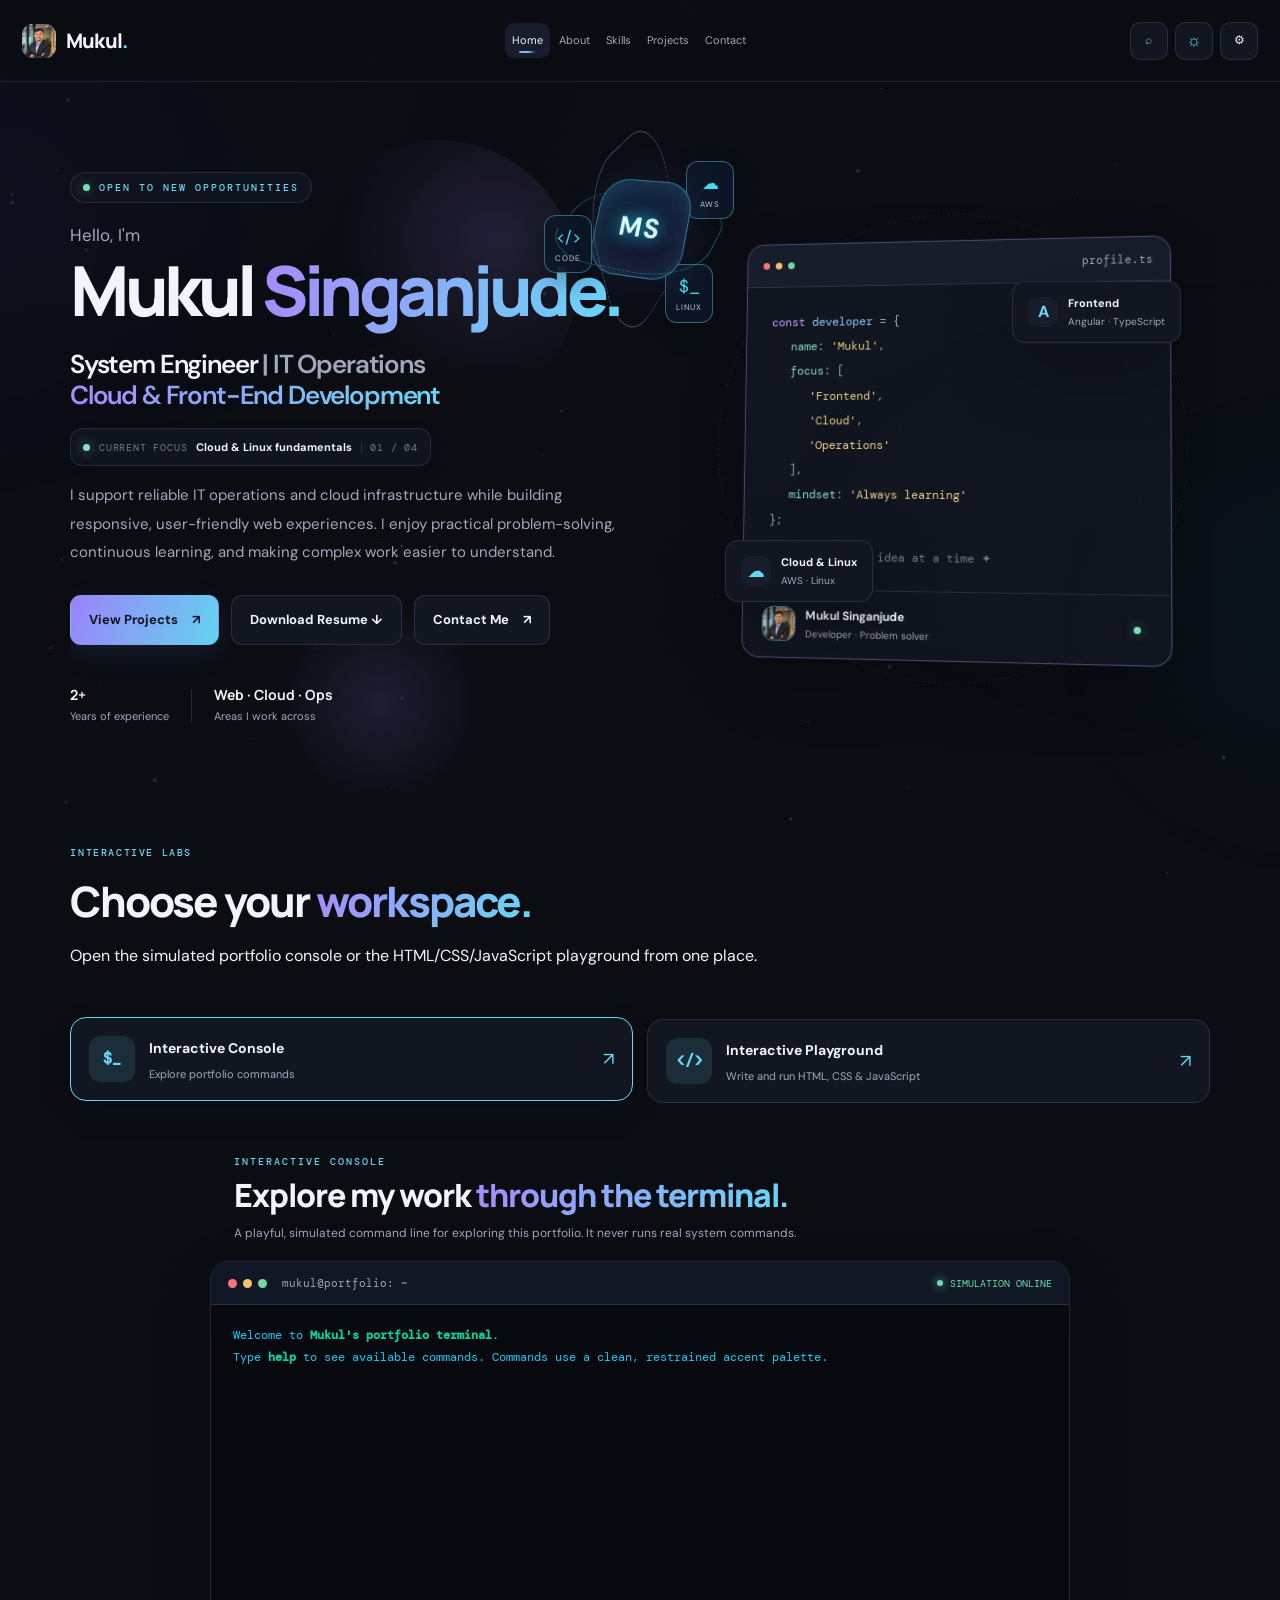
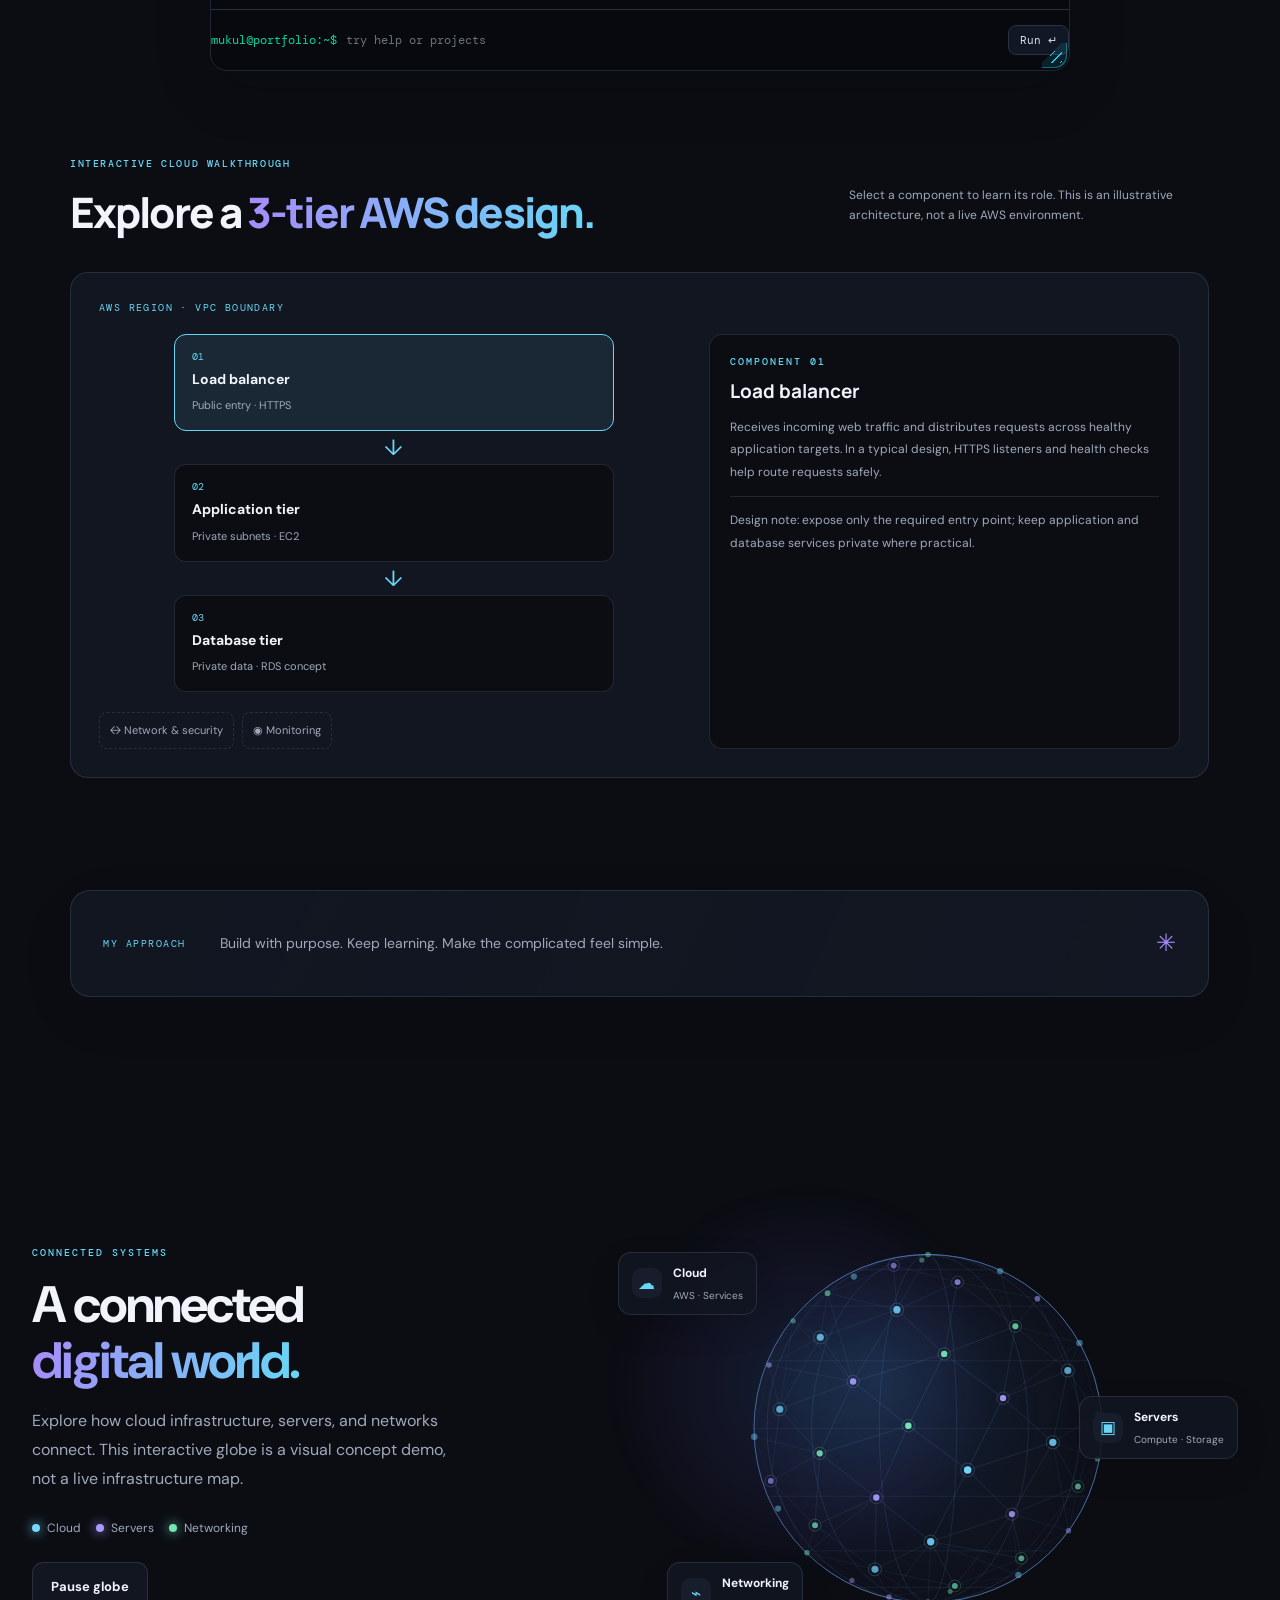
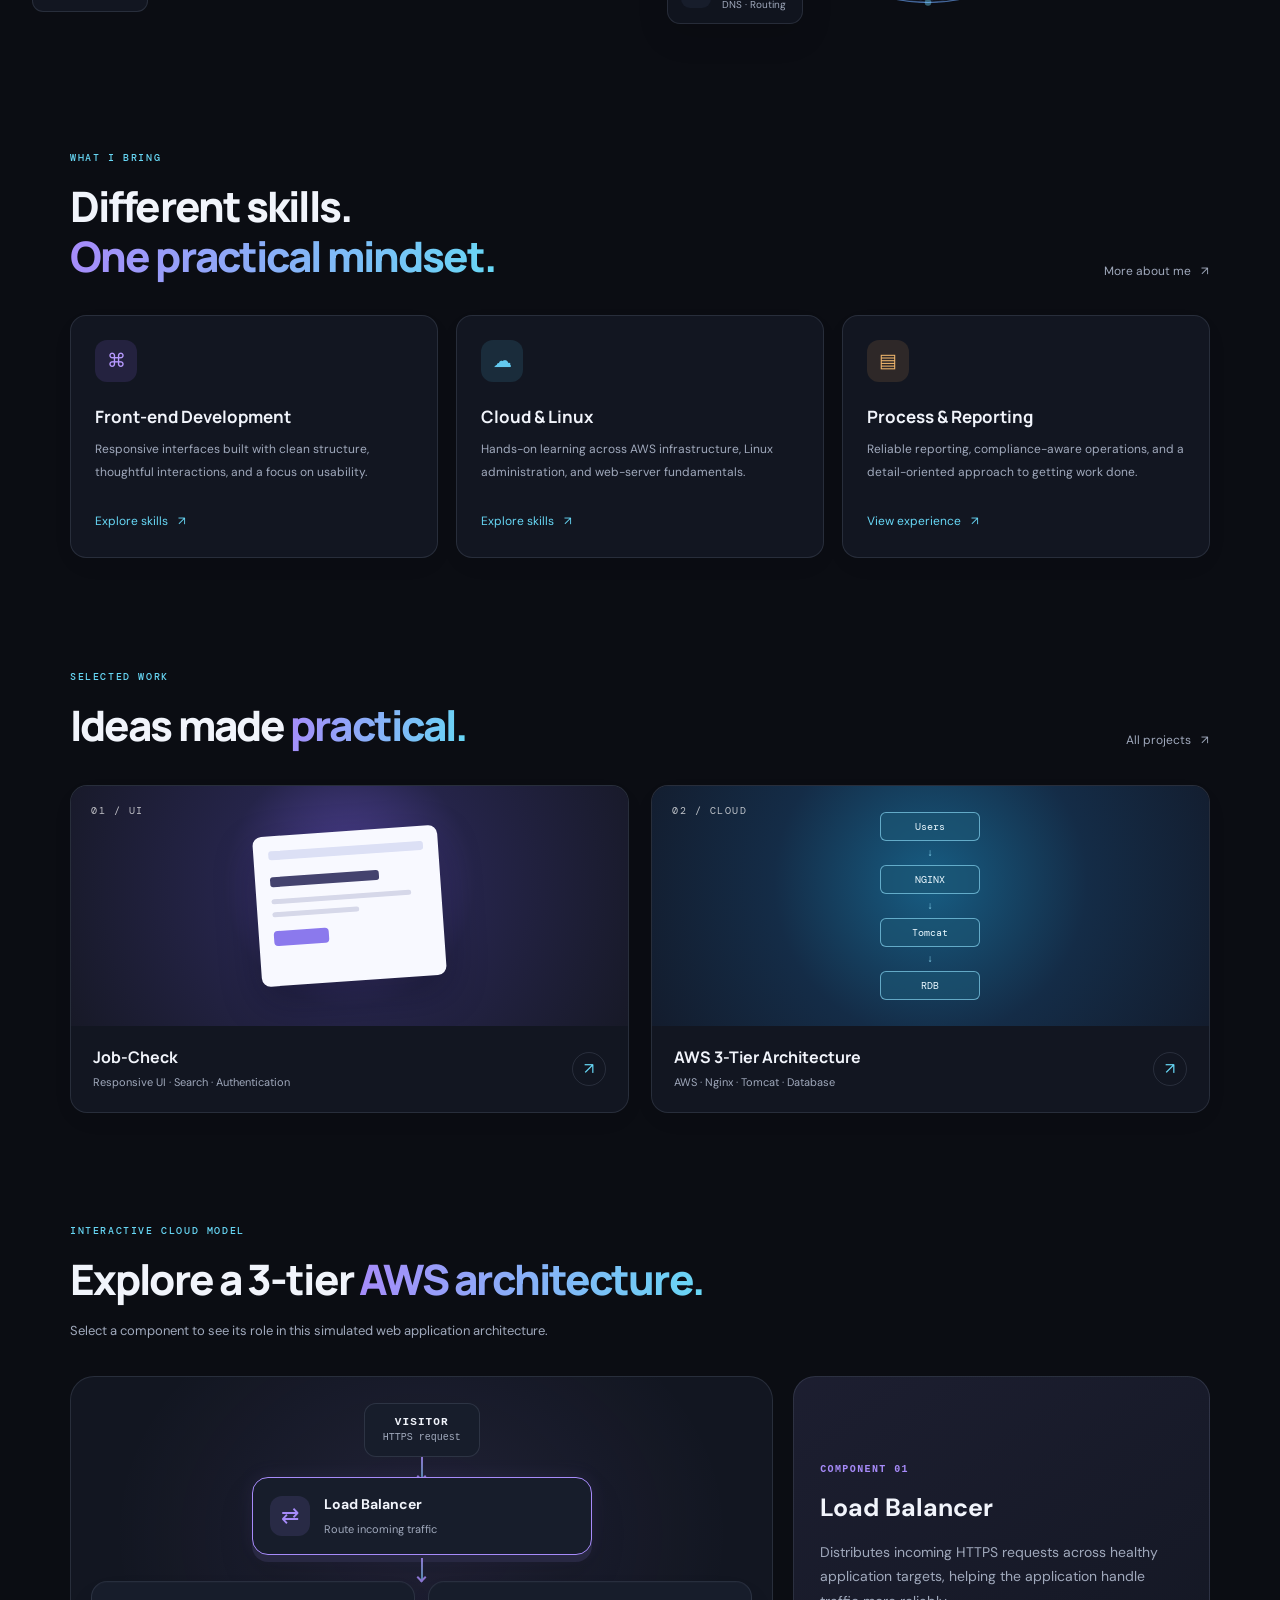
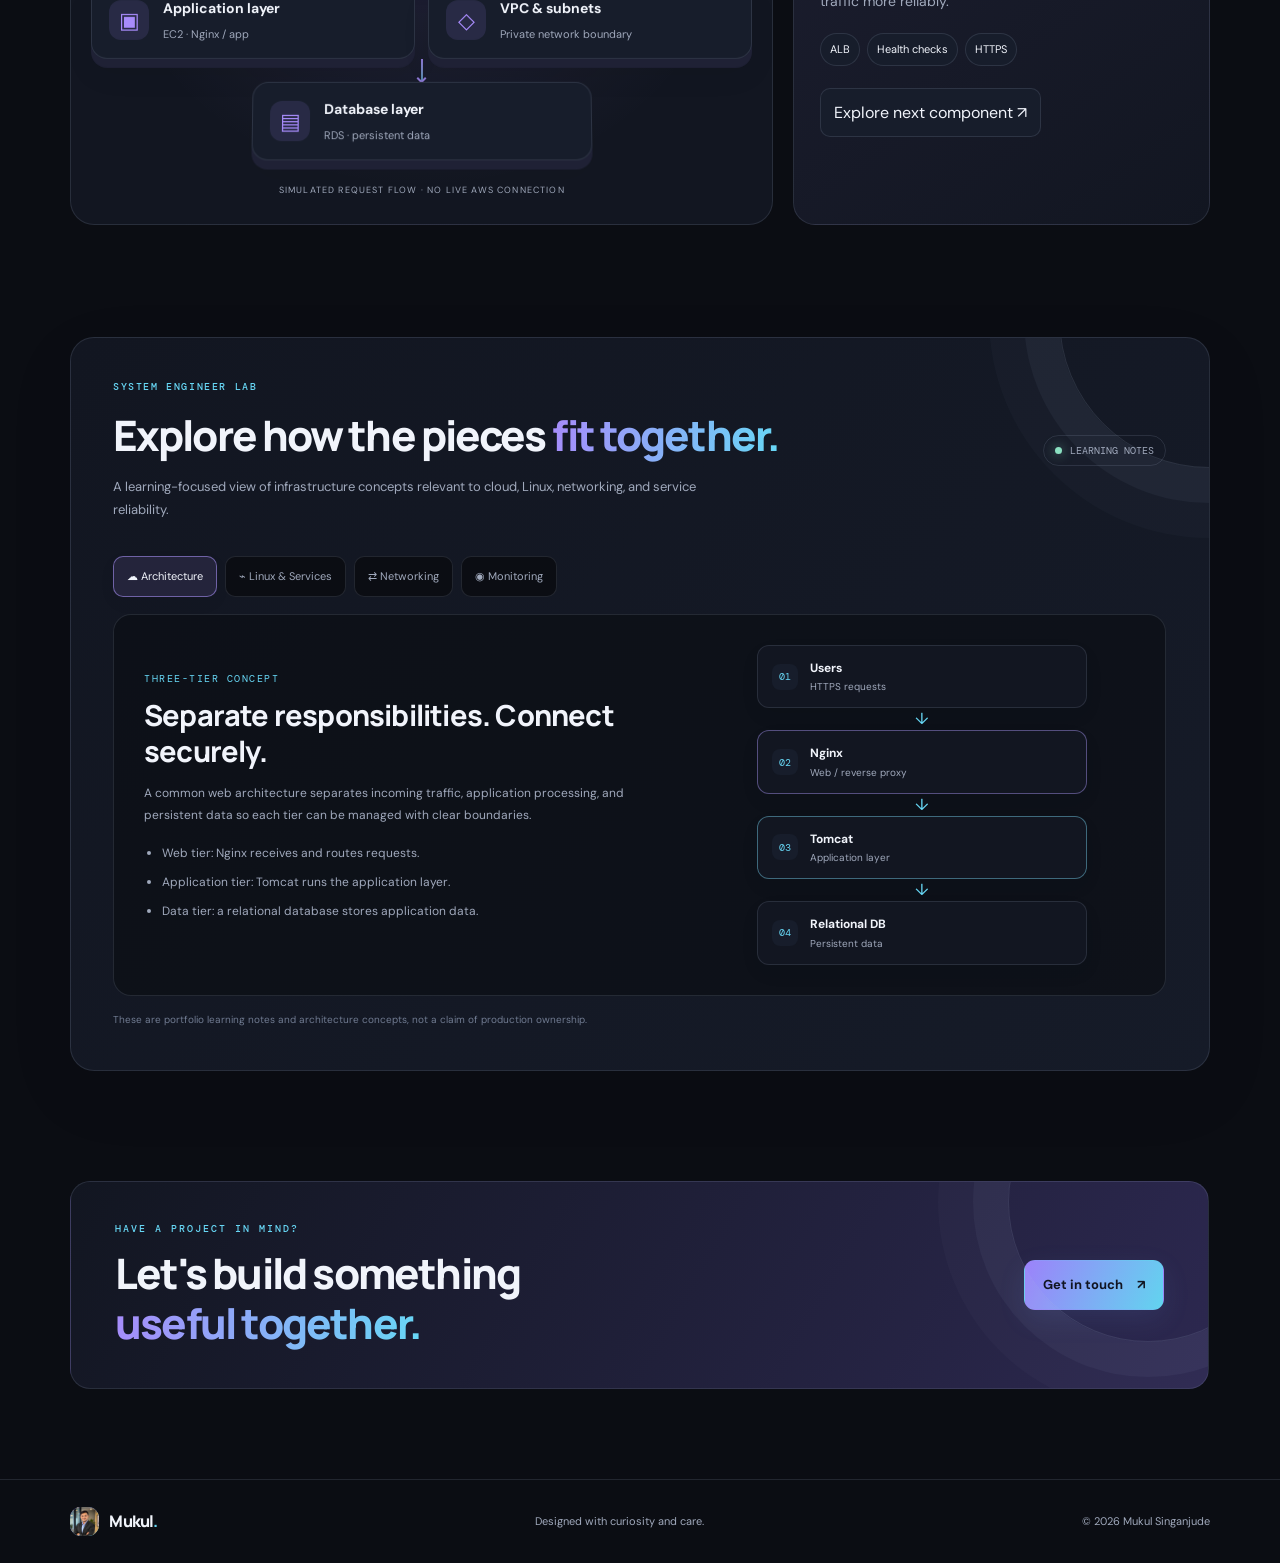
==== commit 7fc89216: "Refresh true rotating globe assets" ====
--- a/index.html
+++ b/index.html
@@ -5,8 +5,8 @@
 <meta charset="utf-8"/><meta content="width=device-width, initial-scale=1.0" name="viewport"/>
 <meta content="Mukul Singanjude — front-end development, cloud and process operations portfolio." name="description"/>
 <title>Mukul Singanjude | Personal Portfolio</title>
-<link rel="stylesheet" href="./styles.css?v=rotating-globe-20261023"/>
-<script src="./script.js?v=rotating-globe-20261023" defer></script>
+<link rel="stylesheet" href="./styles.css?v=true-3d-canvas-globe-20261023"/>
+<script src="./script.js?v=true-3d-canvas-globe-20261023" defer></script>
 <link id="portfolio-favicon" rel="icon" type="image/svg+xml" href="data:image/svg+xml,%3Csvg xmlns='http://www.w3.org/2000/svg' viewBox='0 0 64 64'%3E%3Cdefs%3E%3ClinearGradient id='g'%3E%3Cstop stop-color='%239a7cf7'/%3E%3Cstop offset='1' stop-color='%235dd8f1'/%3E%3C/linearGradient%3E%3C/defs%3E%3Crect width='64' height='64' rx='13' fill='url(%23g)'/%3E%3Ctext x='32' y='44' font-size='40' font-family='Arial,sans-serif' font-weight='700' text-anchor='middle' fill='%2310131d'%3EM%3C/text%3E%3C/svg%3E"/>
 
 
--- a/styles.css
+++ b/styles.css
@@ -1692,13 +1692,12 @@
 }
 
 
-/* Connected Systems repair: centered responsive layout and a dependable SVG globe. */
+/* Connected Systems: centered responsive canvas globe with true 3D rotation. */
 #page-index .network-globe-section{
   box-sizing:border-box;
   width:min(1280px,calc(100% - 64px))!important;
   max-width:1280px!important;
-  margin-left:auto!important;
-  margin-right:auto!important;
+  margin-inline:auto!important;
   grid-template-columns:minmax(0,.9fr) minmax(0,1.1fr);
   gap:clamp(28px,4vw,56px);
   overflow:visible!important;
@@ -1718,45 +1717,30 @@
   aspect-ratio:4/3;
   margin-inline:auto!important;
   overflow:visible;
-}
-#page-index .network-globe-art{
-  position:absolute;
-  inset:0;
+  isolation:isolate;
+}
+#page-index #network-globe-canvas{
+  position:absolute!important;
+  inset:0!important;
+  display:block!important;
+  width:100%!important;
+  height:100%!important;
+  max-width:none!important;
+  min-width:0!important;
+  border:0!important;
+  padding:0!important;
+  margin:0!important;
+  background:transparent!important;
+  object-fit:fill;
+  image-rendering:auto;
   z-index:1;
-  display:block;
-  width:100%;
-  height:100%;
-  background:transparent!important;
+}
+#page-index .network-globe-wrap:before{
   pointer-events:none;
-}
-#page-index .network-globe-art svg{
-  display:block;
-  width:100%;
-  height:100%;
-  max-width:none;
-  overflow:visible;
-  background:transparent!important;
-  transform-origin:50% 50%;
-  animation:connected-globe-float 11s ease-in-out infinite;
-}
-#page-index .network-globe-art .globe-node{
-  transform-box:fill-box;
-  transform-origin:center;
-  animation:connected-globe-pulse 3.8s ease-in-out infinite;
-}
-#page-index .network-globe-art .globe-node:nth-child(3n+2){animation-delay:.8s}
-#page-index .network-globe-art .globe-node:nth-child(3n){animation-delay:1.5s}
-#page-index .network-globe-wrap.is-paused .network-globe-art svg,
-#page-index .network-globe-wrap.is-paused .network-globe-art .globe-node{
-  animation-play-state:paused!important;
-}
-@keyframes connected-globe-float{
-  0%,100%{transform:translateY(0)}
-  50%{transform:translateY(-5px)}
-}
-@keyframes connected-globe-pulse{
-  0%,100%{opacity:.78;transform:scale(1)}
-  50%{opacity:1;transform:scale(1.2)}
+  z-index:0;
+}
+#page-index .network-globe-wrap .globe-label{
+  z-index:2;
 }
 @media(max-width:760px){
   #page-index .network-globe-section{
@@ -1773,35 +1757,3 @@
     margin-inline:auto!important;
   }
 }
-@media(prefers-reduced-motion:reduce){
-  #page-index .network-globe-art svg,
-  #page-index .network-globe-art .globe-node{animation:none!important}
-}
-html[data-reduce-motion="true"] #page-index .network-globe-art svg,
-html[data-reduce-motion="true"] #page-index .network-globe-art .globe-node{
-  animation-play-state:paused!important;
-}
-
-
-/* Actual globe rotation: animate the globe's wireframe and network surface
-   around a vertical axis while keeping the outer sphere and floating labels fixed. */
-#page-index .network-globe-art .globe-rotating-surface{
-  transform-box:view-box;
-  transform-origin:50% 50%;
-  transform-style:preserve-3d;
-  backface-visibility:visible;
-  animation:connected-globe-spin 18s linear infinite;
-}
-@keyframes connected-globe-spin{
-  from{transform:perspective(1100px) rotateY(0deg)}
-  to{transform:perspective(1100px) rotateY(360deg)}
-}
-#page-index .network-globe-wrap.is-paused .network-globe-art .globe-rotating-surface{
-  animation-play-state:paused!important;
-}
-@media(prefers-reduced-motion:reduce){
-  #page-index .network-globe-art .globe-rotating-surface{animation:none!important}
-}
-html[data-reduce-motion="true"] #page-index .network-globe-art .globe-rotating-surface{
-  animation-play-state:paused!important;
-}
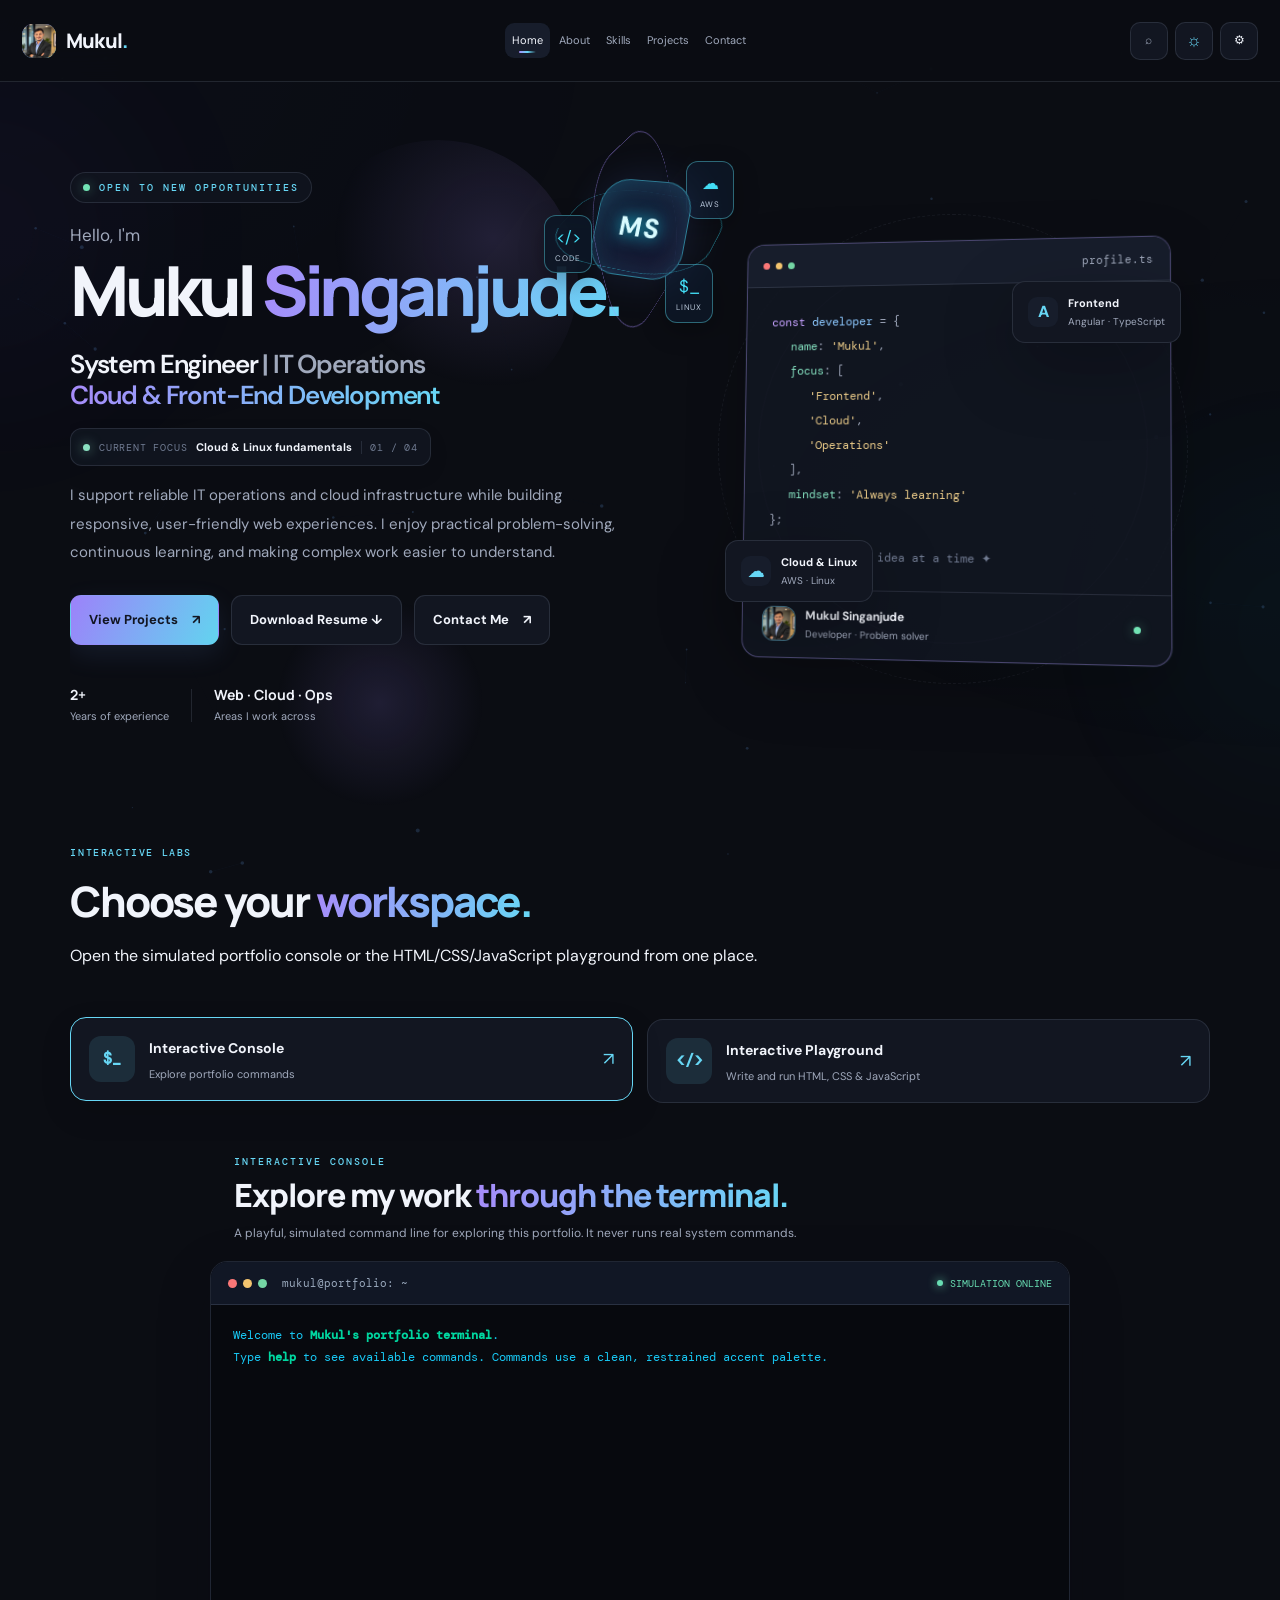
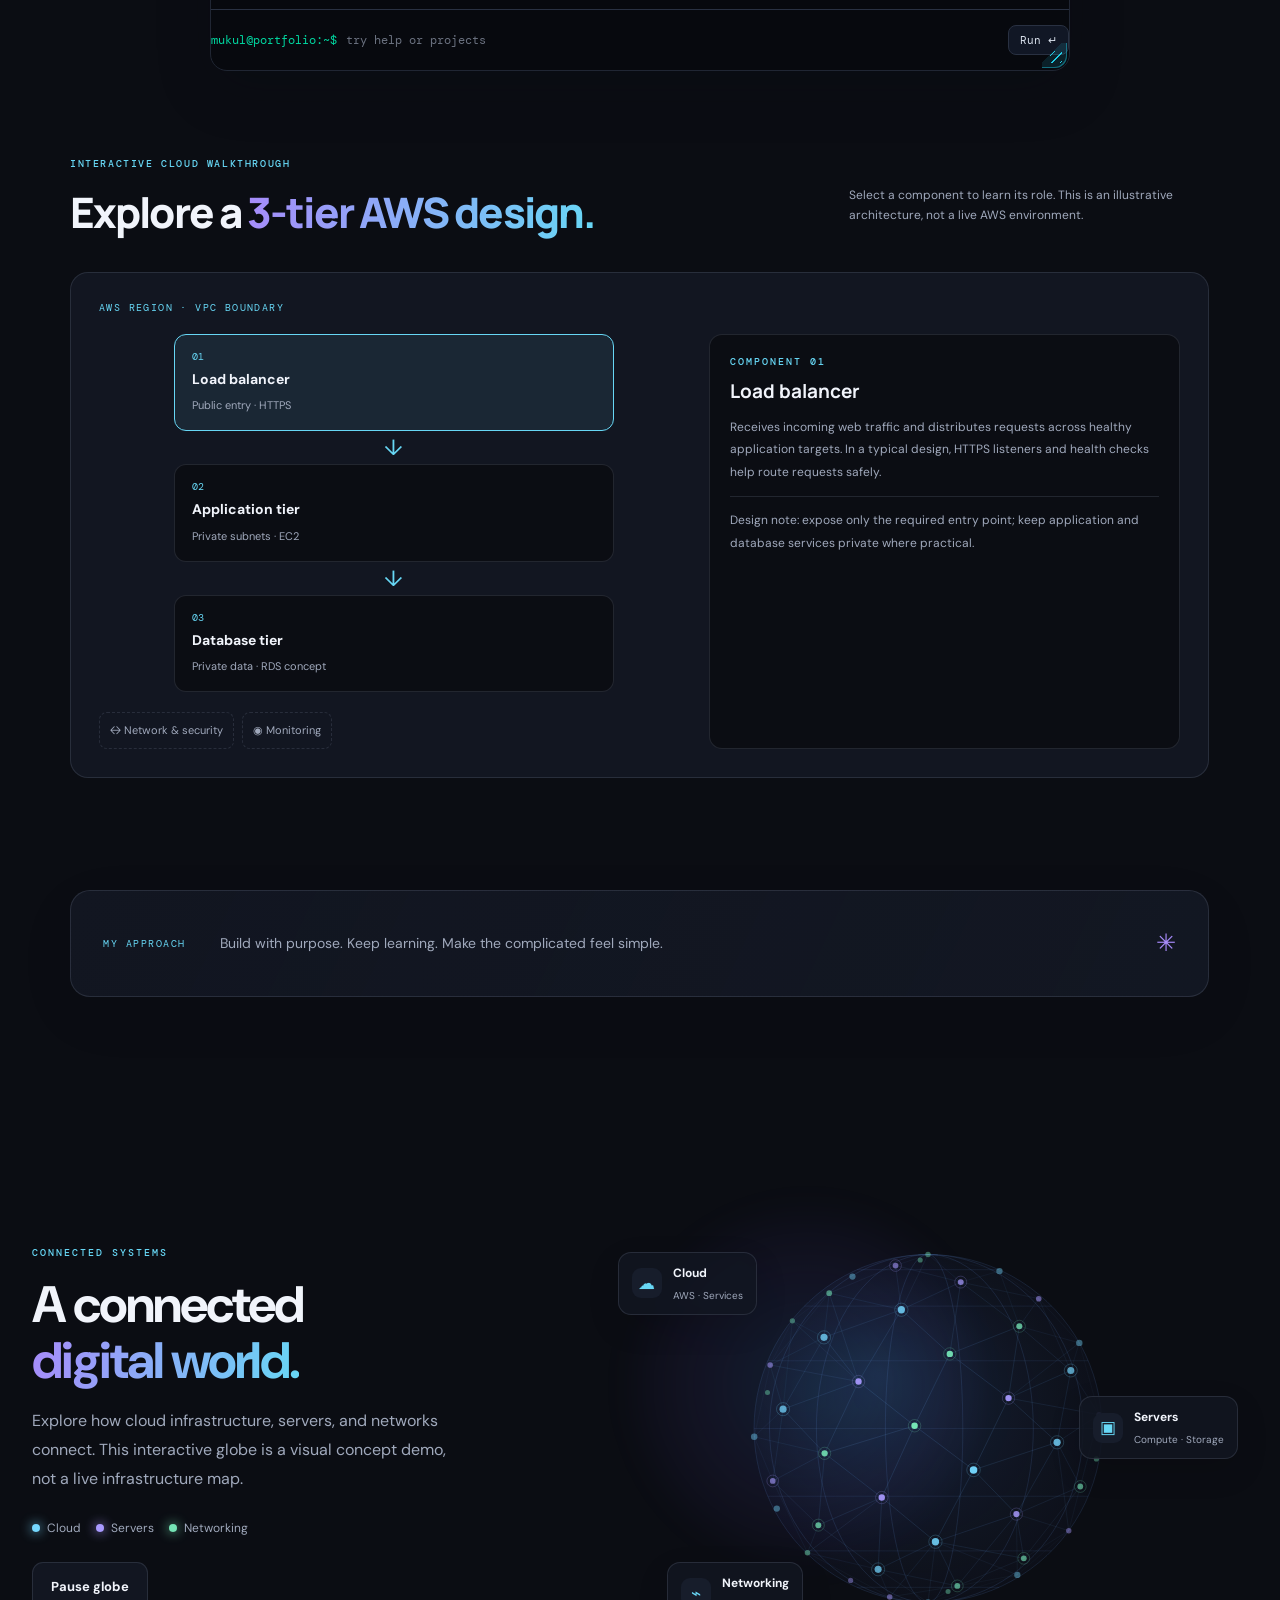
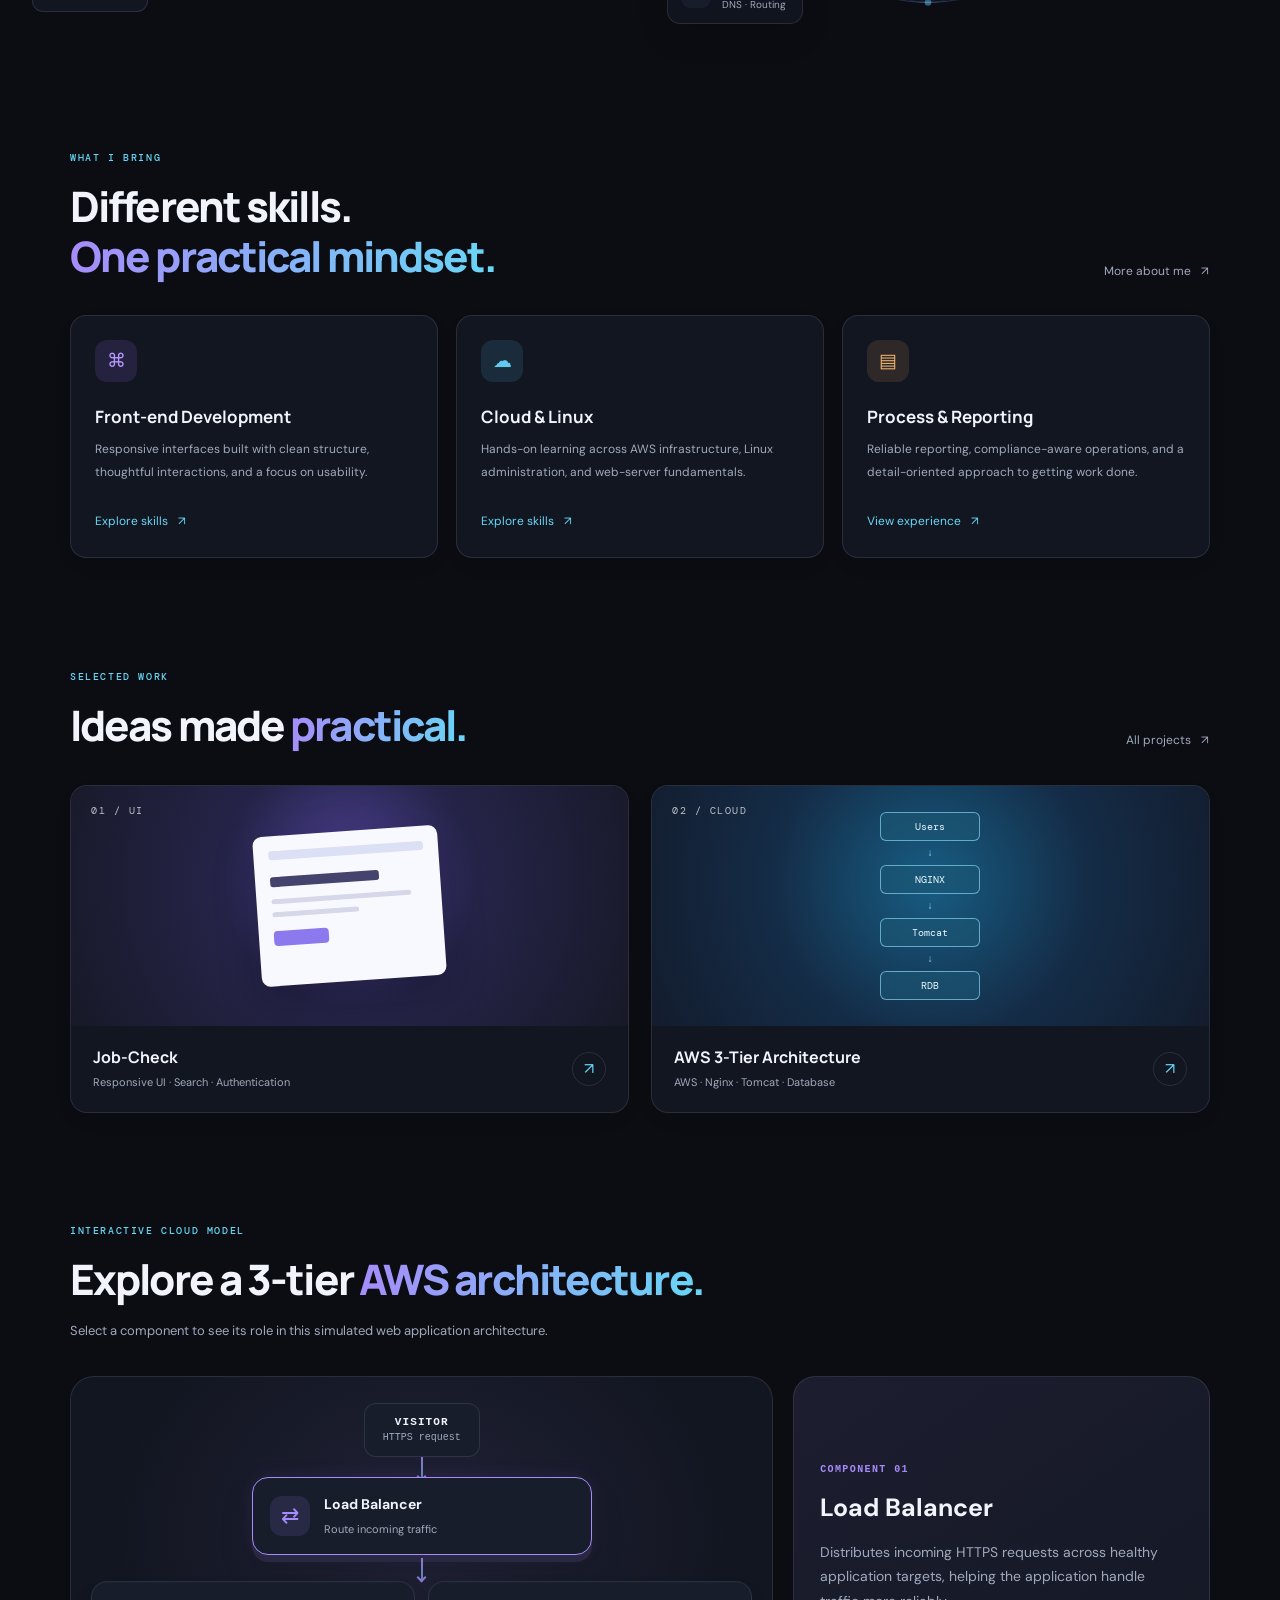
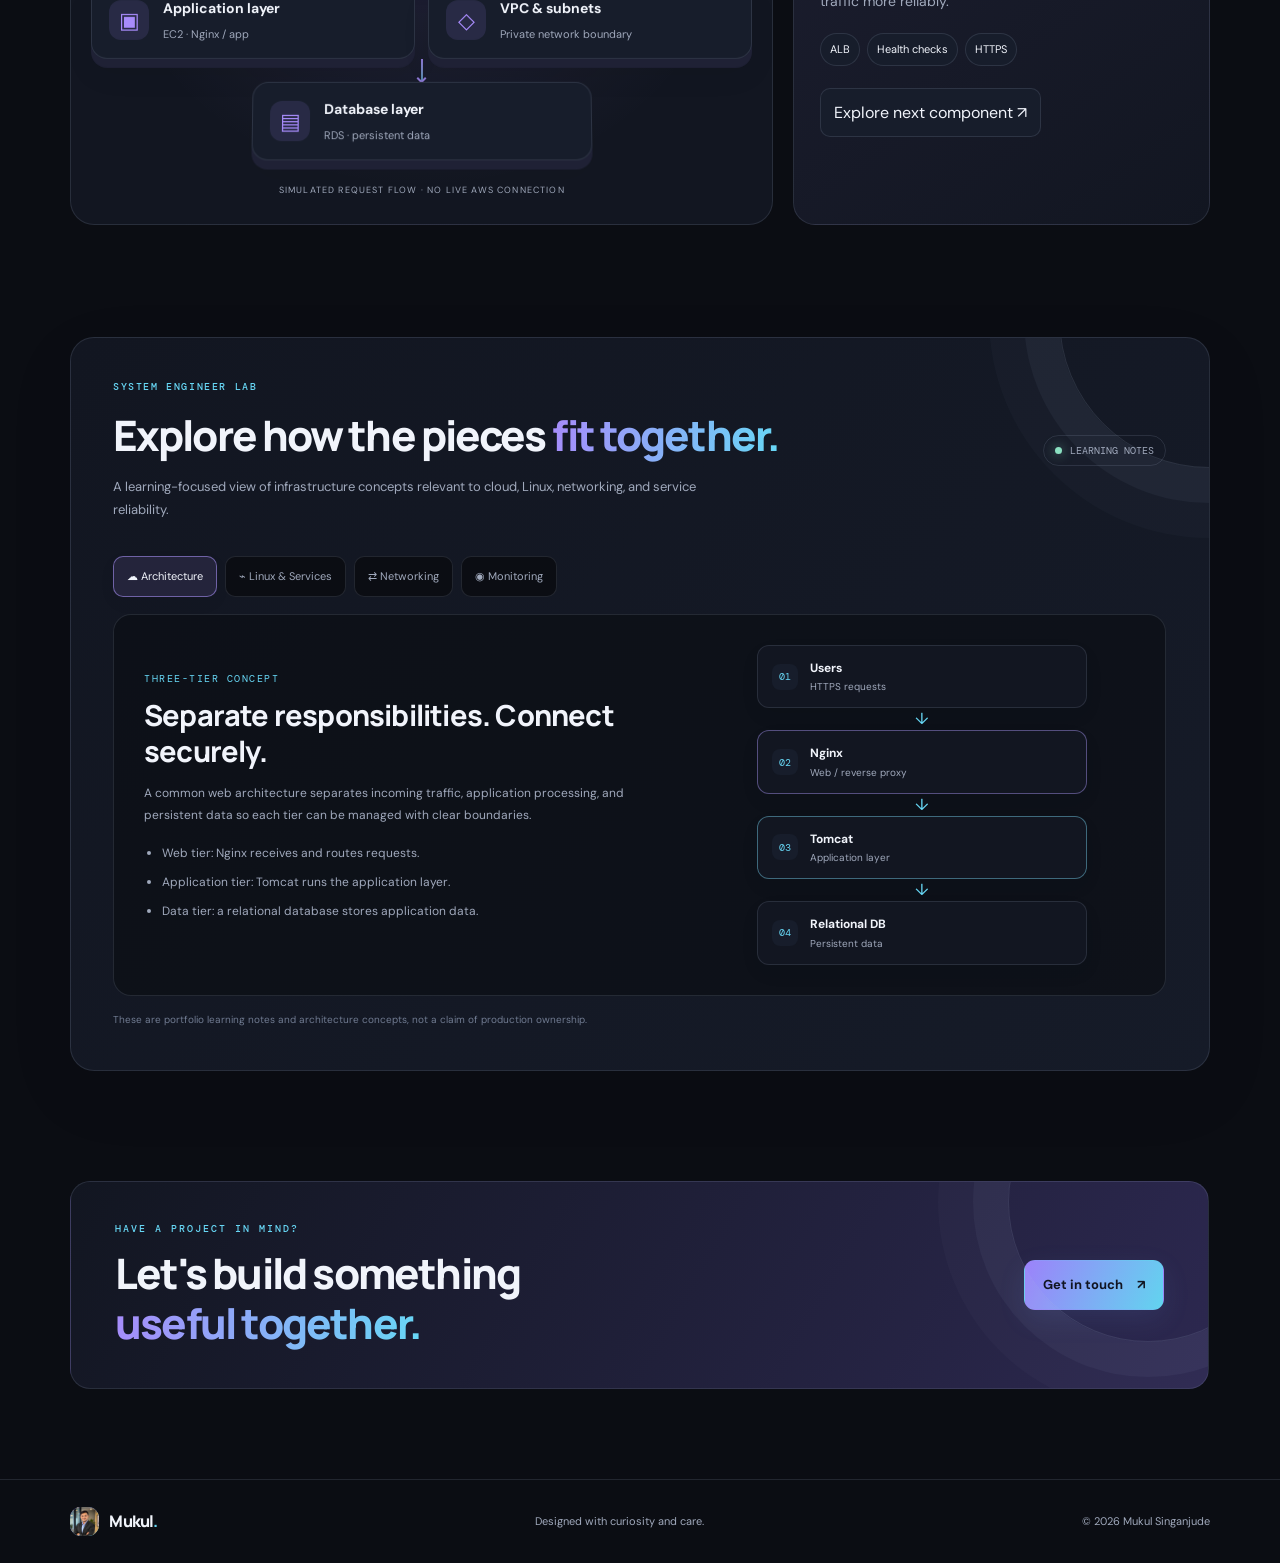
==== commit 1ca289b9: "Refresh script cache after removing globe outline" ====
--- a/index.html
+++ b/index.html
@@ -6,7 +6,7 @@
 <meta content="Mukul Singanjude — front-end development, cloud and process operations portfolio." name="description"/>
 <title>Mukul Singanjude | Personal Portfolio</title>
 <link rel="stylesheet" href="./styles.css?v=true-3d-canvas-globe-20261023"/>
-<script src="./script.js?v=true-3d-canvas-globe-20261023" defer></script>
+<script src="./script.js?v=globe-outline-removed-20261023" defer></script>
 <link id="portfolio-favicon" rel="icon" type="image/svg+xml" href="data:image/svg+xml,%3Csvg xmlns='http://www.w3.org/2000/svg' viewBox='0 0 64 64'%3E%3Cdefs%3E%3ClinearGradient id='g'%3E%3Cstop stop-color='%239a7cf7'/%3E%3Cstop offset='1' stop-color='%235dd8f1'/%3E%3C/linearGradient%3E%3C/defs%3E%3Crect width='64' height='64' rx='13' fill='url(%23g)'/%3E%3Ctext x='32' y='44' font-size='40' font-family='Arial,sans-serif' font-weight='700' text-anchor='middle' fill='%2310131d'%3EM%3C/text%3E%3C/svg%3E"/>
 
 
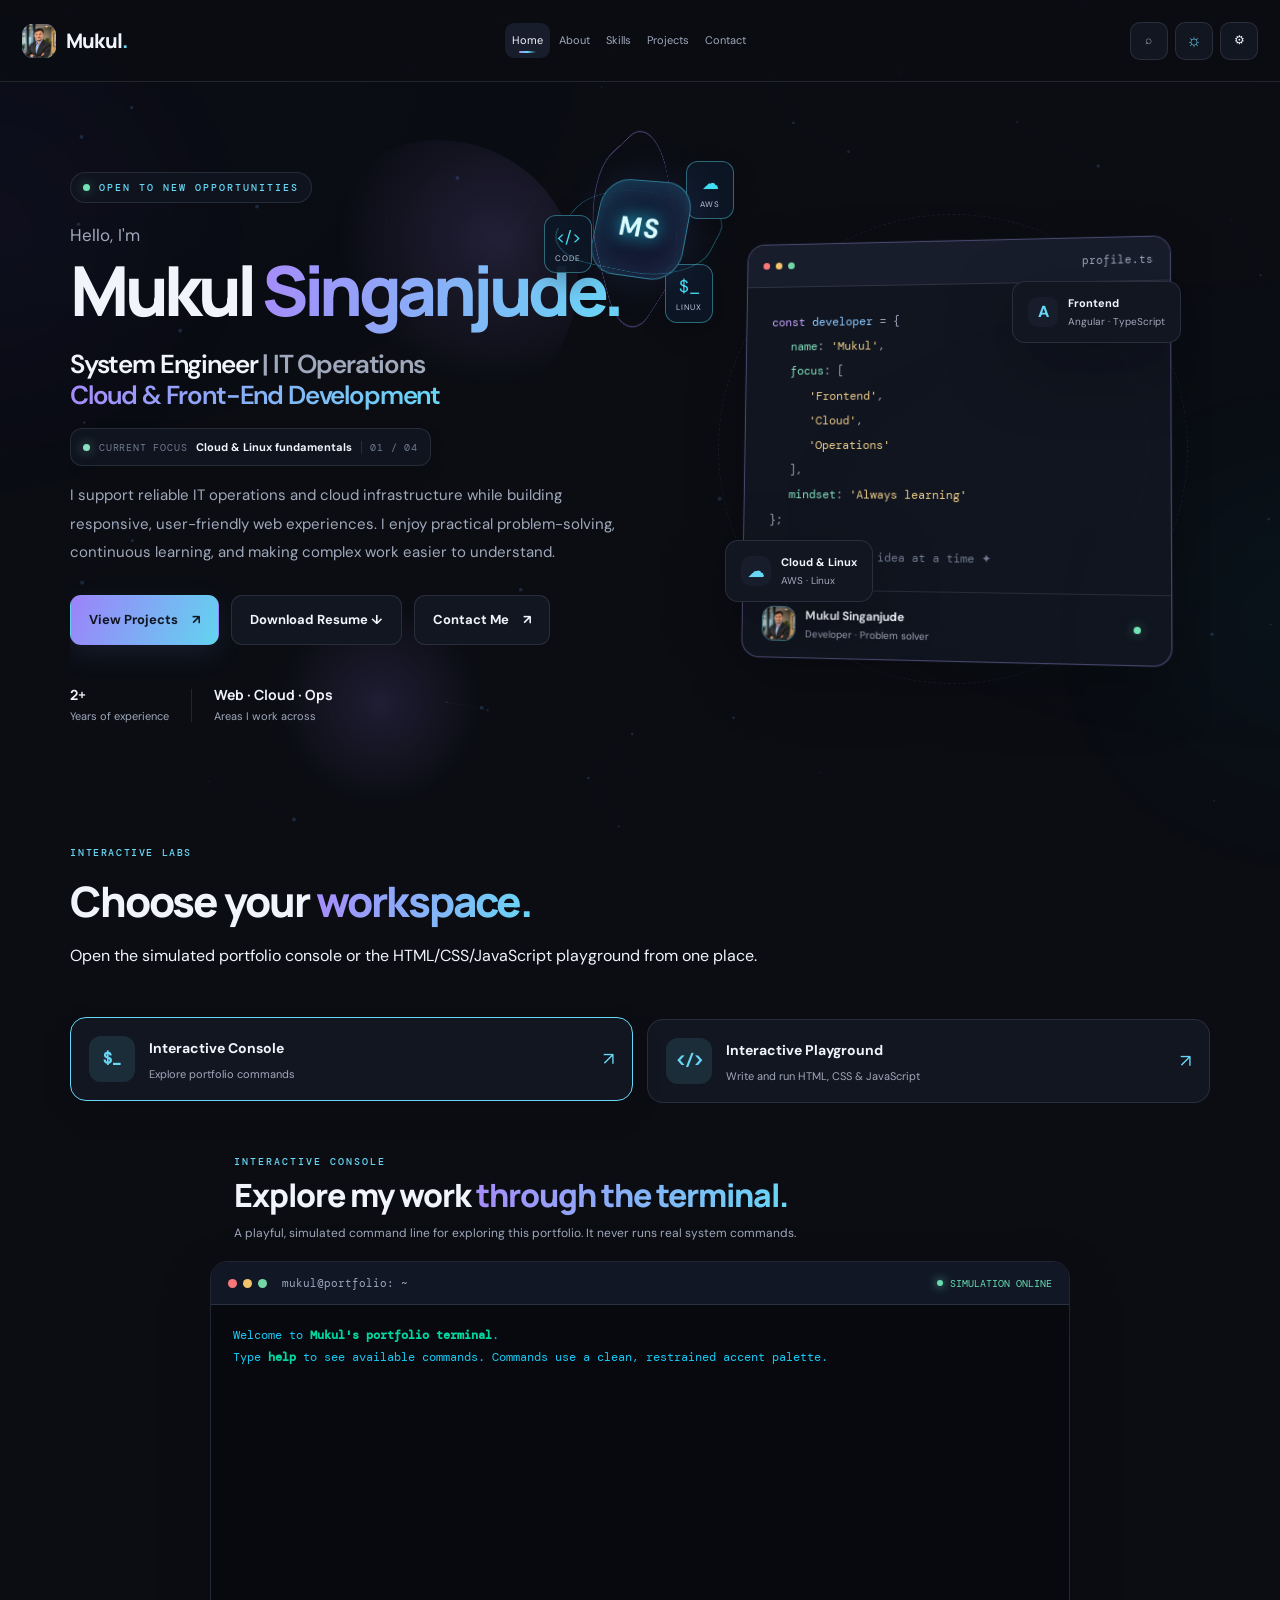
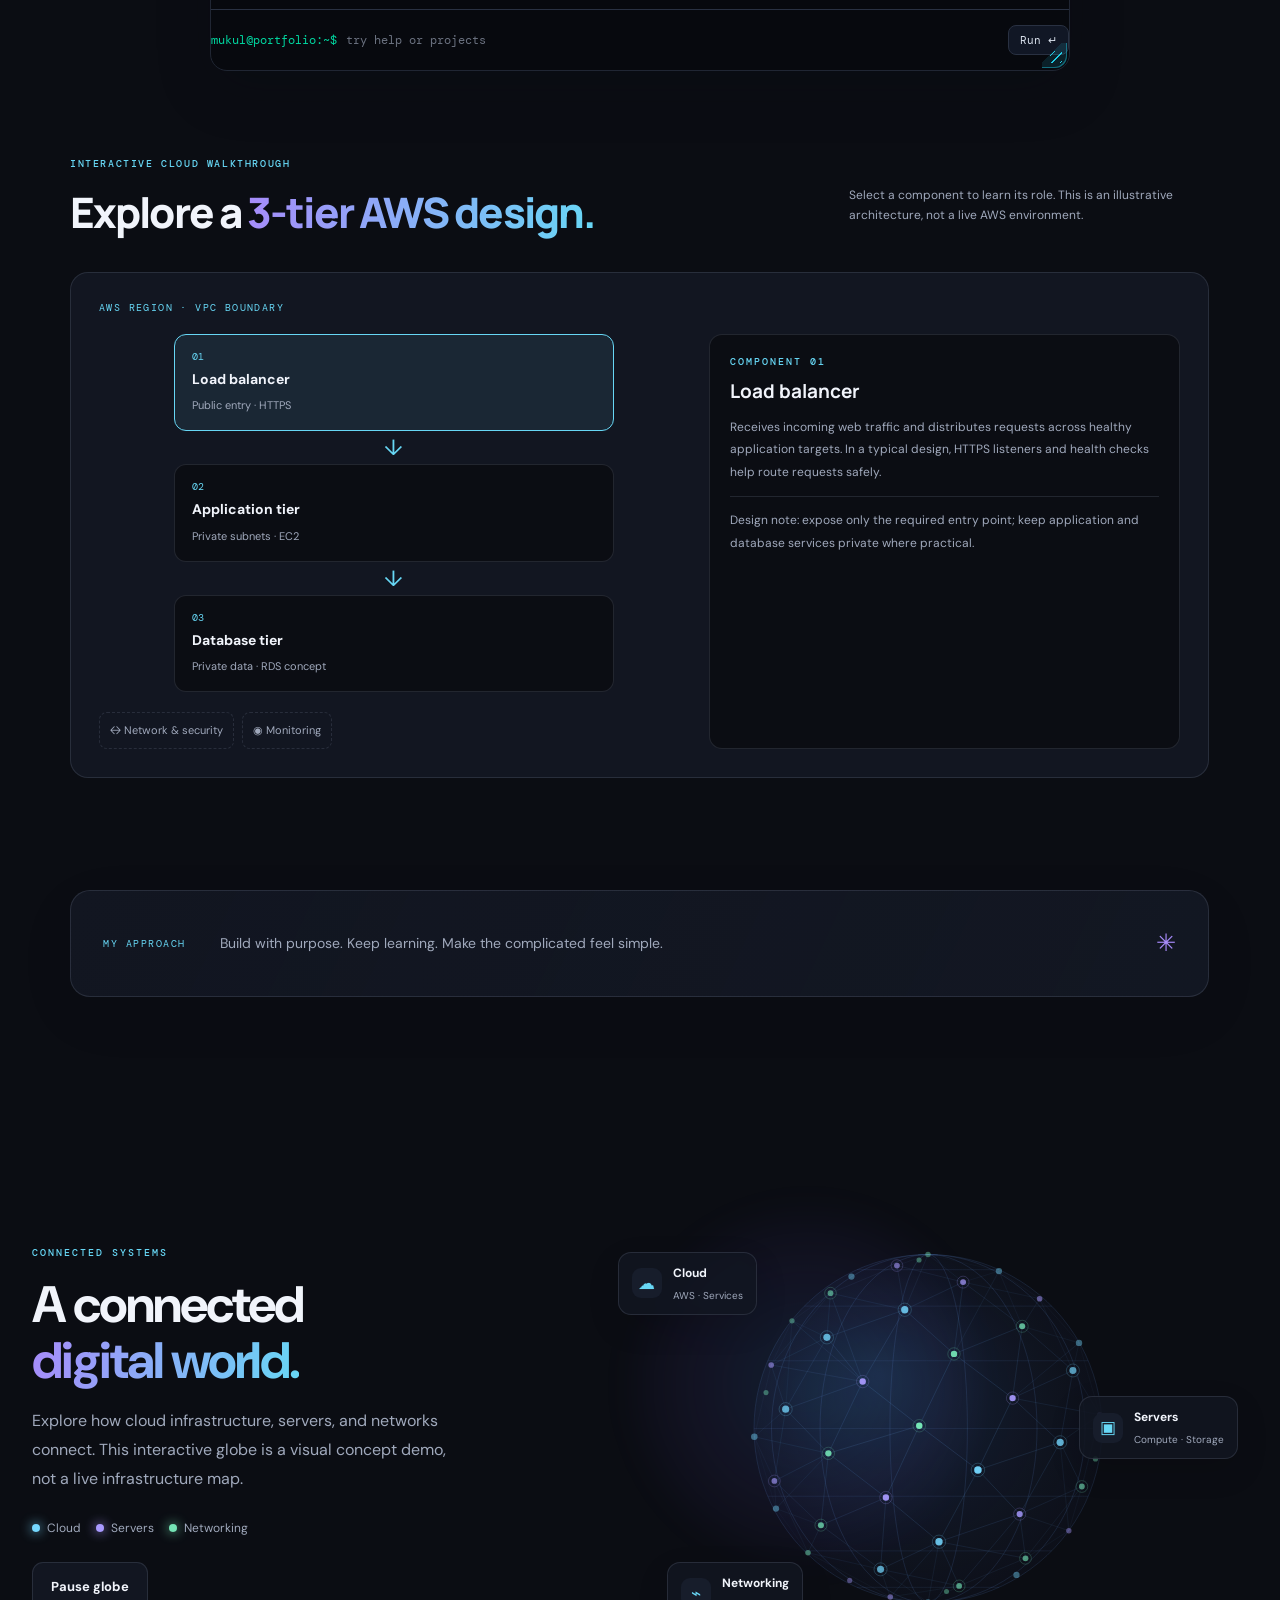
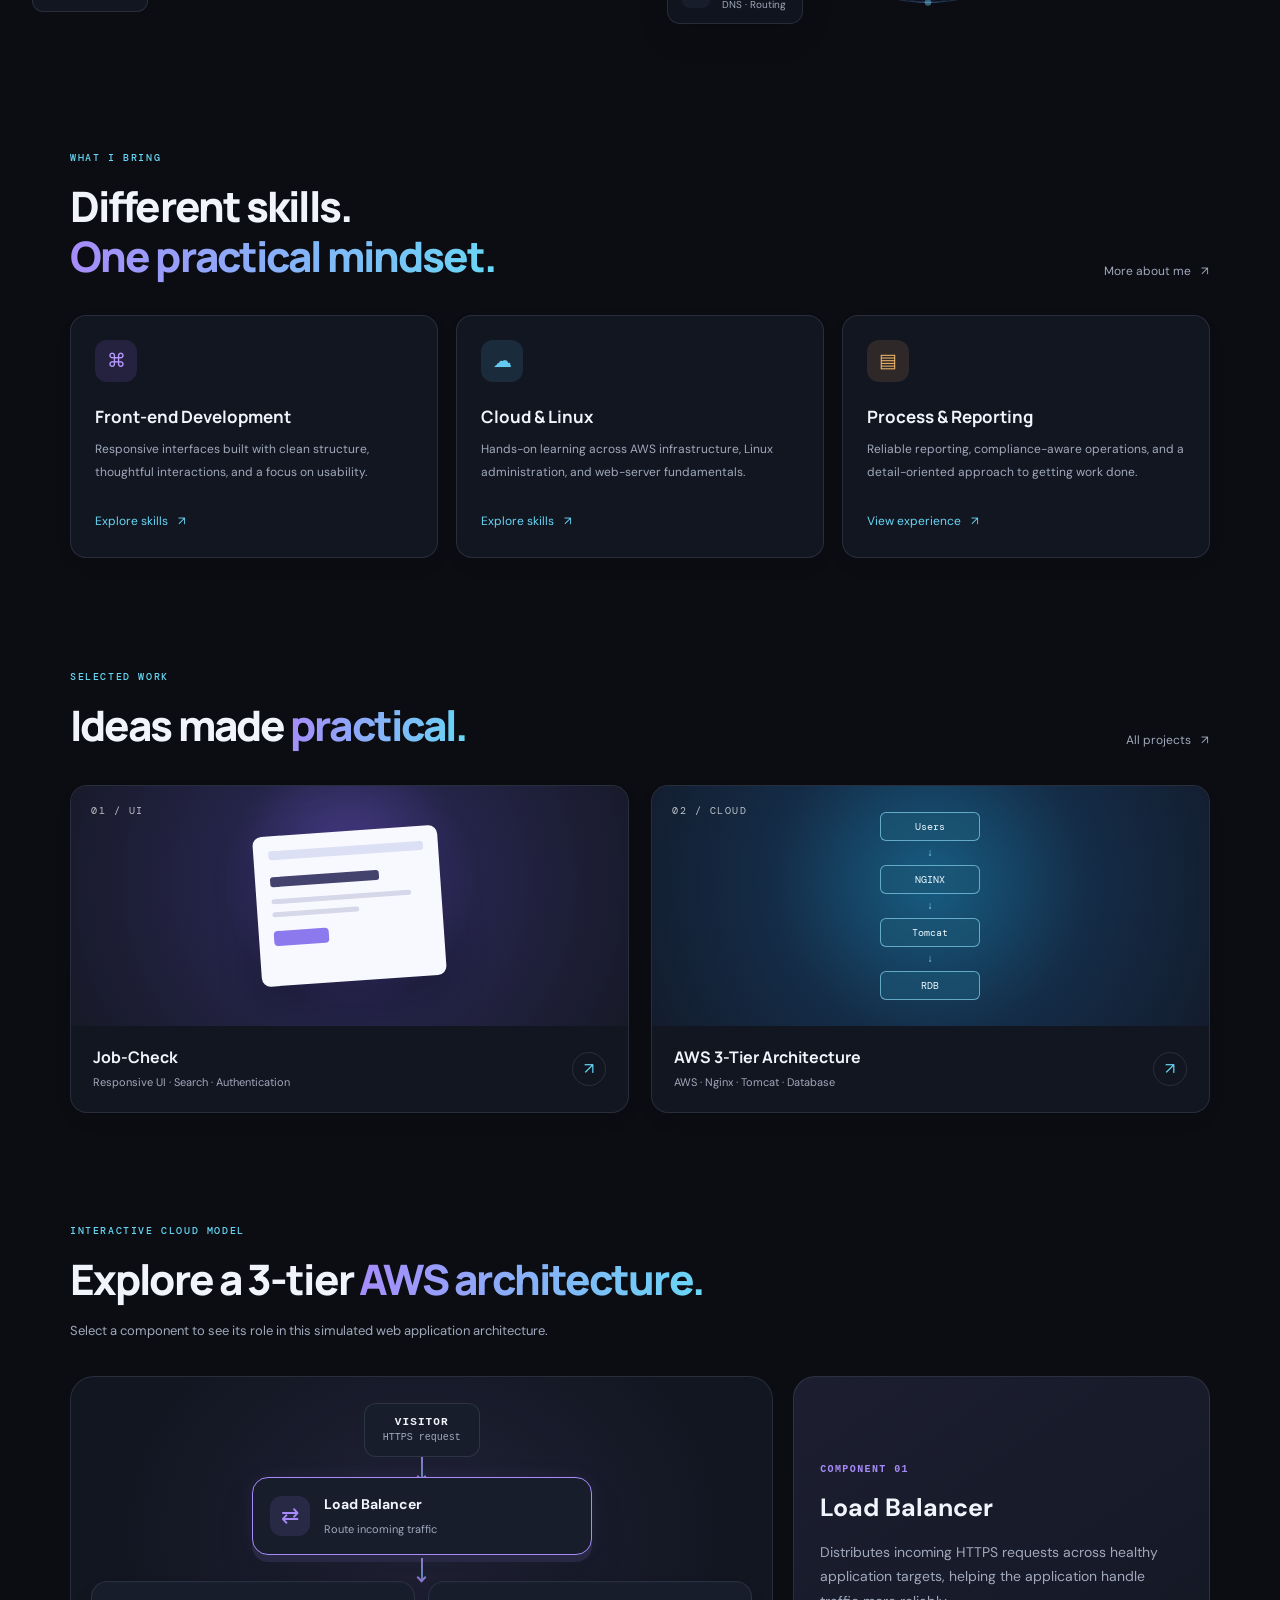
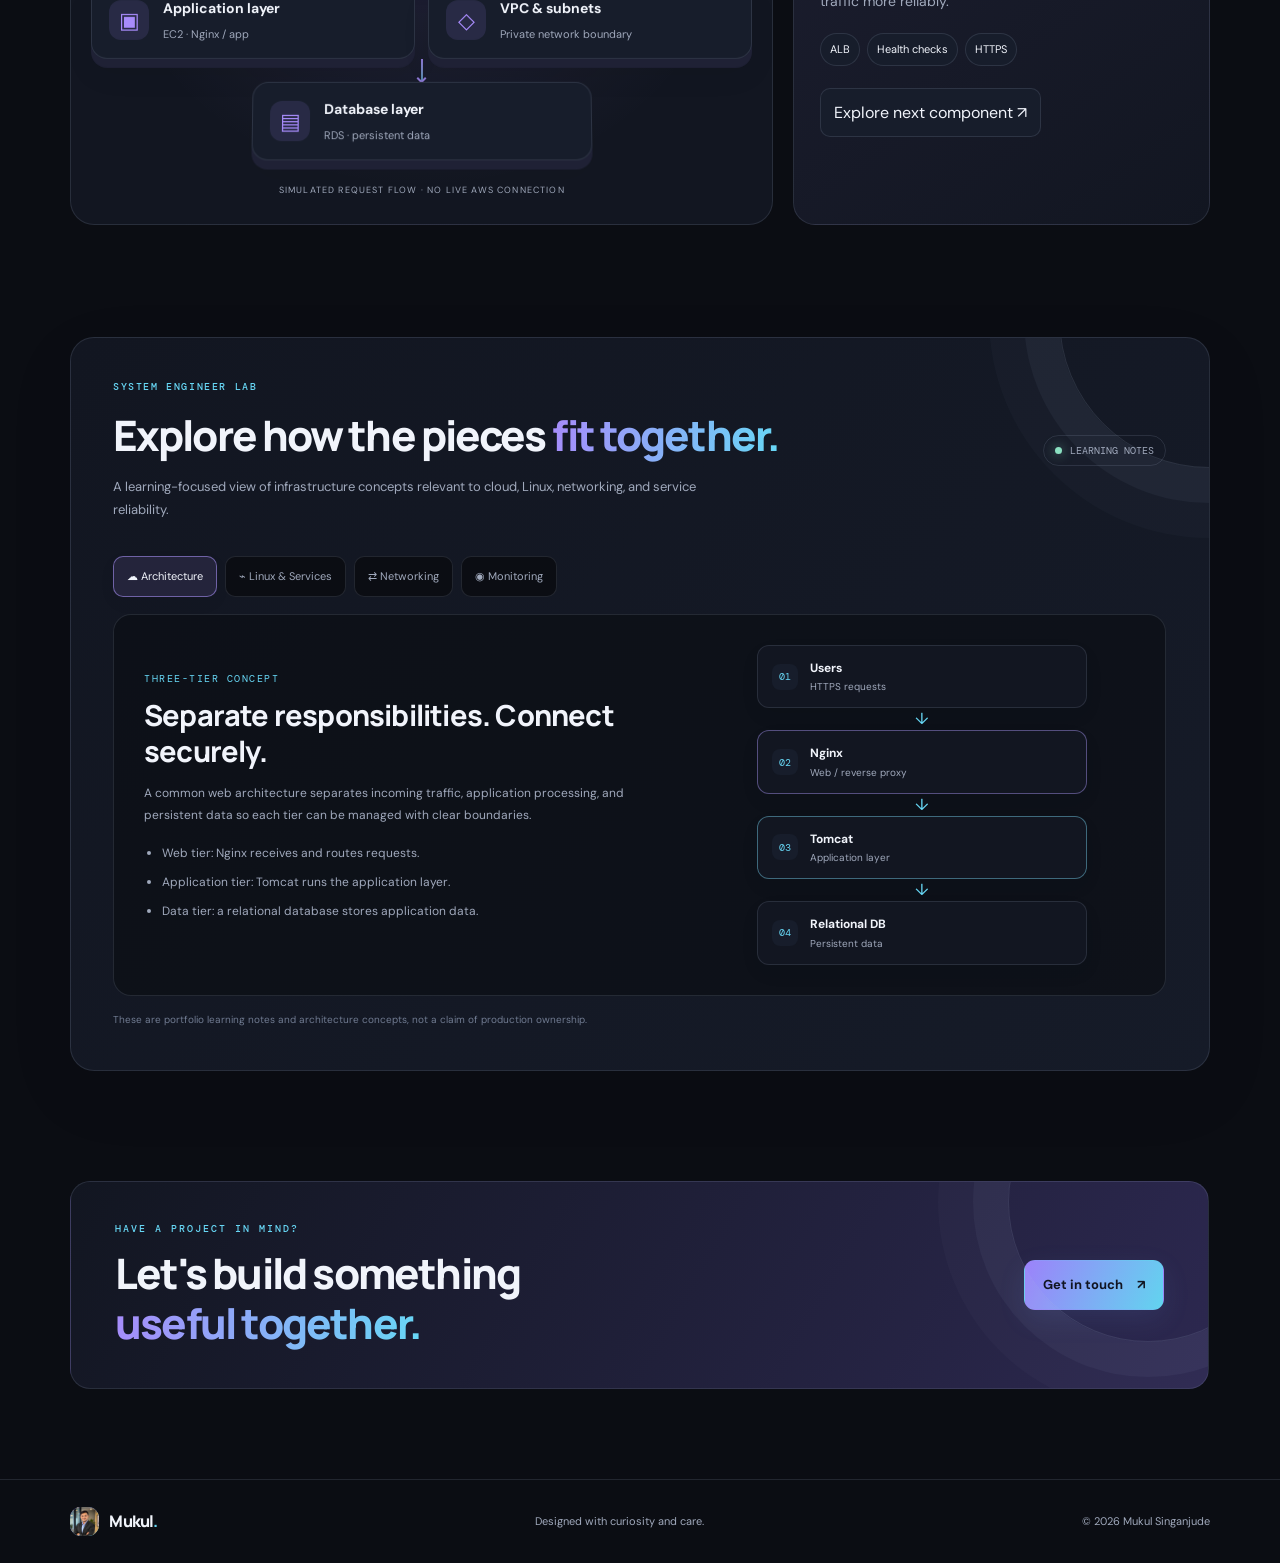
==== commit 797bd61b: "Remove Responsive Design Lab from portfolio" ====
--- a/index.html
+++ b/index.html
@@ -767,7 +767,7 @@
   </div>
 </dialog>
 <div class="section-wrap project-carousel-controls" id="project-carousel-controls" aria-label="Project slider controls"><div class="project-carousel-arrows"><button class="project-carousel-arrow" id="project-prev" type="button" aria-label="Previous project">←</button><button class="project-carousel-arrow" id="project-next" type="button" aria-label="Next project">→</button></div><div class="project-carousel-dots" id="project-carousel-dots" aria-label="Choose a project"></div><span class="project-carousel-count" id="project-carousel-count" aria-live="polite">01 / 03</span></div><p class="empty-state" hidden="" id="projects-empty">No projects match your search. Try another keyword or category.</p>
-<section class="section-wrap cta-panel reveal"><div><p class="eyebrow">COLLABORATE</p><h2>Have an idea worth<br/><span class="gradient-text">bringing to life?</span></h2></div><a class="btn btn-primary" href="contact.html">Let's talk <span>↗</span></a></section><section class="section-wrap section-block device-lab"><p class="eyebrow">RESPONSIVE DESIGN LAB</p><h2>One experience. <span class="gradient-text">Every screen.</span></h2><p class="muted">Switch device sizes to preview a sample responsive layout.</p><div class="device-toolbar"><button aria-pressed="true" class="device-choice active" data-device="desktop" type="button">Desktop</button><button aria-pressed="false" class="device-choice" data-device="tablet" type="button">Tablet</button><button aria-pressed="false" class="device-choice" data-device="mobile" type="button">Mobile</button><span id="device-size-label">Preview · Desktop</span></div><div class="preview-stage"><div class="preview-frame desktop" id="preview-frame"><iframe id="responsive-preview" sandbox="allow-scripts" srcdoc="&lt;!doctype html&gt;&lt;meta name=viewport content='width=device-width,initial-scale=1'&gt;&lt;style&gt;body{margin:0;font:15px Arial;background:#f2f6fc;color:#17233b}.nav{padding:18px;background:#101a31;color:white}.hero{padding:28px;background:linear-gradient(120deg,#152440,#315789);color:white}h1{font-size:clamp(24px,5vw,40px)}.cards{display:grid;grid-template-columns:repeat(auto-fit,minmax(120px,1fr));gap:12px;padding:16px}.card{background:white;border:1px solid #dce5f1;border-radius:12px;padding:16px}&lt;/style&gt;&lt;div class=nav&gt;MUKUL / LAB&lt;/div&gt;&lt;div class=hero&gt;&lt;small&gt;RESPONSIVE SAMPLE&lt;/small&gt;&lt;h1&gt;Built for every screen.&lt;/h1&gt;&lt;p&gt;Clean interfaces for desktop, tablet, and mobile.&lt;/p&gt;&lt;/div&gt;&lt;div class=cards&gt;&lt;div class=card&gt;&lt;b&gt;Cloud&lt;/b&gt;&lt;p&gt;Reliable infrastructure.&lt;/p&gt;&lt;/div&gt;&lt;div class=card&gt;&lt;b&gt;Development&lt;/b&gt;&lt;p&gt;User-friendly interfaces.&lt;/p&gt;&lt;/div&gt;&lt;div class=card&gt;&lt;b&gt;Operations&lt;/b&gt;&lt;p&gt;Practical problem-solving.&lt;/p&gt;&lt;/div&gt;&lt;/div&gt;" title="Responsive sample project"></iframe></div></div><p class="preview-note">This is a sample layout demonstration, not a live external project.</p></section>
+<section class="section-wrap cta-panel reveal"><div><p class="eyebrow">COLLABORATE</p><h2>Have an idea worth<br/><span class="gradient-text">bringing to life?</span></h2></div><a class="btn btn-primary" href="contact.html">Let's talk <span>↗</span></a></section>
 </section>
 <section aria-hidden="true" class="app-page" data-page="contact" id="page-contact"><section class="page-hero section-wrap reveal"><p class="eyebrow">CONTACT</p><h1>Let's start a<br/><span class="gradient-text">good conversation.</span></h1><p class="page-lead">Have a role, project, or idea in mind? Send a message draft below. Your entries are saved in this browser so you can come back to them.</p></section>
 <section class="section-wrap contact-layout"><div class="contact-aside reveal"><div class="contact-note"><span class="contact-big-icon">✉</span><h2>Make the first move.</h2><p>I'm interested in connecting around frontend development, IT, cloud learning, and opportunities to solve practical problems.</p></div><div class="contact-method"><span class="method-icon">↗</span><div><strong>Professional profile</strong><p>Add your LinkedIn URL here before publishing.</p></div></div><div class="contact-method"><span class="method-icon">⌘</span><div><strong>Code &amp; projects</strong><p>Add your GitHub URL here before publishing.</p></div></div><p class="small-note">No email or social links have been invented. Add your real contact details before sharing this portfolio.</p></div>
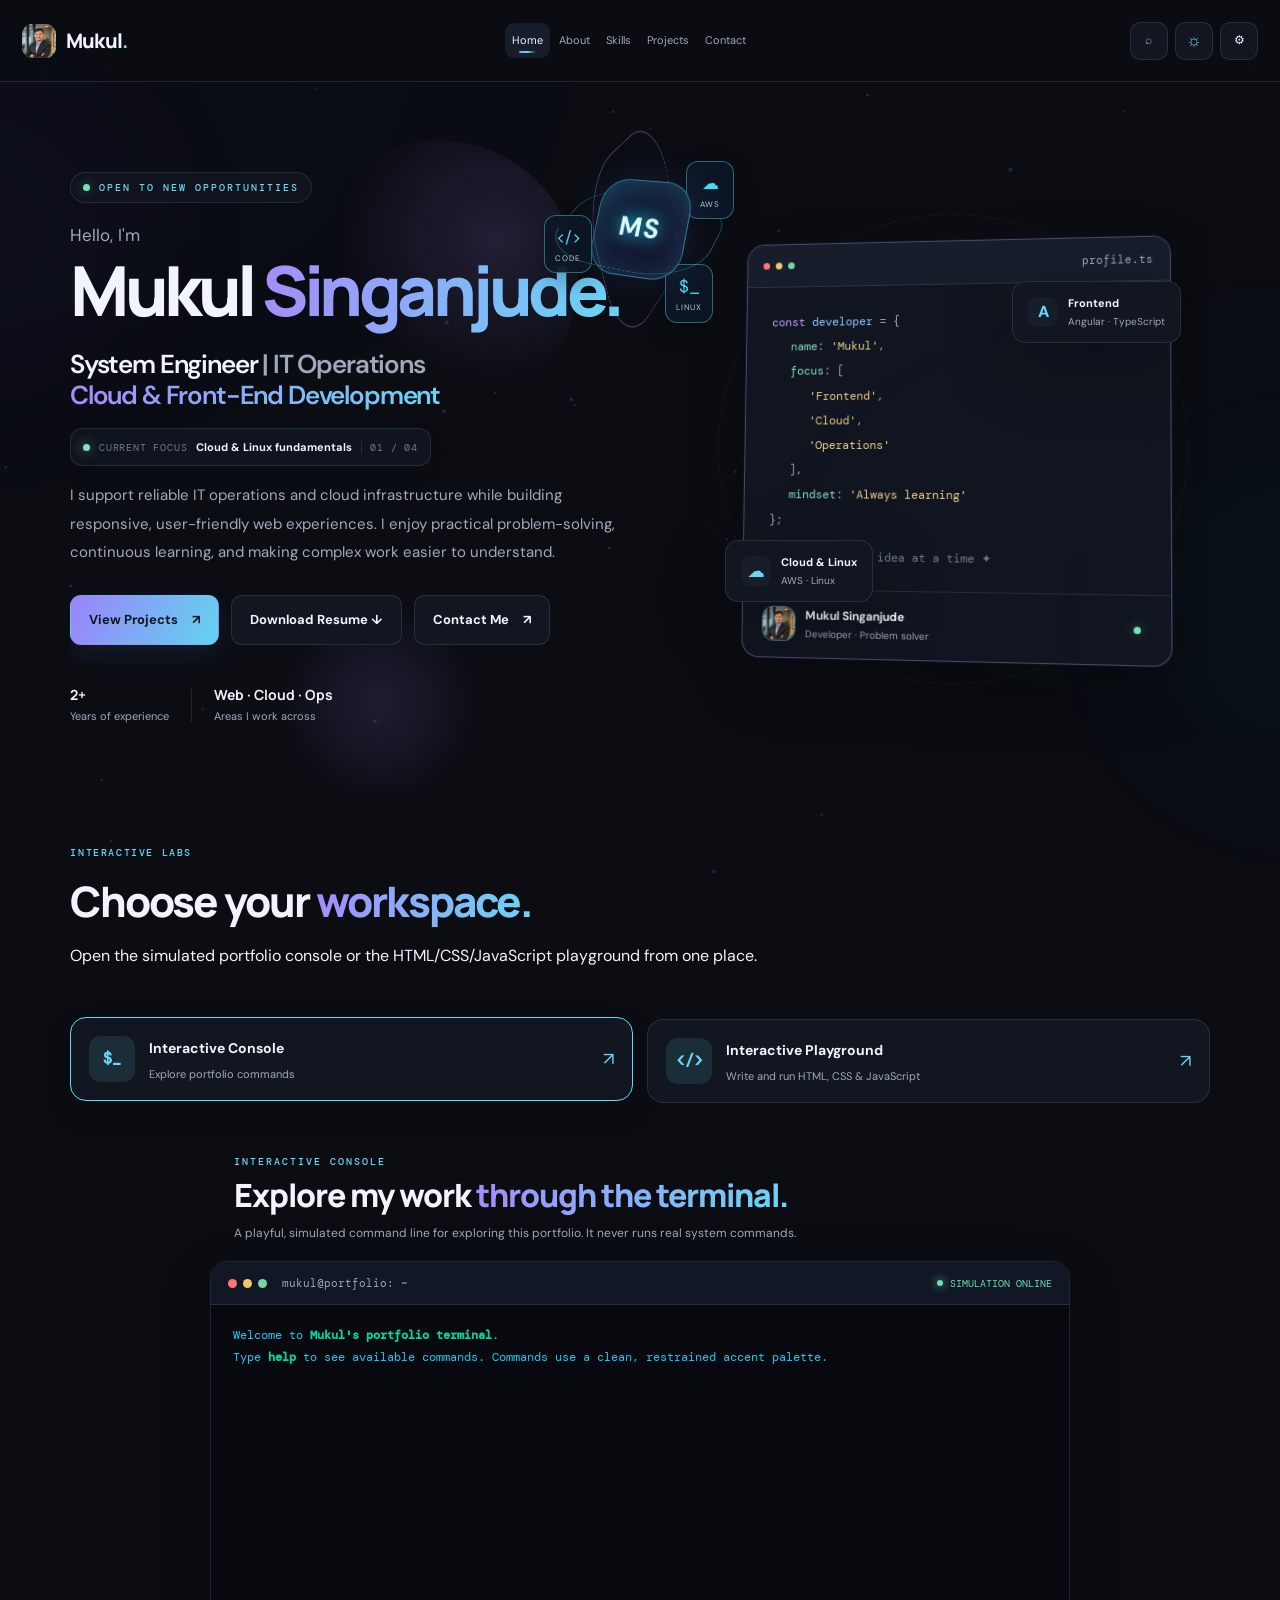
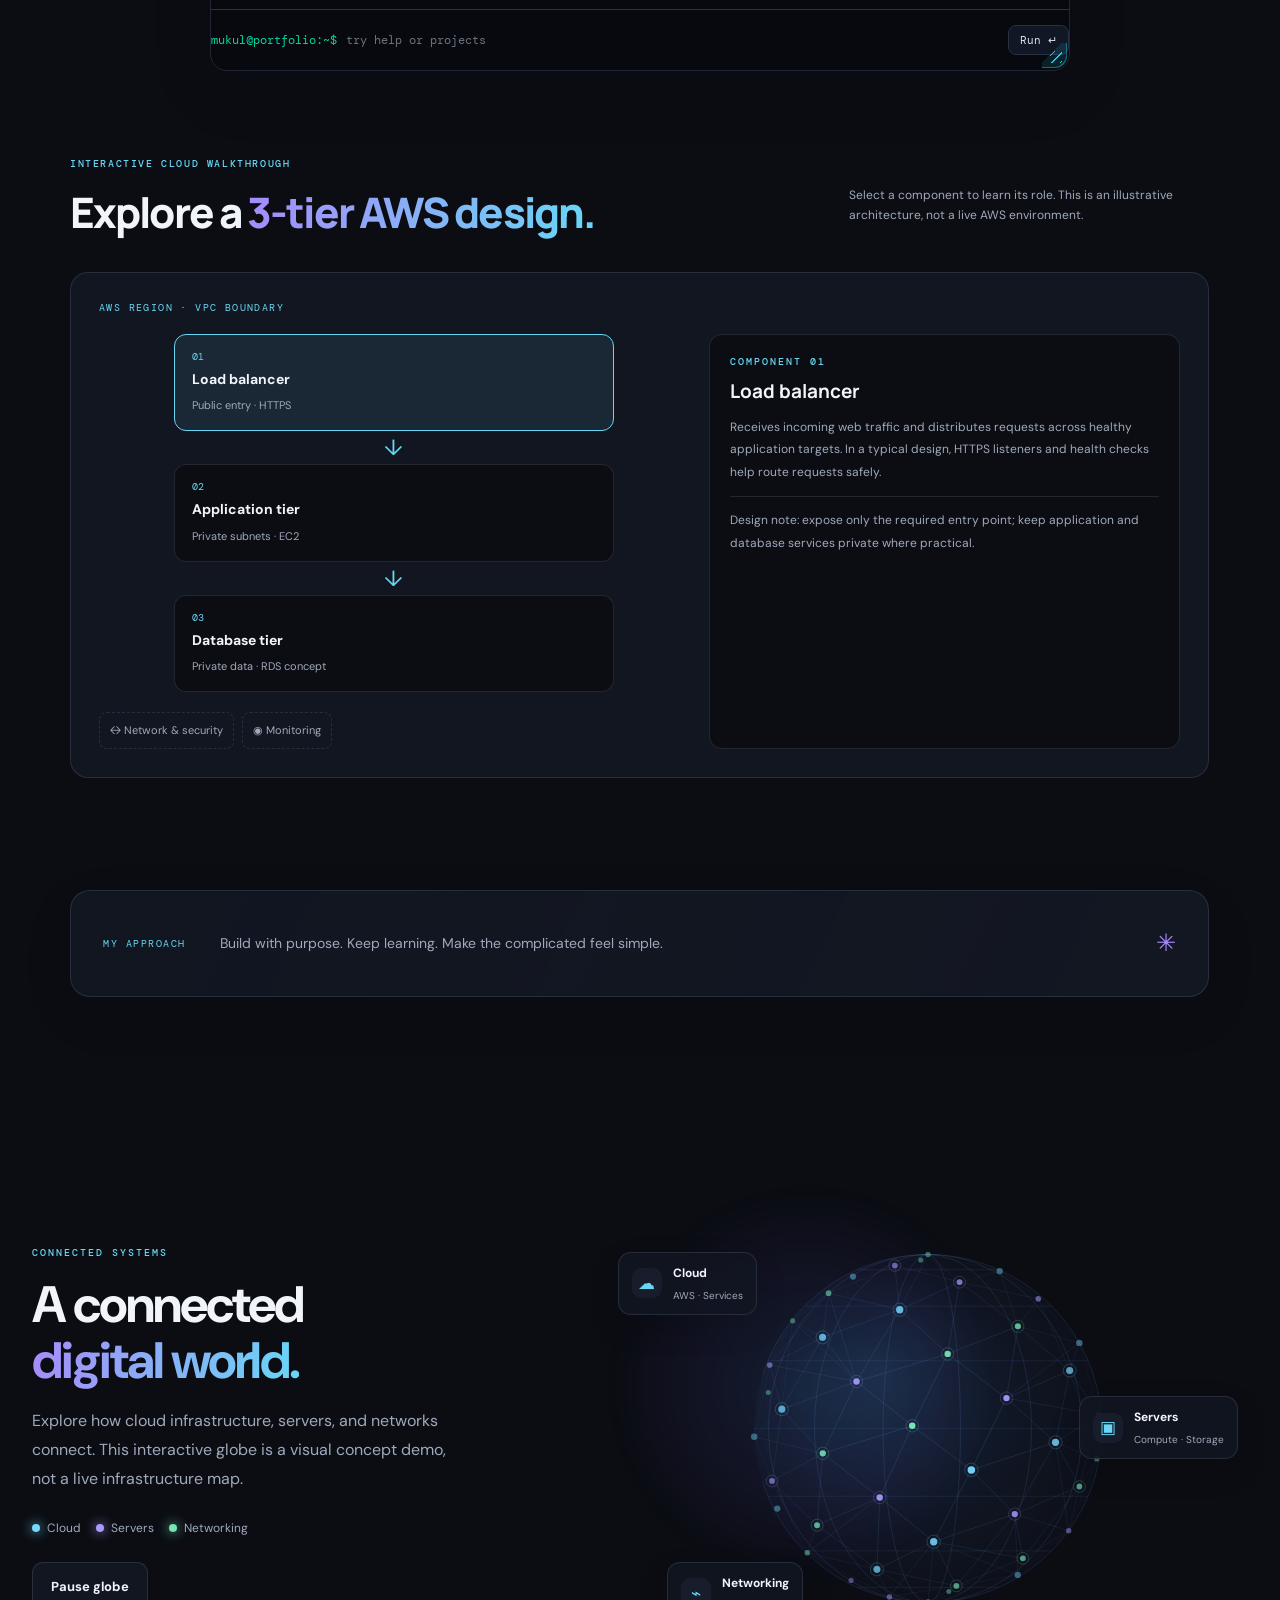
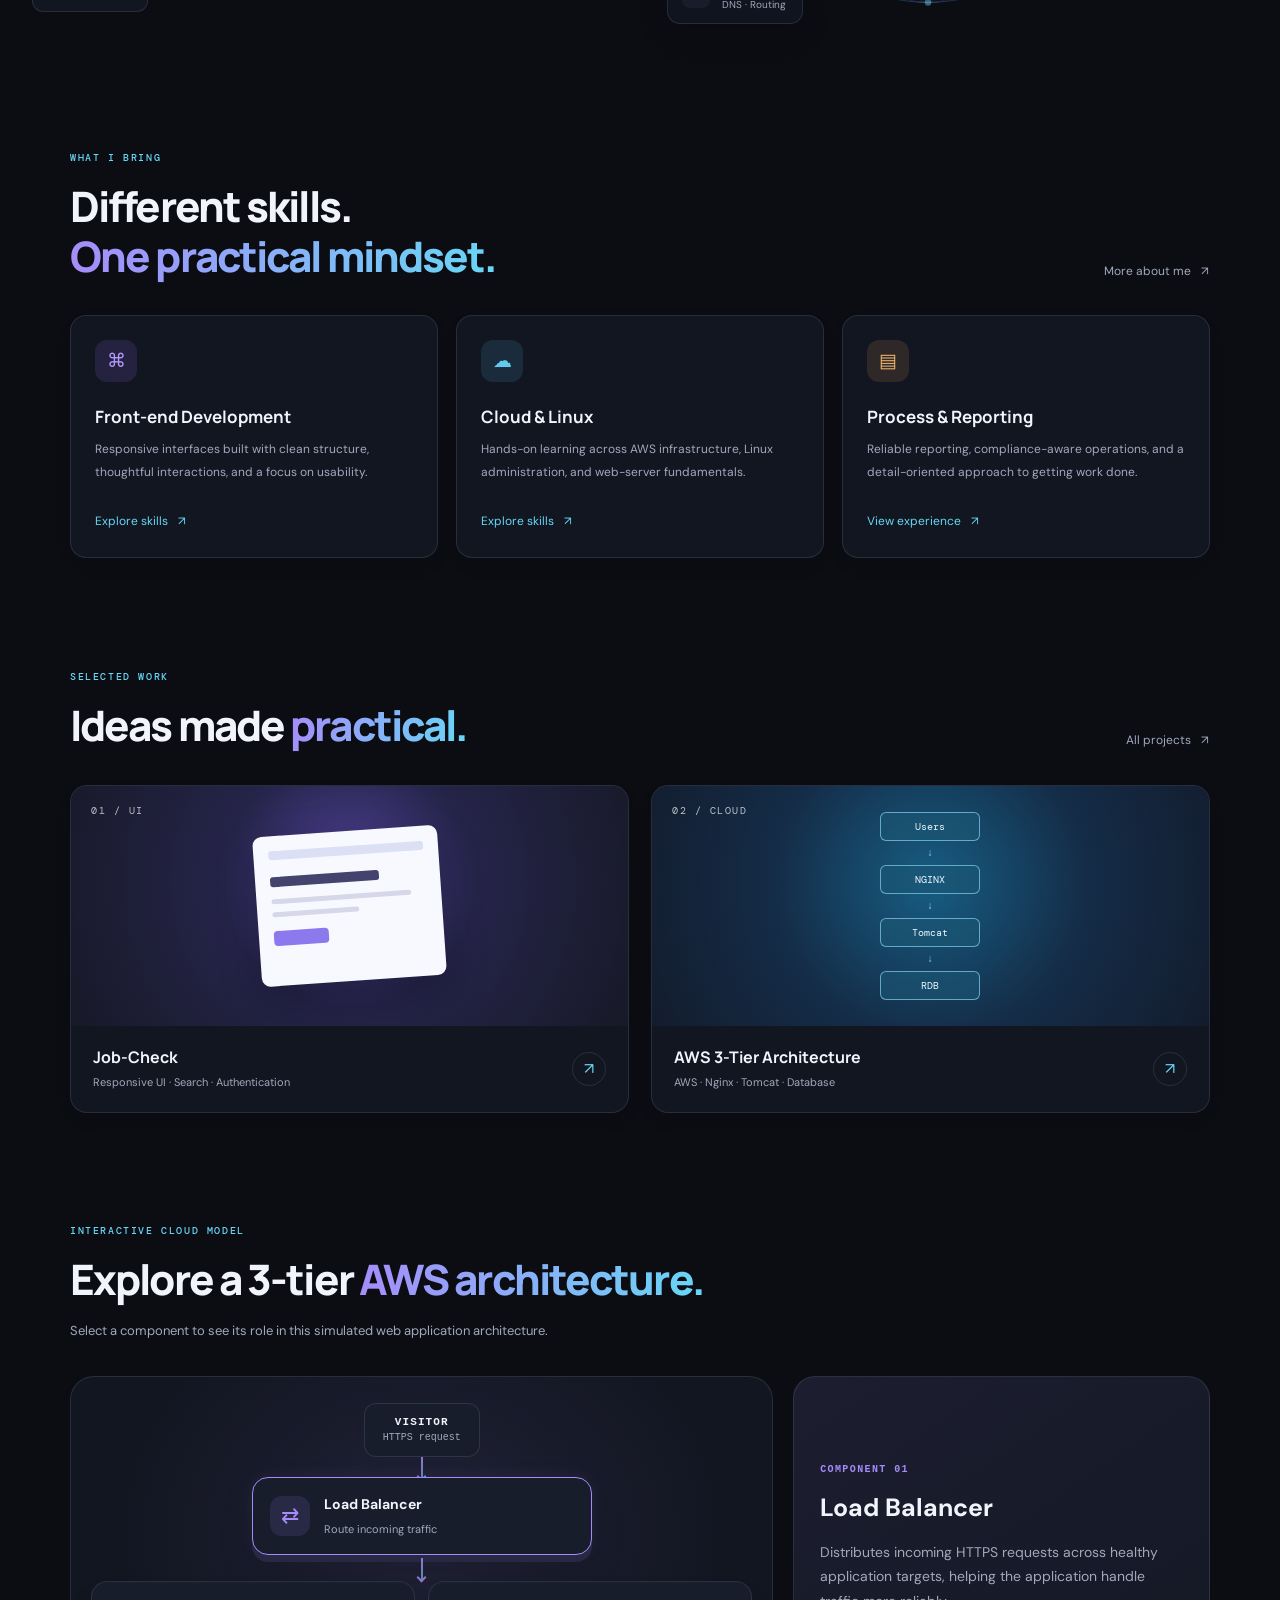
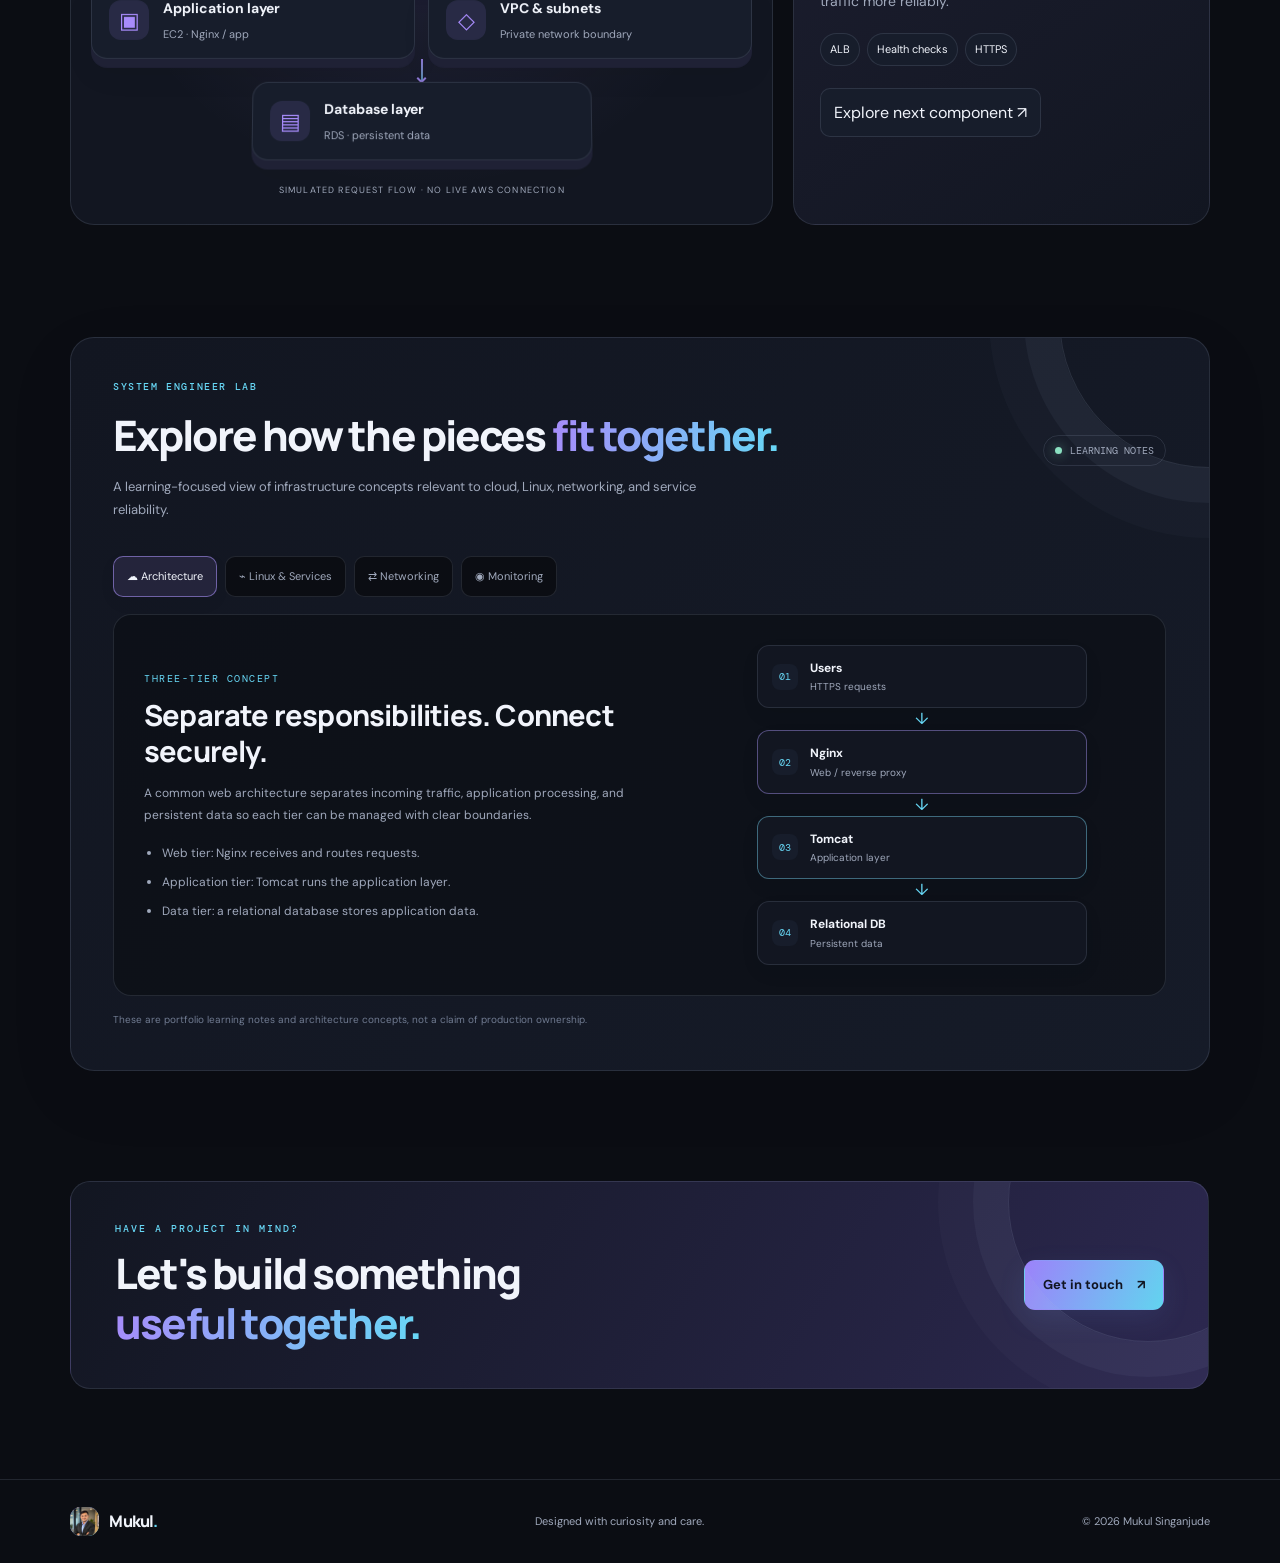
==== commit 353c68a3: "Refresh assets after removing Responsive Design Lab" ====
--- a/index.html
+++ b/index.html
@@ -5,8 +5,8 @@
 <meta charset="utf-8"/><meta content="width=device-width, initial-scale=1.0" name="viewport"/>
 <meta content="Mukul Singanjude — front-end development, cloud and process operations portfolio." name="description"/>
 <title>Mukul Singanjude | Personal Portfolio</title>
-<link rel="stylesheet" href="./styles.css?v=true-3d-canvas-globe-20261023"/>
-<script src="./script.js?v=globe-outline-removed-20261023" defer></script>
+<link rel="stylesheet" href="./styles.css?v=remove-device-lab-20261023"/>
+<script src="./script.js?v=remove-device-lab-20261023" defer></script>
 <link id="portfolio-favicon" rel="icon" type="image/svg+xml" href="data:image/svg+xml,%3Csvg xmlns='http://www.w3.org/2000/svg' viewBox='0 0 64 64'%3E%3Cdefs%3E%3ClinearGradient id='g'%3E%3Cstop stop-color='%239a7cf7'/%3E%3Cstop offset='1' stop-color='%235dd8f1'/%3E%3C/linearGradient%3E%3C/defs%3E%3Crect width='64' height='64' rx='13' fill='url(%23g)'/%3E%3Ctext x='32' y='44' font-size='40' font-family='Arial,sans-serif' font-weight='700' text-anchor='middle' fill='%2310131d'%3EM%3C/text%3E%3C/svg%3E"/>
 
 
--- a/styles.css
+++ b/styles.css
@@ -338,8 +338,8 @@
 .action-feedback a{color:var(--accent2,#22d3ee);text-decoration:underline;overflow-wrap:anywhere}
 
 :root{--portfolio-font-scale:1}body{font-size:calc(1rem * var(--portfolio-font-scale,1))}.hero{position:relative;isolation:isolate;overflow:hidden}.hero:before,.hero:after{content:"";position:absolute;z-index:-1;border-radius:50%;pointer-events:none}.hero:before{width:280px;height:280px;right:8%;top:8%;background:radial-gradient(circle,rgba(106,214,243,.17),transparent 68%);animation:floatHero 9s ease-in-out infinite}.hero:after{width:210px;height:210px;left:18%;bottom:0;background:radial-gradient(circle,rgba(156,130,250,.14),transparent 70%);animation:floatHero 12s ease-in-out infinite reverse}@keyframes floatHero{50%{transform:translate(12px,-18px)}}
-.access-toolbar button,.device-choice{background:var(--surface);color:var(--text);border:1px solid var(--line);border-radius:8px;padding:8px 10px;cursor:pointer}:focus-visible{outline:3px solid #5fd7f2!important;outline-offset:3px!important}
-.device-toolbar{display:flex;gap:8px;align-items:center;flex-wrap:wrap;margin:18px 0}.device-choice.active{background:var(--accent);color:#101827}.preview-stage{padding:18px;background:var(--surface-2);border:1px solid var(--line);border-radius:16px;display:flex;justify-content:center;overflow:auto}.preview-frame{width:100%;max-width:100%;background:white;border-radius:12px;overflow:hidden;box-shadow:0 15px 40px #0002;transition:width .25s}.preview-frame.tablet{width:768px}.preview-frame.mobile{width:375px;border:5px solid #283246;border-radius:22px}.preview-frame iframe{display:block;width:100%;height:360px;border:0}.play-grid{display:grid;grid-template-columns:repeat(2,minmax(0,1fr));gap:18px}.play-card{border:1px solid var(--line);background:var(--surface);border-radius:16px;padding:22px;min-width:0}.play-card h2{margin:8px 0}.play-card>p{font-size:13px;line-height:1.65;color:var(--muted)}.sudoku-board{display:grid;grid-template-columns:repeat(3,54px);gap:5px;margin:16px 0}.sudoku-cell{height:50px;text-align:center;font-size:19px;border:1px solid var(--line);border-radius:8px;background:var(--surface-2);color:var(--text)}.sudoku-cell.given{opacity:.75}.memory-board{display:grid;grid-template-columns:repeat(4,minmax(0,1fr));gap:8px;margin:16px 0}.memory-card{height:58px;border:1px solid var(--line);border-radius:9px;background:var(--surface-2);color:var(--text);font-size:22px;cursor:pointer}.memory-card.flipped,.memory-card.matched{background:var(--accent);color:#101827}.game-actions{display:flex;gap:8px;flex-wrap:wrap;margin:12px 0}.game-actions .btn{cursor:pointer;padding:9px 12px;font-size:12px}.game-feedback,.preview-note{font-size:12px;color:var(--muted)}.typing-prompt{padding:12px;background:var(--surface-2);border-left:3px solid var(--accent)}.play-card textarea{width:100%;box-sizing:border-box;padding:12px;border-radius:8px;border:1px solid var(--line);background:var(--surface-2);color:var(--text)}.quiz-options{display:grid;gap:8px}.quiz-option{text-align:left;padding:10px;border:1px solid var(--line);border-radius:8px;background:var(--surface-2);color:var(--text);cursor:pointer}.quiz-option:disabled{opacity:.7}@media(max-width:760px){.play-grid{grid-template-columns:1fr}.preview-frame iframe{height:300px}}
+.access-toolbar button{background:var(--surface);color:var(--text);border:1px solid var(--line);border-radius:8px;padding:8px 10px;cursor:pointer}:focus-visible{outline:3px solid #5fd7f2!important;outline-offset:3px!important}
+.play-grid{display:grid;grid-template-columns:repeat(2,minmax(0,1fr));gap:18px}.play-card{border:1px solid var(--line);background:var(--surface);border-radius:16px;padding:22px;min-width:0}.play-card h2{margin:8px 0}.play-card>p{font-size:13px;line-height:1.65;color:var(--muted)}.sudoku-board{display:grid;grid-template-columns:repeat(3,54px);gap:5px;margin:16px 0}.sudoku-cell{height:50px;text-align:center;font-size:19px;border:1px solid var(--line);border-radius:8px;background:var(--surface-2);color:var(--text)}.sudoku-cell.given{opacity:.75}.memory-board{display:grid;grid-template-columns:repeat(4,minmax(0,1fr));gap:8px;margin:16px 0}.memory-card{height:58px;border:1px solid var(--line);border-radius:9px;background:var(--surface-2);color:var(--text);font-size:22px;cursor:pointer}.memory-card.flipped,.memory-card.matched{background:var(--accent);color:#101827}.game-actions{display:flex;gap:8px;flex-wrap:wrap;margin:12px 0}.game-actions .btn{cursor:pointer;padding:9px 12px;font-size:12px}.game-feedback,.preview-note{font-size:12px;color:var(--muted)}.typing-prompt{padding:12px;background:var(--surface-2);border-left:3px solid var(--accent)}.play-card textarea{width:100%;box-sizing:border-box;padding:12px;border-radius:8px;border:1px solid var(--line);background:var(--surface-2);color:var(--text)}.quiz-options{display:grid;gap:8px}.quiz-option{text-align:left;padding:10px;border:1px solid var(--line);border-radius:8px;background:var(--surface-2);color:var(--text);cursor:pointer}.quiz-option:disabled{opacity:.7}@media(max-width:760px){.play-grid{grid-template-columns:1fr}}
 
 .difficulty-row{display:flex;align-items:center;justify-content:flex-end;gap:10px;flex-wrap:wrap;margin:-6px 0 18px}.difficulty-row label{font-size:.82rem;color:var(--muted);font-weight:650}.difficulty-select{min-width:145px;padding:10px 36px 10px 12px;border:1px solid var(--line);border-radius:11px;background:var(--surface-2);color:var(--text);font:inherit;cursor:pointer}.difficulty-select:focus{outline:2px solid var(--accent);outline-offset:2px}
 
